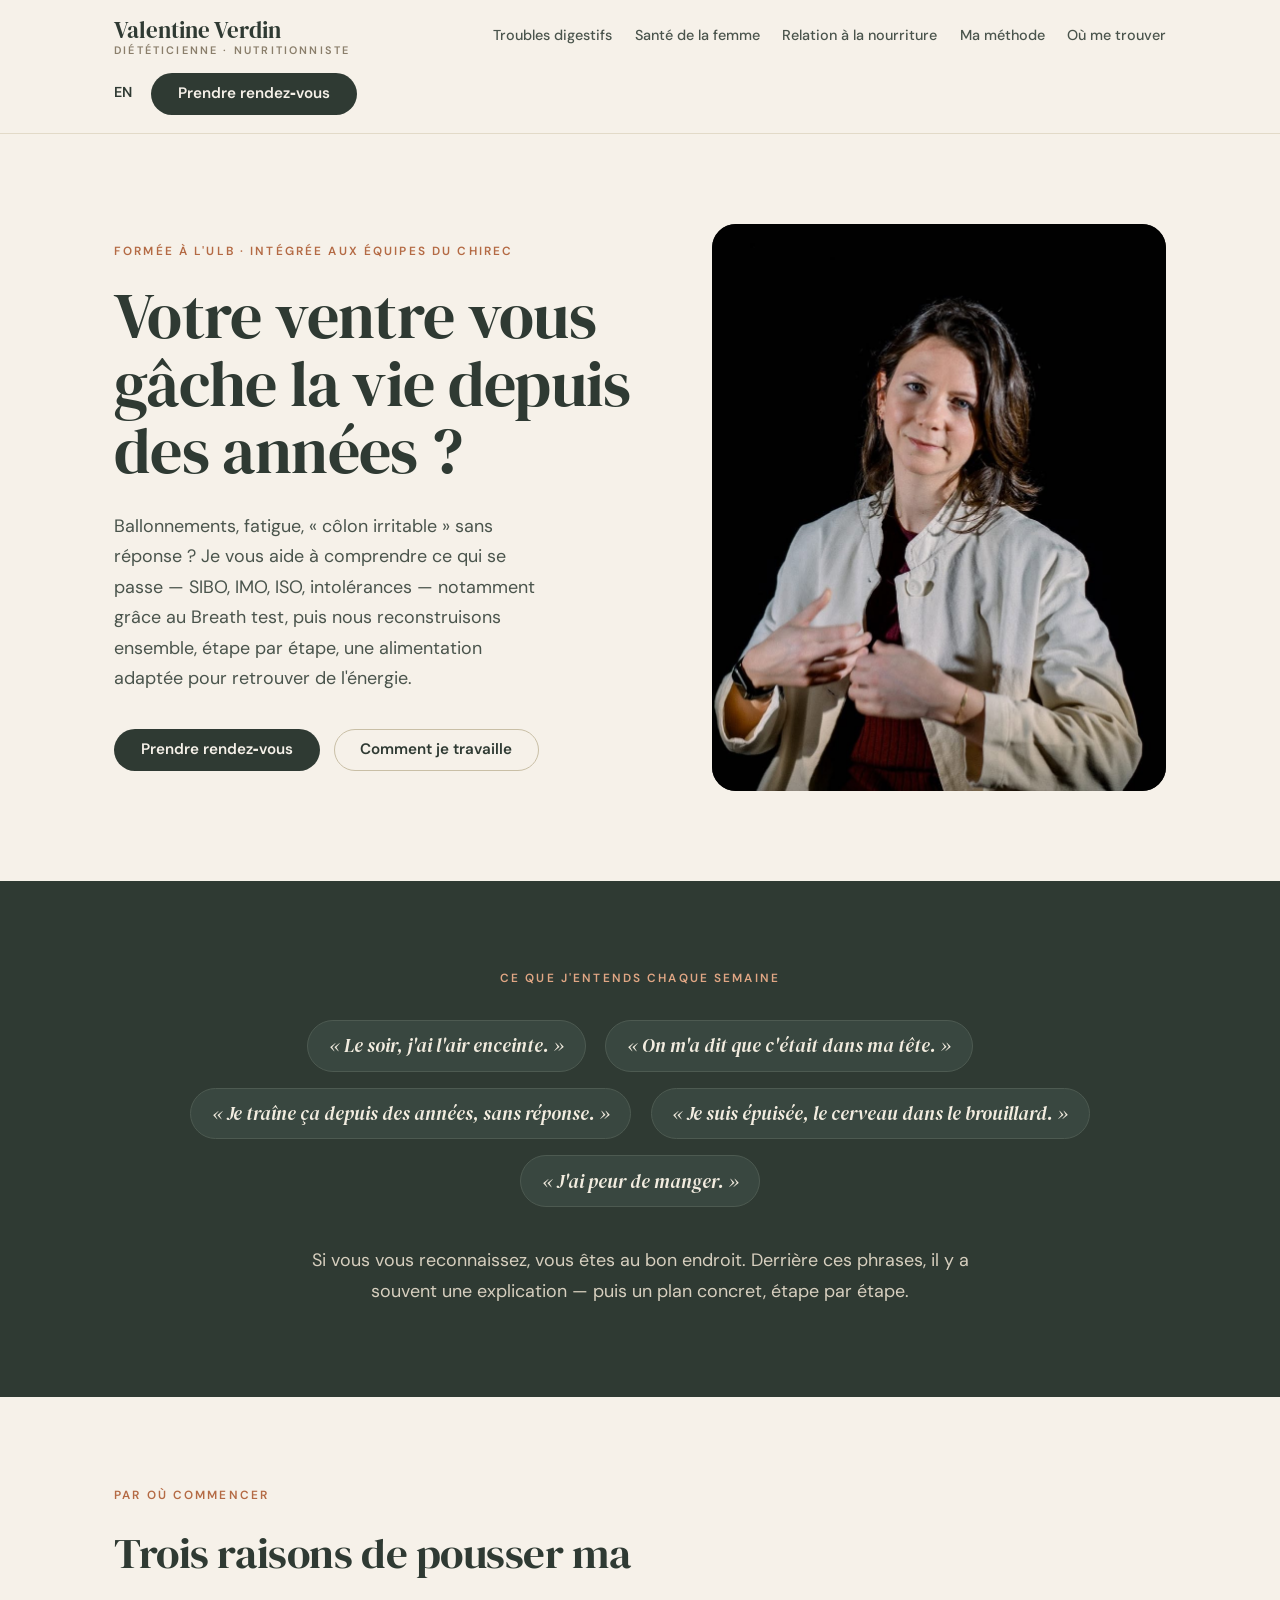
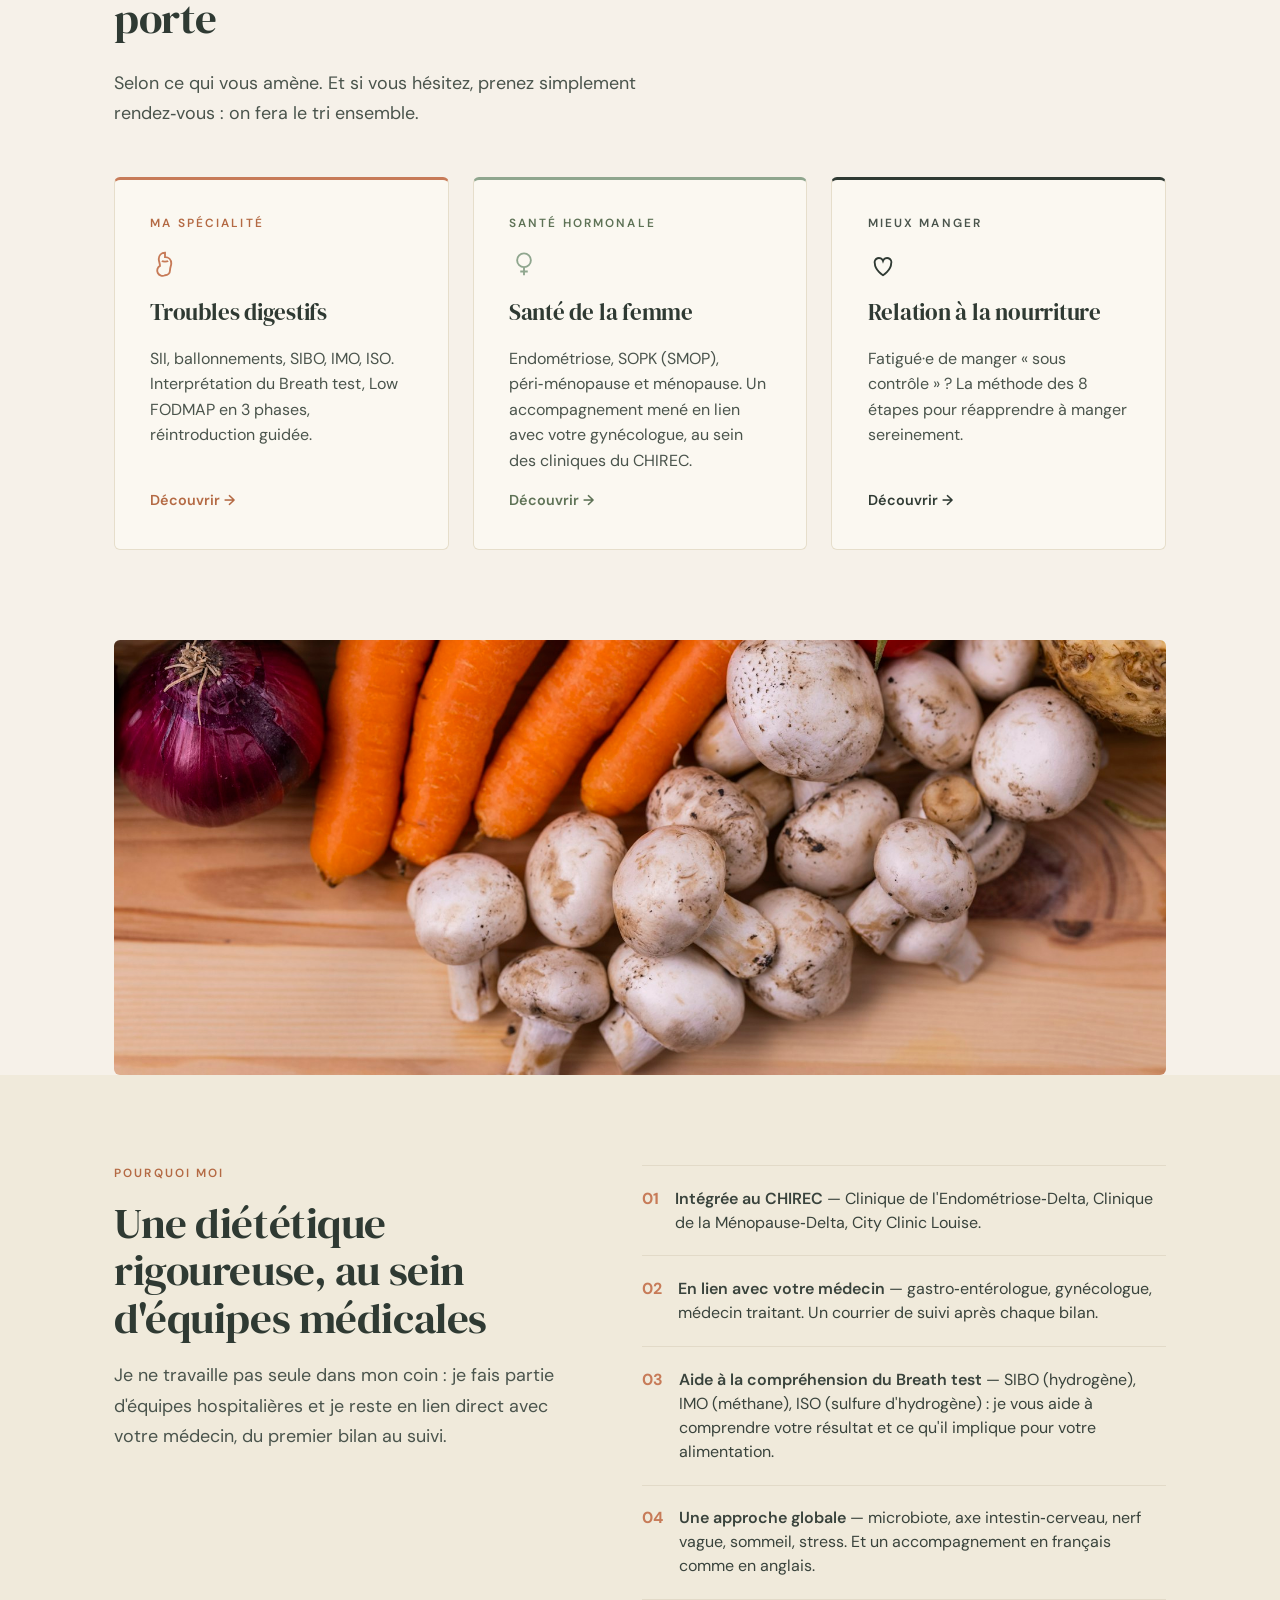
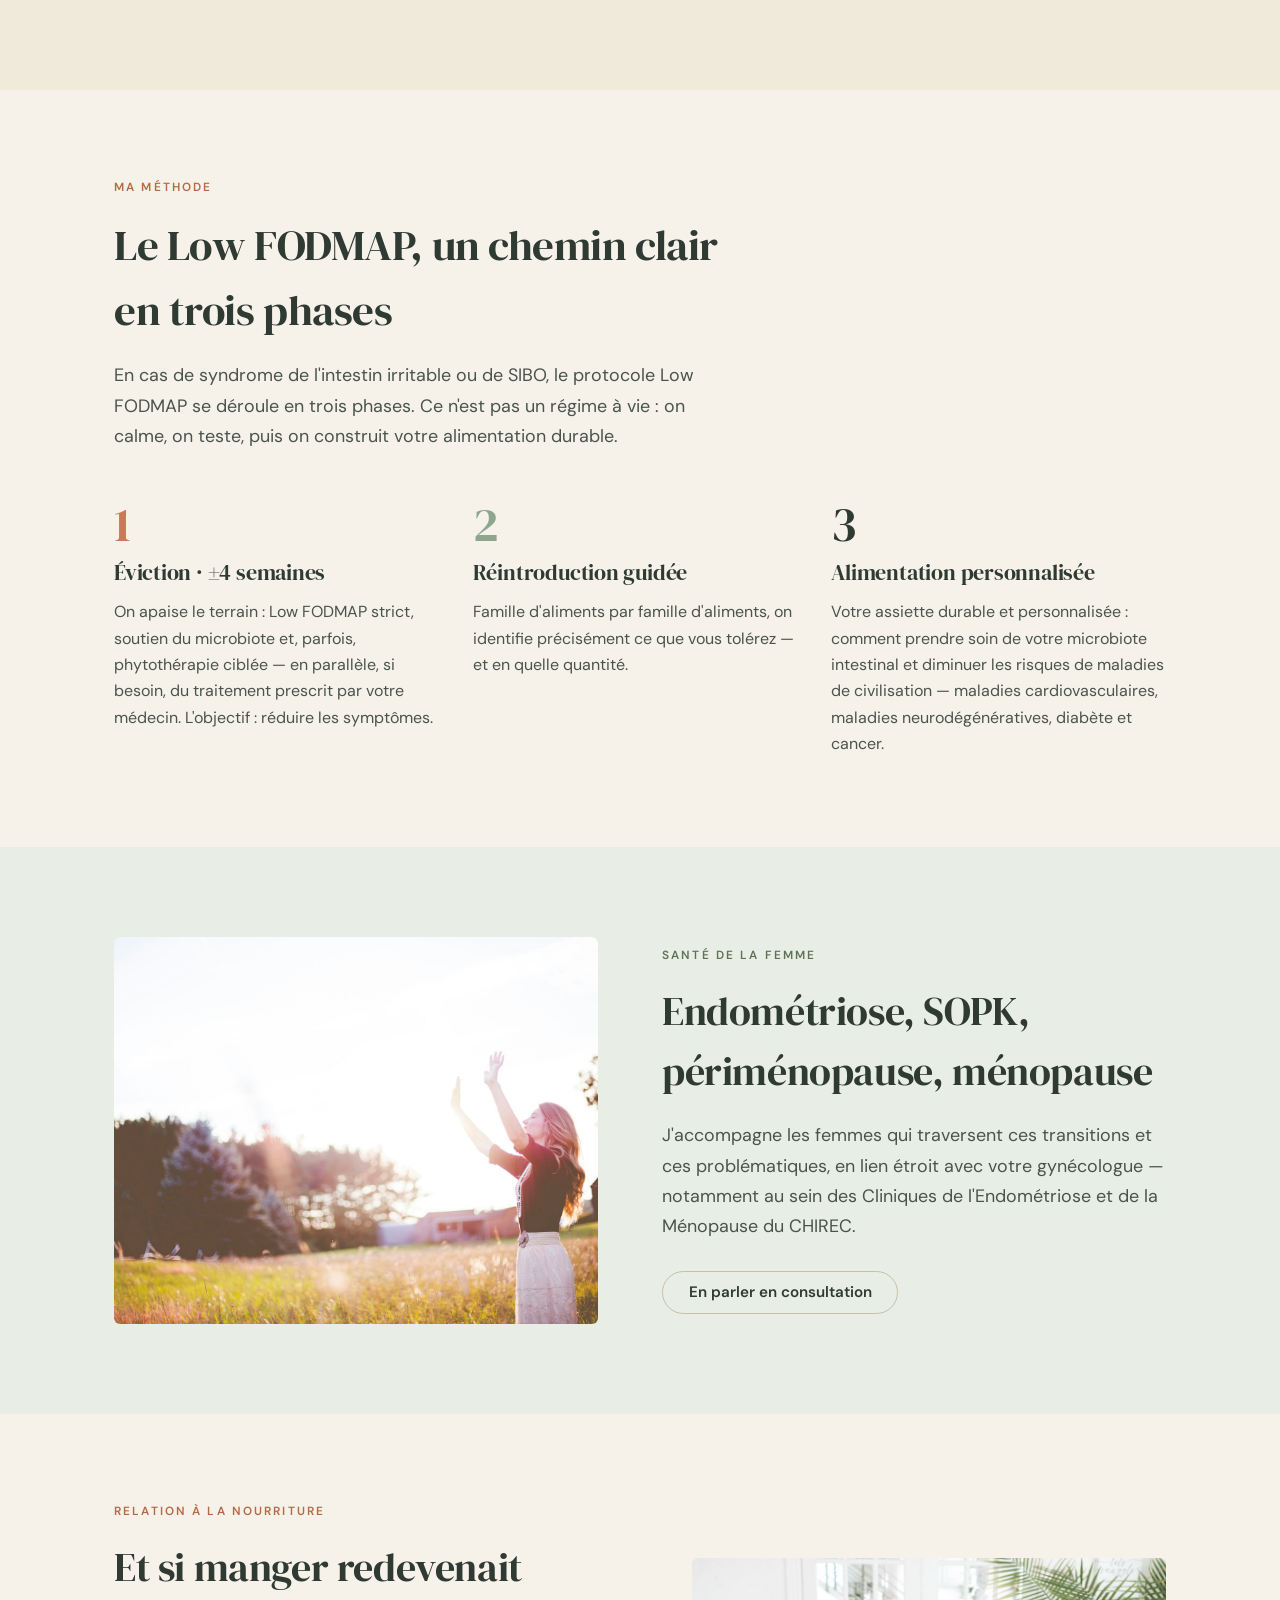
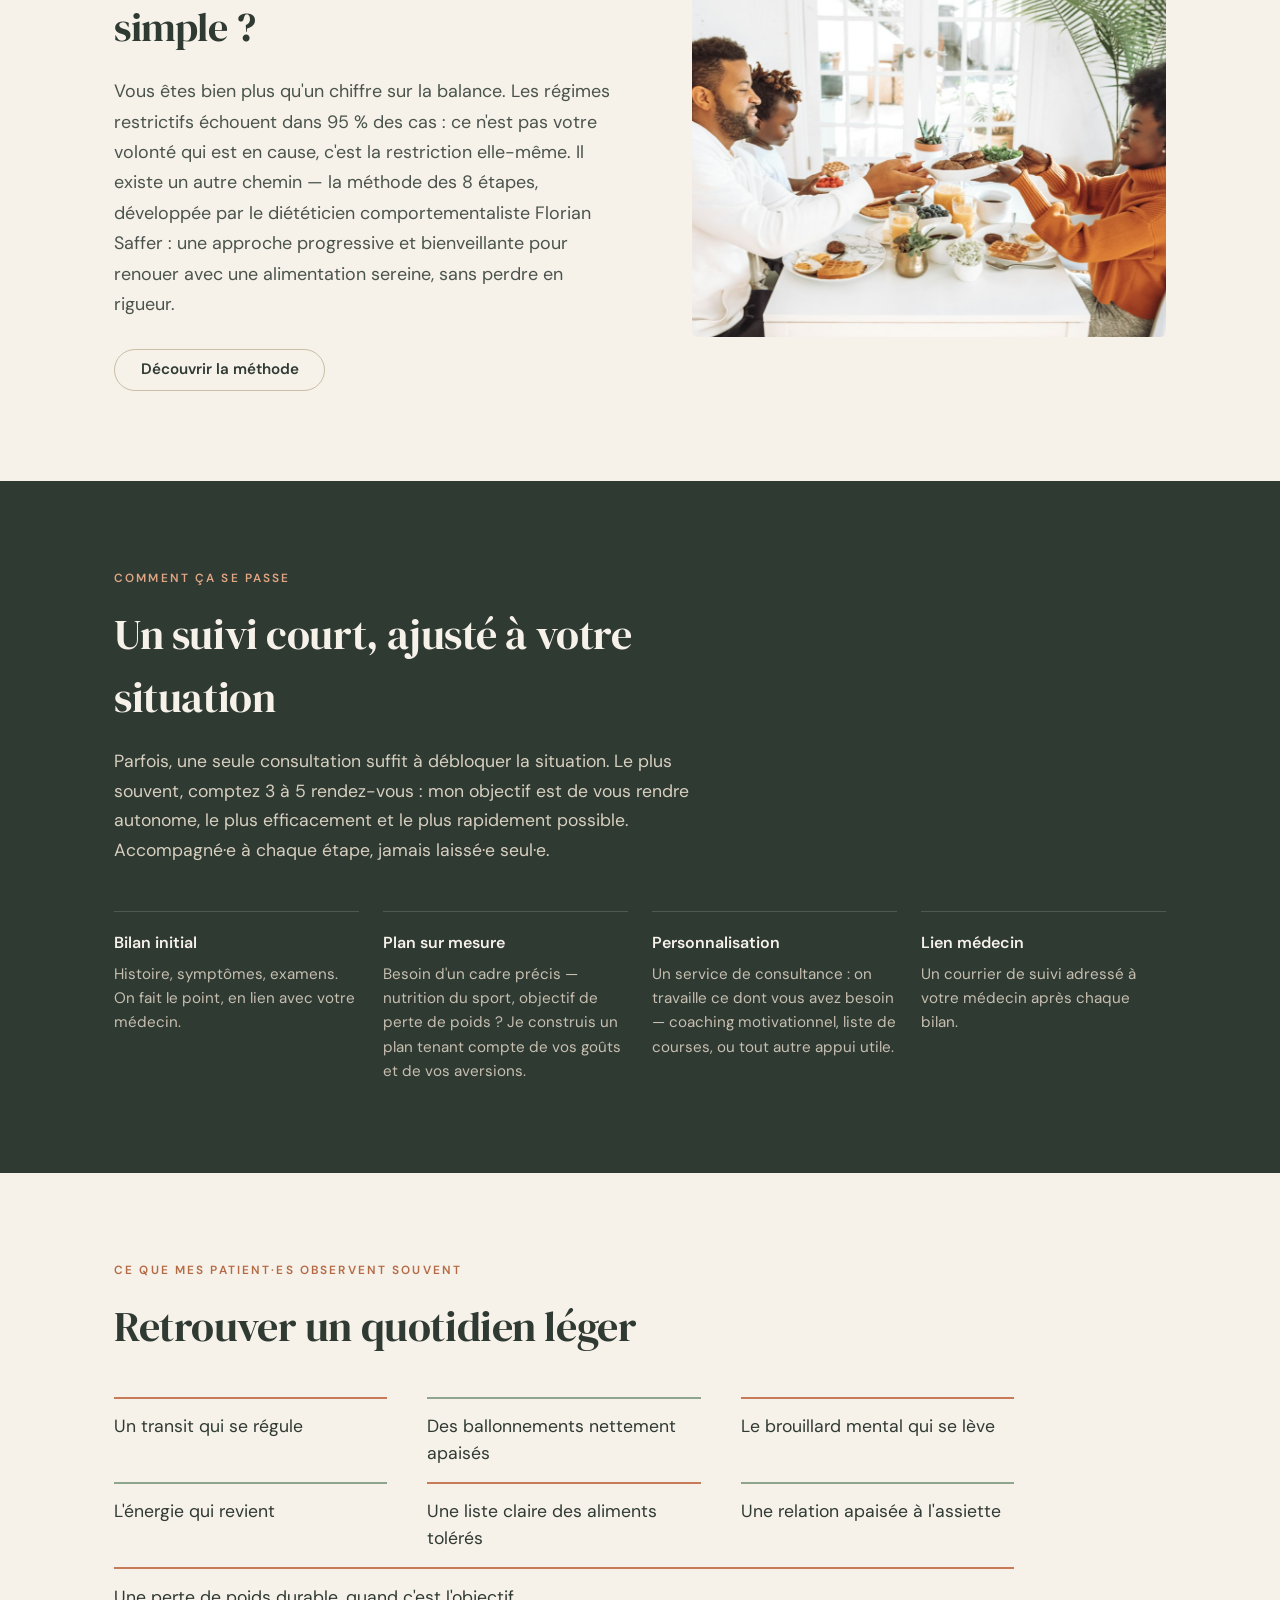
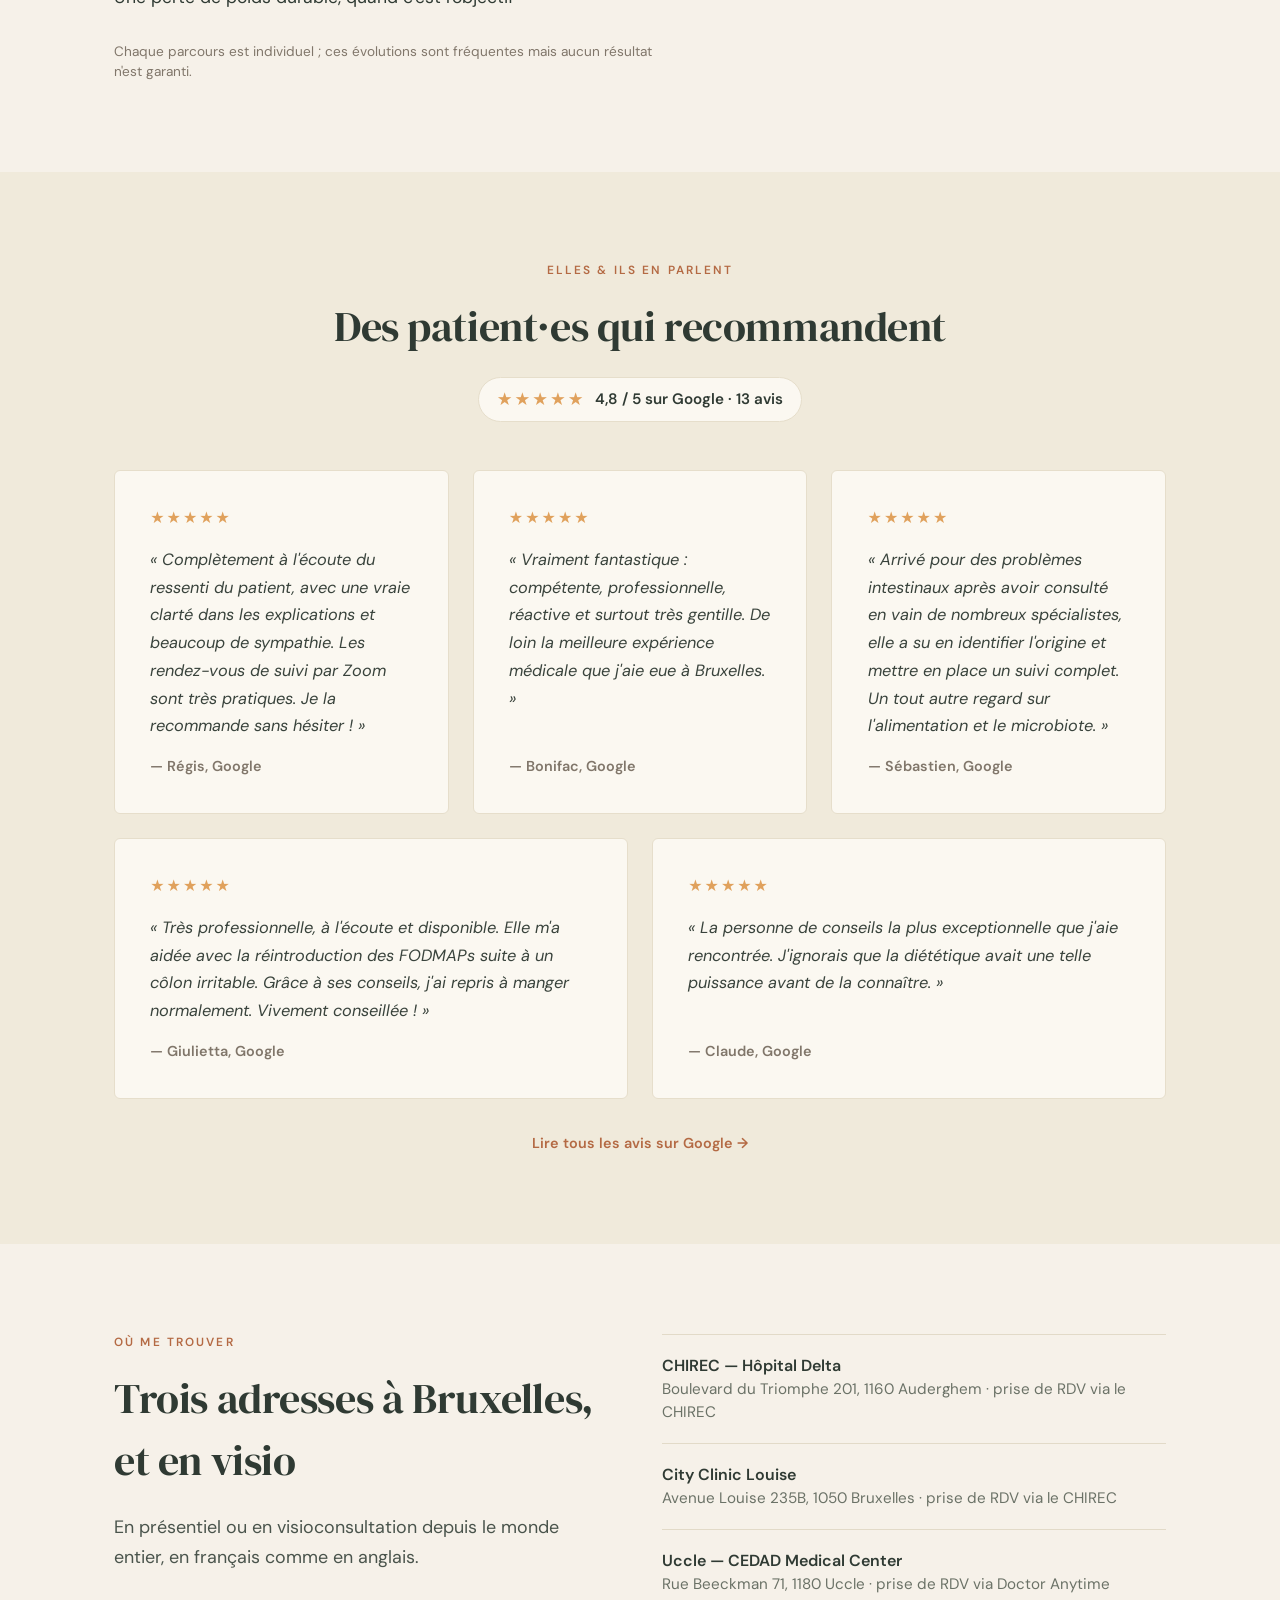
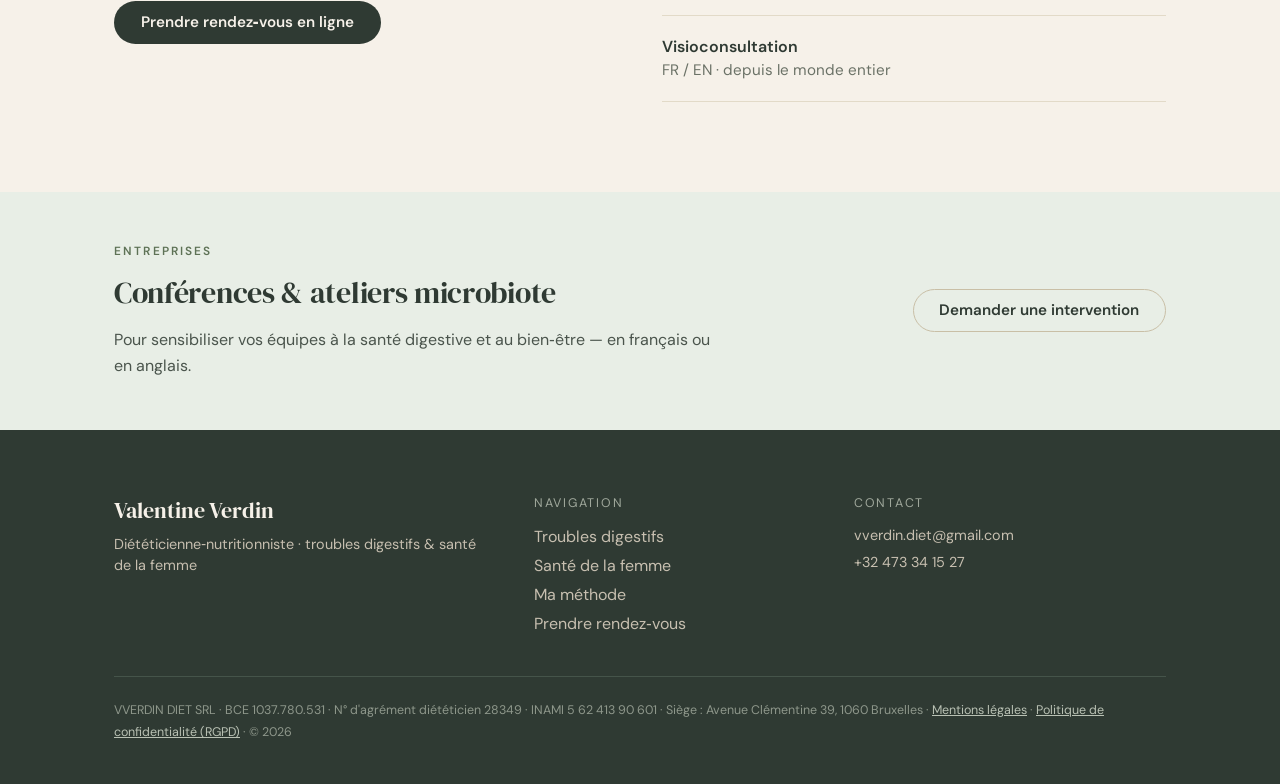
==== index.html @ 9452c3af "Remet les photos d'origine, choisies sur la charte graphique Les photos retenues dans la session « I" ====
<!DOCTYPE html>
<html lang="fr"><head>
<meta charset="utf-8">
<meta name="viewport" content="width=device-width, initial-scale=1">

<!-- Preuve de propriete pour Google Search Console. Ne pas supprimer. -->
<meta name="google-site-verification" content="-qYfiARzBFkKJcZ8qMPVP8jeQ5ZWIDomPf85fG_NuDw" />
<title>Diététicienne-nutritionniste à Bruxelles — Valentine Verdin</title>
<meta name="description" content="Valentine Verdin, diététicienne-nutritionniste à Bruxelles. Troubles digestifs (SII, SIBO, IMO, ISO), santé de la femme et relation à la nourriture.">
<link rel="canonical" href="https://www.valentineverdin.be/">
<link rel="alternate" hreflang="fr-BE" href="https://www.valentineverdin.be/">
<link rel="alternate" hreflang="fr" href="https://www.valentineverdin.be/">
<link rel="alternate" hreflang="en" href="https://www.valentineverdin.be/en/">
<link rel="alternate" hreflang="x-default" href="https://www.valentineverdin.be/">

<!-- Aperçu lors du partage du lien (WhatsApp, LinkedIn, Facebook, iMessage…) -->
<meta property="og:type" content="website">
<meta property="og:locale" content="fr_BE">
<meta property="og:locale:alternate" content="en_GB">
<meta property="og:site_name" content="Valentine Verdin">
<meta property="og:url" content="https://www.valentineverdin.be/">
<meta property="og:title" content="Diététicienne-nutritionniste à Bruxelles — Valentine Verdin">
<meta property="og:description" content="Valentine Verdin, diététicienne-nutritionniste à Bruxelles. Troubles digestifs (SII, SIBO, IMO, ISO), santé de la femme et relation à la nourriture.">
<meta property="og:image" content="https://www.valentineverdin.be/assets/og-valentine-verdin.jpg">
<meta property="og:image:width" content="1200">
<meta property="og:image:height" content="630">
<meta property="og:image:alt" content="Valentine Verdin, diététicienne-nutritionniste à Bruxelles">
<meta name="twitter:card" content="summary_large_image">

<link rel="preconnect" href="https://fonts.googleapis.com">
<link rel="preconnect" href="https://fonts.gstatic.com" crossorigin>
<link rel="icon" href="favicon.svg" type="image/svg+xml">
<link rel="stylesheet" href="https://fonts.googleapis.com/css2?family=DM+Sans:wght@400;500;600;700&family=DM+Serif+Display:ital@0;1&display=swap">
<link rel="stylesheet" href="styles.css">

<!-- Données structurées : décrivent à Google qui tu es, où tu consultes et dans quels domaines. -->
<script type="application/ld+json">
{
  "@context": "https://schema.org",
  "@graph": [
    {
      "@type": "WebSite",
      "@id": "https://www.valentineverdin.be/#website",
      "url": "https://www.valentineverdin.be/",
      "name": "Valentine Verdin — Diététicienne-nutritionniste",
      "inLanguage": "fr-BE",
      "publisher": { "@id": "https://www.valentineverdin.be/#cabinet" }
    },
    {
      "@type": "WebPage",
      "@id": "https://www.valentineverdin.be/#page",
      "url": "https://www.valentineverdin.be/",
      "name": "Diététicienne-nutritionniste à Bruxelles — Valentine Verdin",
      "description": "Valentine Verdin, diététicienne-nutritionniste à Bruxelles. Troubles digestifs (SII, SIBO, IMO, ISO), santé de la femme et relation à la nourriture.",
      "isPartOf": { "@id": "https://www.valentineverdin.be/#website" },
      "about": { "@id": "https://www.valentineverdin.be/#valentine" },
      "primaryImageOfPage": "https://www.valentineverdin.be/assets/og-valentine-verdin.jpg",
      "inLanguage": "fr-BE"
    },
    {
      "@type": "Person",
      "@id": "https://www.valentineverdin.be/#valentine",
      "name": "Valentine Verdin",
      "givenName": "Valentine",
      "familyName": "Verdin",
      "jobTitle": "Diététicienne-nutritionniste",
      "url": "https://www.valentineverdin.be/",
      "image": "https://www.valentineverdin.be/assets/valentine.jpg",
      "telephone": "+32473341527",
      "email": "vverdin.diet@gmail.com",
      "knowsLanguage": ["fr", "en"],
      "alumniOf": { "@type": "CollegeOrUniversity", "name": "Université libre de Bruxelles" },
      "knowsAbout": [
        "Syndrome de l'intestin irritable",
        "SIBO",
        "IMO",
        "ISO",
        "Régime pauvre en FODMAP",
        "Endométriose",
        "Syndrome des ovaires polykystiques",
        "Péri-ménopause et ménopause",
        "Relation à la nourriture"
      ],
      "worksFor": { "@id": "https://www.valentineverdin.be/#cabinet" }
    },
    {
      "@type": "Dietitian",
      "@id": "https://www.valentineverdin.be/#cabinet",
      "name": "Valentine Verdin — Diététicienne-nutritionniste",
      "legalName": "VVERDIN DIET SRL",
      "url": "https://www.valentineverdin.be/",
      "image": "https://www.valentineverdin.be/assets/og-valentine-verdin.jpg",
      "telephone": "+32473341527",
      "email": "vverdin.diet@gmail.com",
      "medicalSpecialty": "DietNutrition",
      "availableLanguage": ["fr", "en"],
      "founder": { "@id": "https://www.valentineverdin.be/#valentine" },
      "employee": { "@id": "https://www.valentineverdin.be/#valentine" },
      "identifier": [
        { "@type": "PropertyValue", "name": "Numéro d'entreprise (BCE)", "value": "1037.780.531" },
        { "@type": "PropertyValue", "name": "Agrément diététicien", "value": "28349" },
        { "@type": "PropertyValue", "name": "INAMI", "value": "5 62 413 90 601" }
      ],
      "address": {
        "@type": "PostalAddress",
        "streetAddress": "Avenue Clémentine 39",
        "postalCode": "1060",
        "addressLocality": "Bruxelles",
        "addressCountry": "BE"
      },
      "areaServed": { "@type": "City", "name": "Bruxelles" },
      "location": [
        {
          "@type": "Place",
          "name": "CHIREC — Hôpital Delta",
          "address": { "@type": "PostalAddress", "streetAddress": "Boulevard du Triomphe 201", "postalCode": "1160", "addressLocality": "Auderghem", "addressCountry": "BE" }
        },
        {
          "@type": "Place",
          "name": "City Clinic Louise",
          "address": { "@type": "PostalAddress", "streetAddress": "Avenue Louise 235B", "postalCode": "1050", "addressLocality": "Bruxelles", "addressCountry": "BE" }
        },
        {
          "@type": "Place",
          "name": "CEDAD Medical Center",
          "address": { "@type": "PostalAddress", "streetAddress": "Rue Beeckman 71", "postalCode": "1180", "addressLocality": "Uccle", "addressCountry": "BE" }
        }
      ]
    }
  ]
}
</script>
</head>
<body>

<!-- ============ HEADER ============ -->
<header style="width:100%;background:#F6F1E9;border-bottom:1px solid #E2DAC8">
  <div class="wrap" style="display:flex;flex-wrap:wrap;align-items:center;gap:1rem 2rem;padding-top:1.1rem;padding-bottom:1.1rem">
    <a href="#" style="display:flex;flex-direction:column;line-height:1.05;margin-right:auto">
      <span style="font-family:'DM Serif Display',Georgia,serif;font-size:1.45rem">Valentine Verdin</span>
      <span style="font-size:.68rem;letter-spacing:.2em;text-transform:uppercase;color:#8A7E6B;font-weight:600;margin-top:.2rem">Diététicienne · Nutritionniste</span>
    </a>
    <nav aria-label="Navigation principale" style="display:flex;flex-wrap:wrap;gap:1.4rem;align-items:center">
      <a class="navlink" href="#digestif">Troubles digestifs</a>
      <a class="navlink" href="#femme">Santé de la femme</a>
      <a class="navlink" href="#nourriture">Relation à la nourriture</a>
      <a class="navlink" href="#methode">Ma méthode</a>
      <a class="navlink" href="#contact">Où me trouver</a>
    </nav>
    <div style="display:flex;align-items:center;gap:1.2rem">
      <a href="en/" hreflang="en" lang="en" aria-label="View this site in English" class="navlink" style="font-weight:600;color:#2F3A33">EN</a>
      <a href="#rdv" class="btn btn-primary">Prendre rendez‑vous</a>
    </div>
  </div>
</header>

<!-- ============ HERO ============ -->
<section style="width:100%;background:#F6F1E9">
  <div class="wrap sct" style="display:flex;flex-wrap:wrap;gap:clamp(2rem,5vw,4.5rem);align-items:center">
    <div style="flex:1 1 440px;min-width:0">
      <p class="eyebrow" style="margin-bottom:1.3rem">Formée à l'ULB · Intégrée aux équipes du CHIREC</p>
      <h1 style="margin:0;font-size:clamp(2.3rem,5vw,4rem);line-height:1.06">Votre ventre vous gâche la vie depuis des années ?</h1>
      <p class="lede" style="margin-top:1.6rem;max-width:36ch">Ballonnements, fatigue, « côlon irritable » sans réponse ? Je vous aide à comprendre ce qui se passe — SIBO, IMO, ISO, intolérances — notamment grâce au Breath test, puis nous reconstruisons ensemble, étape par étape, une alimentation adaptée pour retrouver de l'énergie.</p>
      <div style="margin-top:2.2rem;display:flex;flex-wrap:wrap;gap:.9rem">
        <a href="#rdv" class="btn btn-primary">Prendre rendez‑vous</a>
        <a href="#methode" class="btn btn-ghost">Comment je travaille</a>
      </div>
    </div>
    <div style="flex:1 1 360px;min-width:0">
      <img src="assets/valentine.jpg" alt="Valentine Verdin, diététicienne-nutritionniste" style="width:100%;aspect-ratio:4/5;object-fit:cover;object-position:center top;border-radius:24px;display:block;background:#1A1A1A">
    </div>
  </div>
</section>

<!-- ============ MOTS À IMPACT ============ -->
<section style="width:100%;background:#2F3A33;color:#F2ECDF">
  <div class="wrap sct">
    <p class="eyebrow" style="color:#E0A684;text-align:center;margin-bottom:2rem">Ce que j'entends chaque semaine</p>
    <div style="display:flex;flex-wrap:wrap;gap:1rem 1.2rem;justify-content:center;max-width:960px;margin:0 auto">
      <span class="chip">« Le soir, j'ai l'air enceinte. »</span>
      <span class="chip">« On m'a dit que c'était dans ma tête. »</span>
      <span class="chip">« Je traîne ça depuis des années, sans réponse. »</span>
      <span class="chip">« Je suis épuisée, le cerveau dans le brouillard. »</span>
      <span class="chip">« J'ai peur de manger. »</span>
    </div>
    <p style="text-align:center;max-width:60ch;margin:2.4rem auto 0;font-size:1.12rem;line-height:1.75;color:#D7CFBF">Si vous vous reconnaissez, vous êtes au bon endroit. Derrière ces phrases, il y a souvent une explication — puis un plan concret, étape par étape.</p>
  </div>
</section>

<!-- ============ TROIS PORTES ============ -->
<section id="digestif" style="width:100%;background:#F6F1E9">
  <div class="wrap sct">
    <div style="max-width:620px">
      <p class="eyebrow" style="margin-bottom:1rem">Par où commencer</p>
      <h2 style="margin:0;font-size:clamp(1.9rem,3.4vw,2.7rem)">Trois raisons de pousser ma porte</h2>
      <p class="lede" style="margin-top:1.1rem">Selon ce qui vous amène. Et si vous hésitez, prenez simplement rendez‑vous : on fera le tri ensemble.</p>
    </div>
    <div style="margin-top:3rem;display:flex;flex-wrap:wrap;gap:1.5rem">
      <article class="card" style="flex:1 1 300px;min-width:0;border-top:3px solid #C77B58">
        <span class="eyebrow">Ma spécialité</span>
        <svg width="30" height="30" viewBox="0 0 24 24" fill="none" stroke="#C77B58" stroke-width="1.5" aria-hidden="true"><path d="M12 3c-3 0-5 2.2-5 5 0 2 1 3.2 1 5.5A4 4 0 0 0 12 21a4 4 0 0 0 4-4c0-2.3 1-3.5 1-5.5 0-2.8-2-5-5-5z"></path><path d="M9.5 9.5c.8.8 4.2.8 5 0"></path></svg>
        <h3 style="margin:0;font-size:1.45rem">Troubles digestifs</h3>
        <p style="color:#4A544C;line-height:1.6">SII, ballonnements, SIBO, IMO, ISO. Interprétation du Breath test, Low FODMAP en 3 phases, réintroduction guidée.</p>
        <a href="#methode" class="navlink" style="margin-top:auto;color:#B46A44;font-weight:600">Découvrir&nbsp;→</a>
      </article>
      <article class="card" style="flex:1 1 300px;min-width:0;border-top:3px solid #8FA68E">
        <span class="eyebrow" style="color:#5E7256">Santé hormonale</span>
        <svg width="30" height="30" viewBox="0 0 24 24" fill="none" stroke="#8FA68E" stroke-width="1.5" aria-hidden="true"><circle cx="12" cy="9" r="5.5"></circle><path d="M12 14.5V21M9 18h6"></path></svg>
        <h3 style="margin:0;font-size:1.45rem">Santé de la femme</h3>
        <p style="color:#4A544C;line-height:1.6">Endométriose, SOPK (SMOP), péri‑ménopause et ménopause. Un accompagnement mené en lien avec votre gynécologue, au sein des cliniques du CHIREC.</p>
        <a href="#femme" class="navlink" style="margin-top:auto;color:#5E7256;font-weight:600">Découvrir&nbsp;→</a>
      </article>
      <article class="card" style="flex:1 1 300px;min-width:0;border-top:3px solid #2F3A33">
        <span class="eyebrow" style="color:#4A544C">Mieux manger</span>
        <svg width="30" height="30" viewBox="0 0 24 24" fill="none" stroke="#2F3A33" stroke-width="1.5" aria-hidden="true"><path d="M12 21s-6.5-4.3-6.5-9.2A3.3 3.3 0 0 1 12 9.5a3.3 3.3 0 0 1 6.5 2.3C18.5 16.7 12 21 12 21z"></path></svg>
        <h3 style="margin:0;font-size:1.45rem">Relation à la nourriture</h3>
        <p style="color:#4A544C;line-height:1.6">Fatigué·e de manger « sous contrôle » ? La méthode des 8 étapes pour réapprendre à manger sereinement.</p>
        <a href="#nourriture" class="navlink" style="margin-top:auto;color:#2F3A33;font-weight:600">Découvrir&nbsp;→</a>
      </article>
    </div>
  </div>
</section>

<!-- ============ IMAGE ÉDITORIALE ============ -->
<section style="width:100%;background:#F6F1E9">
  <div class="wrap">
    <img src="assets/cuisine-aliments-frais.jpg"
           alt="Carottes, champignons et oignon rouge posés sur un plan de travail en bois clair"
           loading="lazy" decoding="async" width="1800" height="1201"
           style="width:100%;height:clamp(240px,34vw,460px);object-fit:cover;object-position:center;border-radius:6px;display:block;background:#E8EEE6">
  </div>
</section>

<!-- ============ POURQUOI / DISTINCTION ============ -->
<section style="width:100%;background:#F0EADB">
  <div class="wrap sct" style="display:flex;flex-wrap:wrap;gap:clamp(2rem,5vw,4rem)">
    <div style="flex:1 1 320px;min-width:0">
      <p class="eyebrow" style="margin-bottom:1rem">Pourquoi moi</p>
      <h2 style="margin:0;font-size:clamp(1.9rem,3.4vw,2.7rem);line-height:1.1">Une diététique rigoureuse, au sein d'équipes médicales</h2>
      <p class="lede" style="margin-top:1.2rem">Je ne travaille pas seule dans mon coin : je fais partie d'équipes hospitalières et je reste en lien direct avec votre médecin, du premier bilan au suivi.</p>
    </div>
    <div style="flex:1 1 380px;min-width:0;display:flex;flex-direction:column">
      <hr class="rule">
      <div style="padding:1.3rem 0;display:flex;gap:1rem"><span style="color:#C77B58;font-weight:700">01</span><p style="color:#39433C"><strong style="font-weight:600">Intégrée au CHIREC</strong> — Clinique de l'Endométriose‑Delta, Clinique de la Ménopause‑Delta, City Clinic Louise.</p></div>
      <hr class="rule">
      <div style="padding:1.3rem 0;display:flex;gap:1rem"><span style="color:#C77B58;font-weight:700">02</span><p style="color:#39433C"><strong style="font-weight:600">En lien avec votre médecin</strong> — gastro‑entérologue, gynécologue, médecin traitant. Un courrier de suivi après chaque bilan.</p></div>
      <hr class="rule">
      <div style="padding:1.3rem 0;display:flex;gap:1rem"><span style="color:#C77B58;font-weight:700">03</span><p style="color:#39433C"><strong style="font-weight:600">Aide à la compréhension du Breath test</strong> — SIBO (hydrogène), IMO (méthane), ISO (sulfure d'hydrogène) : je vous aide à comprendre votre résultat et ce qu'il implique pour votre alimentation.</p></div>
      <hr class="rule">
      <div style="padding:1.3rem 0;display:flex;gap:1rem"><span style="color:#C77B58;font-weight:700">04</span><p style="color:#39433C"><strong style="font-weight:600">Une approche globale</strong> — microbiote, axe intestin‑cerveau, nerf vague, sommeil, stress. Et un accompagnement en français comme en anglais.</p></div>
      <hr class="rule">
    </div>
  </div>
</section>

<!-- ============ MÉTHODE 3 PHASES ============ -->
<section id="methode" style="width:100%;background:#F6F1E9">
  <div class="wrap sct">
    <div style="max-width:620px">
      <p class="eyebrow" style="margin-bottom:1rem">Ma méthode</p>
      <h2 style="margin:0;font-size:clamp(1.9rem,3.4vw,2.7rem)">Le Low FODMAP, un chemin clair en trois phases</h2>
      <p class="lede" style="margin-top:1.1rem">En cas de syndrome de l'intestin irritable ou de SIBO, le protocole Low FODMAP se déroule en trois phases. Ce n'est pas un régime à vie : on calme, on teste, puis on construit votre alimentation durable.</p>
    </div>
    <div style="margin-top:3rem;display:flex;flex-wrap:wrap;gap:1.5rem">
      <div style="flex:1 1 280px;min-width:0">
        <div style="font-family:'DM Serif Display',Georgia,serif;font-size:3rem;color:#C77B58;line-height:1">1</div>
        <h3 style="margin:.6rem 0 .6rem;font-size:1.35rem">Éviction · ±4 semaines</h3>
        <p style="color:#4A544C;line-height:1.65">On apaise le terrain : Low FODMAP strict, soutien du microbiote et, parfois, phytothérapie ciblée — en parallèle, si besoin, du traitement prescrit par votre médecin. L'objectif : réduire les symptômes.</p>
      </div>
      <div style="flex:1 1 280px;min-width:0">
        <div style="font-family:'DM Serif Display',Georgia,serif;font-size:3rem;color:#8FA68E;line-height:1">2</div>
        <h3 style="margin:.6rem 0 .6rem;font-size:1.35rem">Réintroduction guidée</h3>
        <p style="color:#4A544C;line-height:1.65">Famille d'aliments par famille d'aliments, on identifie précisément ce que vous tolérez — et en quelle quantité.</p>
      </div>
      <div style="flex:1 1 280px;min-width:0">
        <div style="font-family:'DM Serif Display',Georgia,serif;font-size:3rem;color:#2F3A33;line-height:1">3</div>
        <h3 style="margin:.6rem 0 .6rem;font-size:1.35rem">Alimentation personnalisée</h3>
        <p style="color:#4A544C;line-height:1.65">Votre assiette durable et personnalisée : comment prendre soin de votre microbiote intestinal et diminuer les risques de maladies de civilisation — maladies cardiovasculaires, maladies neurodégénératives, diabète et cancer.</p>
      </div>
    </div>
  </div>
</section>

<!-- ============ SANTÉ DE LA FEMME ============ -->
<section id="femme" style="width:100%;background:#E8EEE6">
  <div class="wrap sct" style="display:flex;flex-wrap:wrap;gap:clamp(2rem,5vw,4rem);align-items:center">
    <div style="flex:1 1 340px;min-width:0">
      <img src="assets/femme-nature.jpg"
             alt="Une femme bras levés dans une prairie, dans une lumière vaporeuse"
             loading="lazy" decoding="async" width="1600" height="1068"
             style="width:100%;height:auto;aspect-ratio:5/4;object-fit:cover;object-position:center;border-radius:6px;display:block;background:#DCE7D8">
    </div>
    <div style="flex:1 1 360px;min-width:0">
      <p class="eyebrow" style="color:#5E7256;margin-bottom:1rem">Santé de la femme</p>
      <h2 style="margin:0;font-size:clamp(1.8rem,3.2vw,2.5rem)">Endométriose, SOPK, périménopause, ménopause</h2>
      <p class="lede" style="margin-top:1.2rem">J'accompagne les femmes qui traversent ces transitions et ces problématiques, en lien étroit avec votre gynécologue — notamment au sein des Cliniques de l'Endométriose et de la Ménopause du CHIREC.</p>
      <a href="#rdv" class="btn btn-ghost" style="margin-top:1.8rem">En parler en consultation</a>
    </div>
  </div>
</section>

<!-- ============ RELATION À LA NOURRITURE ============ -->
<section id="nourriture" style="width:100%;background:#F6F1E9">
  <div class="wrap sct" style="display:flex;flex-wrap:wrap;gap:clamp(2rem,5vw,4rem);align-items:center">
    <div style="flex:1 1 360px;min-width:0">
      <p class="eyebrow" style="margin-bottom:1rem">Relation à la nourriture</p>
      <h2 style="margin:0;font-size:clamp(1.8rem,3.2vw,2.5rem)">Et si manger redevenait simple ?</h2>
      <p class="lede" style="margin-top:1.2rem">Vous êtes bien plus qu'un chiffre sur la balance. Les régimes restrictifs échouent dans 95 % des cas : ce n'est pas votre volonté qui est en cause, c'est la restriction elle-même. Il existe un autre chemin — la méthode des 8 étapes, développée par le diététicien comportementaliste Florian Saffer : une approche progressive et bienveillante pour renouer avec une alimentation sereine, sans perdre en rigueur.</p>
      <a href="#rdv" class="btn btn-ghost" style="margin-top:1.8rem">Découvrir la méthode</a>
    </div>
    <div style="flex:1 1 320px;min-width:0">
      <img src="assets/repas-apaise.jpg"
             alt="Un repas partagé autour d'une table, dans une pièce très lumineuse"
             loading="lazy" decoding="async" width="1200" height="800"
             style="width:100%;height:auto;aspect-ratio:5/4;object-fit:cover;object-position:center;border-radius:6px;display:block;background:#E8EEE6">
    </div>
  </div>
</section>

<!-- ============ DÉROULÉ DU SUIVI ============ -->
<section style="width:100%;background:#2F3A33;color:#F2ECDF">
  <div class="wrap sct">
    <div style="max-width:620px">
      <p class="eyebrow" style="color:#E0A684;margin-bottom:1rem">Comment ça se passe</p>
      <h2 style="margin:0;font-size:clamp(1.9rem,3.4vw,2.6rem);color:#F6F1E9">Un suivi court, ajusté à votre situation</h2>
      <p style="margin-top:1.1rem;font-size:1.1rem;line-height:1.7;color:#D7CFBF">Parfois, une seule consultation suffit à débloquer la situation. Le plus souvent, comptez 3 à 5 rendez-vous : mon objectif est de vous rendre autonome, le plus efficacement et le plus rapidement possible. Accompagné·e à chaque étape, jamais laissé·e seul·e.</p>
    </div>
    <div style="margin-top:2.8rem;display:flex;flex-wrap:wrap;gap:1.5rem">
      <div style="flex:1 1 220px;min-width:0;border-top:1px solid #4D5A51;padding-top:1.2rem"><p style="color:#F6F1E9;font-weight:600;margin-bottom:.4rem">Bilan initial</p><p style="color:#C7BFB0;line-height:1.6;font-size:.95rem">Histoire, symptômes, examens. On fait le point, en lien avec votre médecin.</p></div>
      <div style="flex:1 1 220px;min-width:0;border-top:1px solid #4D5A51;padding-top:1.2rem"><p style="color:#F6F1E9;font-weight:600;margin-bottom:.4rem">Plan sur mesure</p><p style="color:#C7BFB0;line-height:1.6;font-size:.95rem">Besoin d'un cadre précis — nutrition du sport, objectif de perte de poids ? Je construis un plan tenant compte de vos goûts et de vos aversions.</p></div>
      <div style="flex:1 1 220px;min-width:0;border-top:1px solid #4D5A51;padding-top:1.2rem"><p style="color:#F6F1E9;font-weight:600;margin-bottom:.4rem">Personnalisation</p><p style="color:#C7BFB0;line-height:1.6;font-size:.95rem">Un service de consultance : on travaille ce dont vous avez besoin — coaching motivationnel, liste de courses, ou tout autre appui utile.</p></div>
      <div style="flex:1 1 220px;min-width:0;border-top:1px solid #4D5A51;padding-top:1.2rem"><p style="color:#F6F1E9;font-weight:600;margin-bottom:.4rem">Lien médecin</p><p style="color:#C7BFB0;line-height:1.6;font-size:.95rem">Un courrier de suivi adressé à votre médecin après chaque bilan.</p></div>
    </div>
  </div>
</section>

<!-- ============ RÉSULTATS ============ -->
<section style="width:100%;background:#F6F1E9">
  <div class="wrap sct">
    <div style="max-width:620px">
      <p class="eyebrow" style="margin-bottom:1rem">Ce que mes patient·es observent souvent</p>
      <h2 style="margin:0;font-size:clamp(1.9rem,3.4vw,2.6rem)">Retrouver un quotidien léger</h2>
    </div>
    <div style="margin-top:2.4rem;display:flex;flex-wrap:wrap;gap:1rem 2.5rem;max-width:900px">
      <p style="flex:1 1 240px;border-top:2px solid #C77B58;padding-top:.9rem;font-size:1.1rem">Un transit qui se régule</p>
      <p style="flex:1 1 240px;border-top:2px solid #8FA68E;padding-top:.9rem;font-size:1.1rem">Des ballonnements nettement apaisés</p>
      <p style="flex:1 1 240px;border-top:2px solid #C77B58;padding-top:.9rem;font-size:1.1rem">Le brouillard mental qui se lève</p>
      <p style="flex:1 1 240px;border-top:2px solid #8FA68E;padding-top:.9rem;font-size:1.1rem">L'énergie qui revient</p>
      <p style="flex:1 1 240px;border-top:2px solid #C77B58;padding-top:.9rem;font-size:1.1rem">Une liste claire des aliments tolérés</p>
      <p style="flex:1 1 240px;border-top:2px solid #8FA68E;padding-top:.9rem;font-size:1.1rem">Une relation apaisée à l'assiette</p>
      <p style="flex:1 1 240px;border-top:2px solid #C77B58;padding-top:.9rem;font-size:1.1rem">Une perte de poids durable, quand c'est l'objectif</p>
    </div>
    <p style="margin-top:2rem;font-size:.85rem;color:#80766A;max-width:60ch">Chaque parcours est individuel ; ces évolutions sont fréquentes mais aucun résultat n'est garanti.</p>
  </div>
</section>

<!-- ============ TÉMOIGNAGES ============ -->
<section style="width:100%;background:#F0EADB">
  <div class="wrap sct">
    <div style="text-align:center;max-width:620px;margin:0 auto">
      <p class="eyebrow" style="margin-bottom:1rem">Elles &amp; ils en parlent</p>
      <h2 style="margin:0;font-size:clamp(1.9rem,3.4vw,2.6rem)">Des patient·es qui recommandent</h2>
      <div style="margin-top:1.2rem;display:inline-flex;align-items:center;gap:.6rem;background:#FBF8F1;border:1px solid #E6DECB;border-radius:999px;padding:.5rem 1.1rem">
        <span aria-hidden="true" style="color:#E0A15C;font-size:1.1rem;letter-spacing:2px">★★★★★</span>
        <span style="font-weight:600;font-size:.95rem">4,8 / 5 sur Google · 13 avis</span>
      </div>
    </div>
    <div style="margin-top:3rem;display:flex;flex-wrap:wrap;gap:1.5rem">
      <figure class="card" style="flex:1 1 320px;min-width:0;margin:0">
        <span aria-hidden="true" style="color:#E0A15C;letter-spacing:2px">★★★★★</span>
        <blockquote style="margin:0;font-size:1.02rem;line-height:1.7;color:#39433C;font-style:italic">« Complètement à l'écoute du ressenti du patient, avec une vraie clarté dans les explications et beaucoup de sympathie. Les rendez-vous de suivi par Zoom sont très pratiques. Je la recommande sans hésiter ! »</blockquote>
        <figcaption style="color:#80766A;font-size:.9rem;font-weight:600;margin-top:auto">— Régis, Google</figcaption>
      </figure>
      <figure class="card" style="flex:1 1 320px;min-width:0;margin:0">
        <span aria-hidden="true" style="color:#E0A15C;letter-spacing:2px">★★★★★</span>
        <blockquote style="margin:0;font-size:1.02rem;line-height:1.7;color:#39433C;font-style:italic">« Vraiment fantastique : compétente, professionnelle, réactive et surtout très gentille. De loin la meilleure expérience médicale que j'aie eue à Bruxelles. »</blockquote>
        <figcaption style="color:#80766A;font-size:.9rem;font-weight:600;margin-top:auto">— Bonifac, Google</figcaption>
      </figure>
      <figure class="card" style="flex:1 1 320px;min-width:0;margin:0">
        <span aria-hidden="true" style="color:#E0A15C;letter-spacing:2px">★★★★★</span>
        <blockquote style="margin:0;font-size:1.02rem;line-height:1.7;color:#39433C;font-style:italic">« Arrivé pour des problèmes intestinaux après avoir consulté en vain de nombreux spécialistes, elle a su en identifier l'origine et mettre en place un suivi complet. Un tout autre regard sur l'alimentation et le microbiote. »</blockquote>
        <figcaption style="color:#80766A;font-size:.9rem;font-weight:600;margin-top:auto">— Sébastien, Google</figcaption>
      </figure>
      <figure class="card" style="flex:1 1 320px;min-width:0;margin:0">
        <span aria-hidden="true" style="color:#E0A15C;letter-spacing:2px">★★★★★</span>
        <blockquote style="margin:0;font-size:1.02rem;line-height:1.7;color:#39433C;font-style:italic">« Très professionnelle, à l'écoute et disponible. Elle m'a aidée avec la réintroduction des FODMAPs suite à un côlon irritable. Grâce à ses conseils, j'ai repris à manger normalement. Vivement conseillée ! »</blockquote>
        <figcaption style="color:#80766A;font-size:.9rem;font-weight:600;margin-top:auto">— Giulietta, Google</figcaption>
      </figure>
      <figure class="card" style="flex:1 1 320px;min-width:0;margin:0">
        <span aria-hidden="true" style="color:#E0A15C;letter-spacing:2px">★★★★★</span>
        <blockquote style="margin:0;font-size:1.02rem;line-height:1.7;color:#39433C;font-style:italic">« La personne de conseils la plus exceptionnelle que j'aie rencontrée. J'ignorais que la diététique avait une telle puissance avant de la connaître. »</blockquote>
        <figcaption style="color:#80766A;font-size:.9rem;font-weight:600;margin-top:auto">— Claude, Google</figcaption>
      </figure>
    </div>
    <p style="text-align:center;margin-top:2rem"><a href="#" class="navlink" style="color:#B46A44;font-weight:600">Lire tous les avis sur Google&nbsp;→</a></p>
  </div>
</section>

<!-- ============ OÙ ME TROUVER + RDV ============ -->
<section id="contact" style="width:100%;background:#F6F1E9">
  <div class="wrap sct" style="display:flex;flex-wrap:wrap;gap:clamp(2rem,5vw,4rem)">
    <div style="flex:1 1 340px;min-width:0" id="rdv">
      <p class="eyebrow" style="margin-bottom:1rem">Où me trouver</p>
      <h2 style="margin:0;font-size:clamp(1.9rem,3.4vw,2.6rem)">Trois adresses à Bruxelles, et en visio</h2>
      <p class="lede" style="margin-top:1.2rem">En présentiel ou en visioconsultation depuis le monde entier, en français comme en anglais.</p>
      <a href="https://www.doctoranytime.be/d/dieteticien/verdin-valentine" target="_blank" rel="noopener" class="btn btn-primary" style="margin-top:1.8rem">Prendre rendez‑vous en ligne</a>
    </div>
    <div style="flex:1 1 360px;min-width:0;display:flex;flex-direction:column">
      <hr class="rule">
      <div style="padding:1.2rem 0"><p style="font-weight:600">CHIREC — Hôpital Delta</p><p style="color:#6B7267;font-size:.95rem">Boulevard du Triomphe 201, 1160 Auderghem · prise de RDV via le CHIREC</p></div>
      <hr class="rule">
      <div style="padding:1.2rem 0"><p style="font-weight:600">City Clinic Louise</p><p style="color:#6B7267;font-size:.95rem">Avenue Louise 235B, 1050 Bruxelles · prise de RDV via le CHIREC</p></div>
      <hr class="rule">
      <div style="padding:1.2rem 0"><p style="font-weight:600">Uccle — CEDAD Medical Center</p><p style="color:#6B7267;font-size:.95rem">Rue Beeckman 71, 1180 Uccle · prise de RDV via Doctor Anytime</p></div>
      <hr class="rule">
      <div style="padding:1.2rem 0"><p style="font-weight:600">Visioconsultation</p><p style="color:#6B7267;font-size:.95rem">FR / EN · depuis le monde entier</p></div>
      <hr class="rule">
    </div>
  </div>
</section>

<!-- ============ ENTREPRISES ============ -->
<section style="width:100%;background:#E8EEE6">
  <div class="wrap" style="padding-top:clamp(2.5rem,4vw,3.5rem);padding-bottom:clamp(2.5rem,4vw,3.5rem);display:flex;flex-wrap:wrap;align-items:center;gap:1.5rem 2.5rem">
    <div style="flex:1 1 420px;min-width:0">
      <p class="eyebrow" style="color:#5E7256;margin-bottom:.6rem">Entreprises</p>
      <h3 style="margin:0;font-size:clamp(1.4rem,2.4vw,1.9rem)">Conférences &amp; ateliers microbiote</h3>
      <p style="margin-top:.7rem;color:#4A544C;line-height:1.6;max-width:56ch">Pour sensibiliser vos équipes à la santé digestive et au bien‑être — en français ou en anglais.</p>
    </div>
    <a href="mailto:vverdin.diet@gmail.com?subject=Demande%20d%27intervention" class="btn btn-ghost">Demander une intervention</a>
  </div>
</section>

<!-- ============ FOOTER ============ -->
<footer style="width:100%;background:#2F3A33;color:#C7BFB0">
  <div class="wrap" style="padding-top:clamp(2.5rem,5vw,4rem);padding-bottom:2.5rem">
    <div style="display:flex;flex-wrap:wrap;gap:2rem 3rem;justify-content:space-between">
      <div style="flex:1 1 280px;min-width:0">
        <p style="font-family:'DM Serif Display',Georgia,serif;font-size:1.4rem;color:#F6F1E9">Valentine Verdin</p>
        <p style="margin-top:.4rem;font-size:.9rem">Diététicienne‑nutritionniste · troubles digestifs &amp; santé de la femme</p>
      </div>
      <div style="flex:1 1 180px;min-width:0">
        <p style="color:#9FA79B;font-size:.78rem;letter-spacing:.14em;text-transform:uppercase;margin-bottom:.8rem">Navigation</p>
        <p style="margin:.3rem 0"><a href="#digestif" style="color:#C7BFB0">Troubles digestifs</a></p>
        <p style="margin:.3rem 0"><a href="#femme" style="color:#C7BFB0">Santé de la femme</a></p>
        <p style="margin:.3rem 0"><a href="#methode" style="color:#C7BFB0">Ma méthode</a></p>
        <p style="margin:.3rem 0"><a href="#rdv" style="color:#C7BFB0">Prendre rendez‑vous</a></p>
      </div>
      <div style="flex:1 1 220px;min-width:0">
        <p style="color:#9FA79B;font-size:.78rem;letter-spacing:.14em;text-transform:uppercase;margin-bottom:.8rem">Contact</p>
        <p style="margin:.3rem 0;font-size:.9rem"><a href="mailto:vverdin.diet@gmail.com" style="color:#C7BFB0">vverdin.diet@gmail.com</a></p>
        <p style="margin:.3rem 0;font-size:.9rem"><a href="tel:+32473341527" style="color:#C7BFB0">+32 473 34 15 27</a></p>
      </div>
    </div>
    <hr style="border:none;border-top:1px solid #45544A;margin:2.2rem 0 1.4rem">
    <p style="font-size:.78rem;color:#8E978B;line-height:1.8">VVERDIN DIET SRL · BCE 1037.780.531 · N° d'agrément diététicien 28349 · INAMI 5 62 413 90 601 · Siège : Avenue Clémentine 39, 1060 Bruxelles · <a href="mentions-legales.html" style="color:#B9C1B4;text-decoration:underline">Mentions légales</a> · <a href="confidentialite.html" style="color:#B9C1B4;text-decoration:underline">Politique de confidentialité (RGPD)</a> · © 2026</p>
  </div>
</footer>

<div class="barre-rdv"><a href="rendez-vous/" class="btn btn-primary" style="width:100%;justify-content:center">Prendre rendez‑vous</a></div>
</body></html>
---- styles.css ----
*{box-sizing:border-box}
body{margin:0;font-family:'DM Sans',system-ui,-apple-system,sans-serif;color:#2F3A33;background:#F6F1E9;-webkit-font-smoothing:antialiased;line-height:1.5}
h1,h2,h3{font-family:'DM Serif Display',Georgia,serif;font-weight:400;letter-spacing:-.01em}
a{color:#2F3A33;text-decoration:none}
p{margin:0}
.eyebrow{font-size:.74rem;letter-spacing:.18em;text-transform:uppercase;font-weight:600;color:#B46A44}
.btn{display:inline-flex;align-items:center;gap:.5rem;font-weight:600;border-radius:999px;padding:.8rem 1.6rem;font-size:.95rem;line-height:1;cursor:pointer;border:1.5px solid transparent;transition:background .2s ease,color .2s ease,border-color .2s ease}
.btn-primary{background:#2F3A33;color:#F6F1E9}
.btn-primary:hover{background:#45544A}
.btn-ghost{background:transparent;color:#2F3A33;border-color:#C9BFA6}
.btn-ghost:hover{border-color:#2F3A33}
.navlink{font-size:.9rem;font-weight:500;color:#4A544C;border-bottom:1.5px solid transparent;padding-bottom:2px;transition:color .2s,border-color .2s}
.navlink:hover{color:#2F3A33;border-color:#C77B58}
.ph{display:flex;flex-direction:column;align-items:center;justify-content:center;gap:.5rem;text-align:center;color:#6E7D68;background:#E8EEE6;border:1.5px dashed #AEBEA6;border-radius:4px;padding:1.5rem}
.ph small{font-size:.8rem;color:#80907A}
hr.rule{border:none;border-top:1px solid #E2DAC8;margin:0}
.card{background:#FBF8F1;border:1px solid #E6DECB;border-radius:6px;padding:2.2rem;display:flex;flex-direction:column;gap:1rem}
.chip{font-family:'DM Serif Display',Georgia,serif;font-style:italic;font-size:clamp(1.05rem,1.5vw,1.3rem);color:#F2ECDF;background:#394740;border:1px solid #4D5A51;border-radius:999px;padding:.65rem 1.3rem}
.lede{font-size:clamp(1.05rem,1.4vw,1.2rem);line-height:1.7;color:#4A544C}
.wrap{max-width:1180px;margin:0 auto;padding-left:clamp(20px,5vw,80px);padding-right:clamp(20px,5vw,80px)}
.sct{padding-top:clamp(3.5rem,7vw,6.5rem);padding-bottom:clamp(3.5rem,7vw,6.5rem)}

/* Bouton de rendez-vous fixé en bas de l'écran, sur téléphone uniquement. */
.barre-rdv{display:none}
@media (max-width:640px){
  .barre-rdv{display:block;position:fixed;left:0;right:0;bottom:0;z-index:50;
    padding:.7rem 1rem calc(.7rem + env(safe-area-inset-bottom));
    background:rgba(246,241,233,.96);border-top:1px solid #E2DAC8}
  body{padding-bottom:5rem}
}
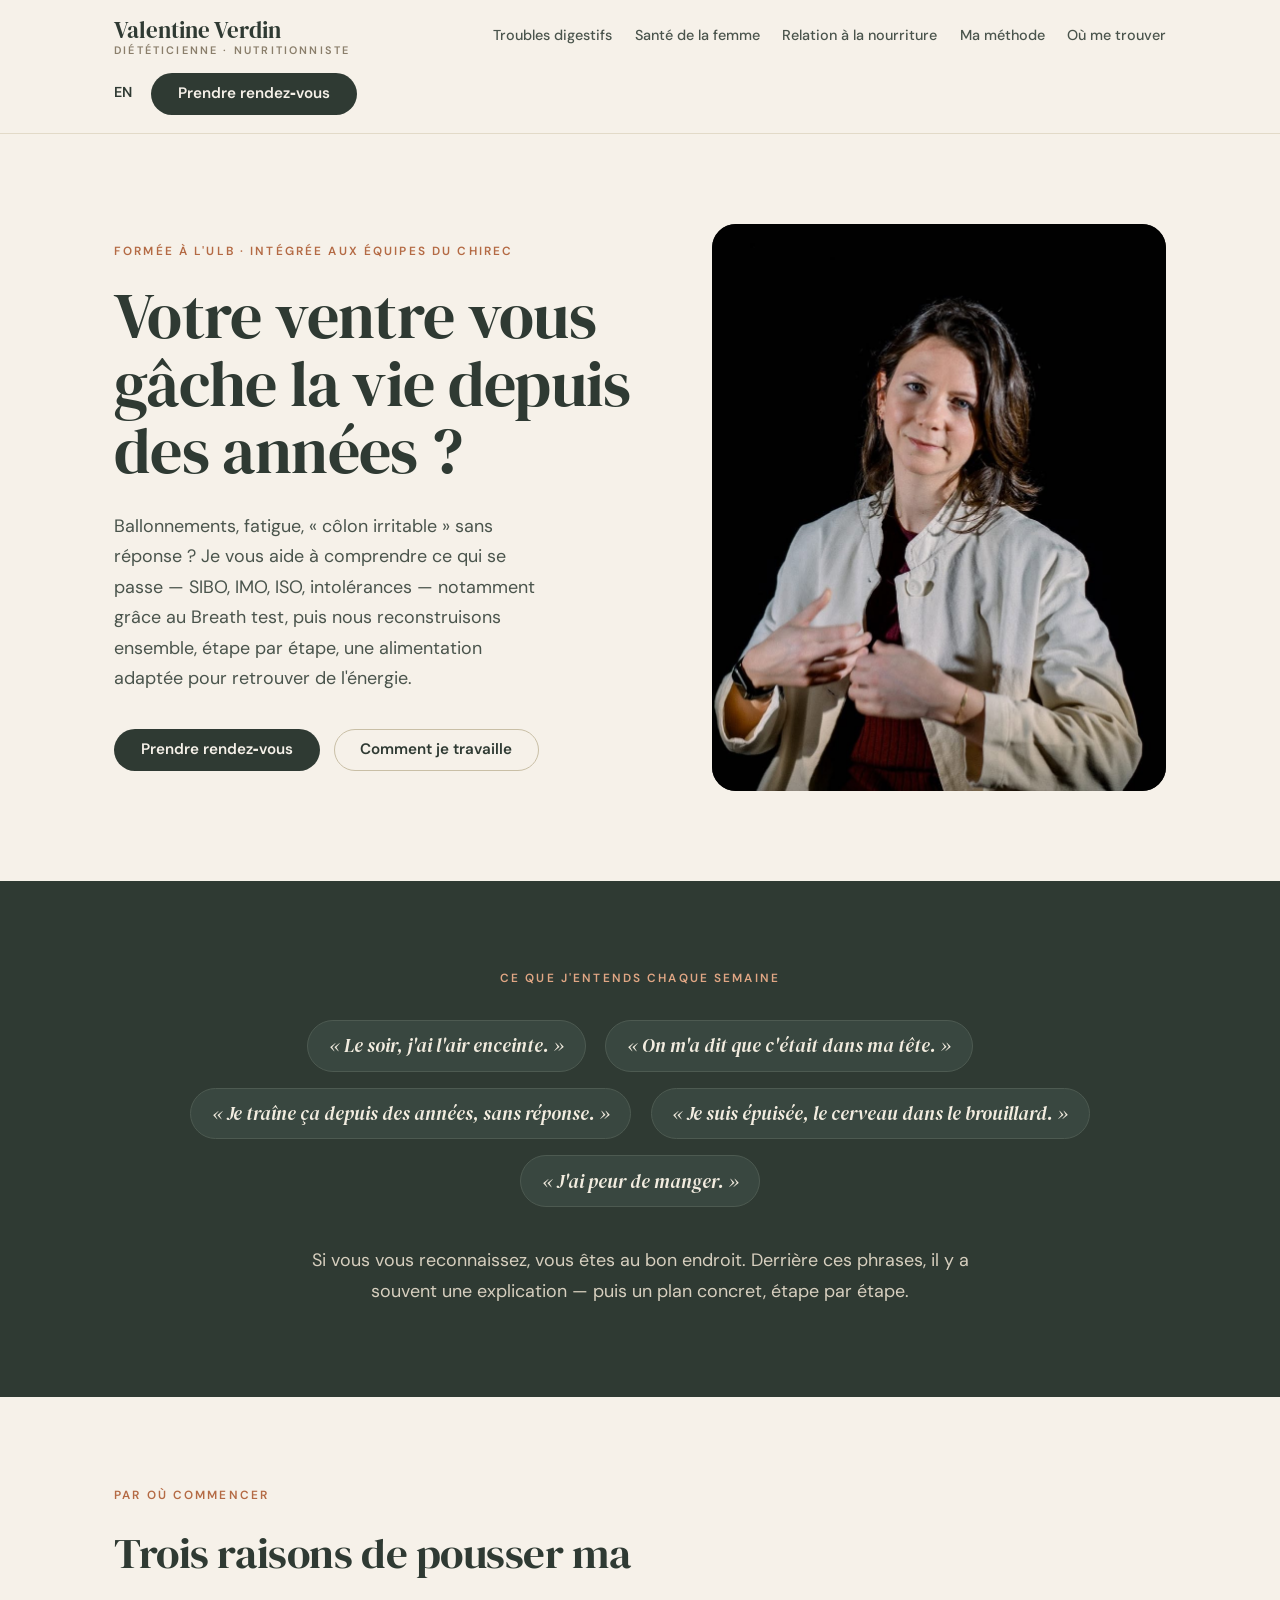
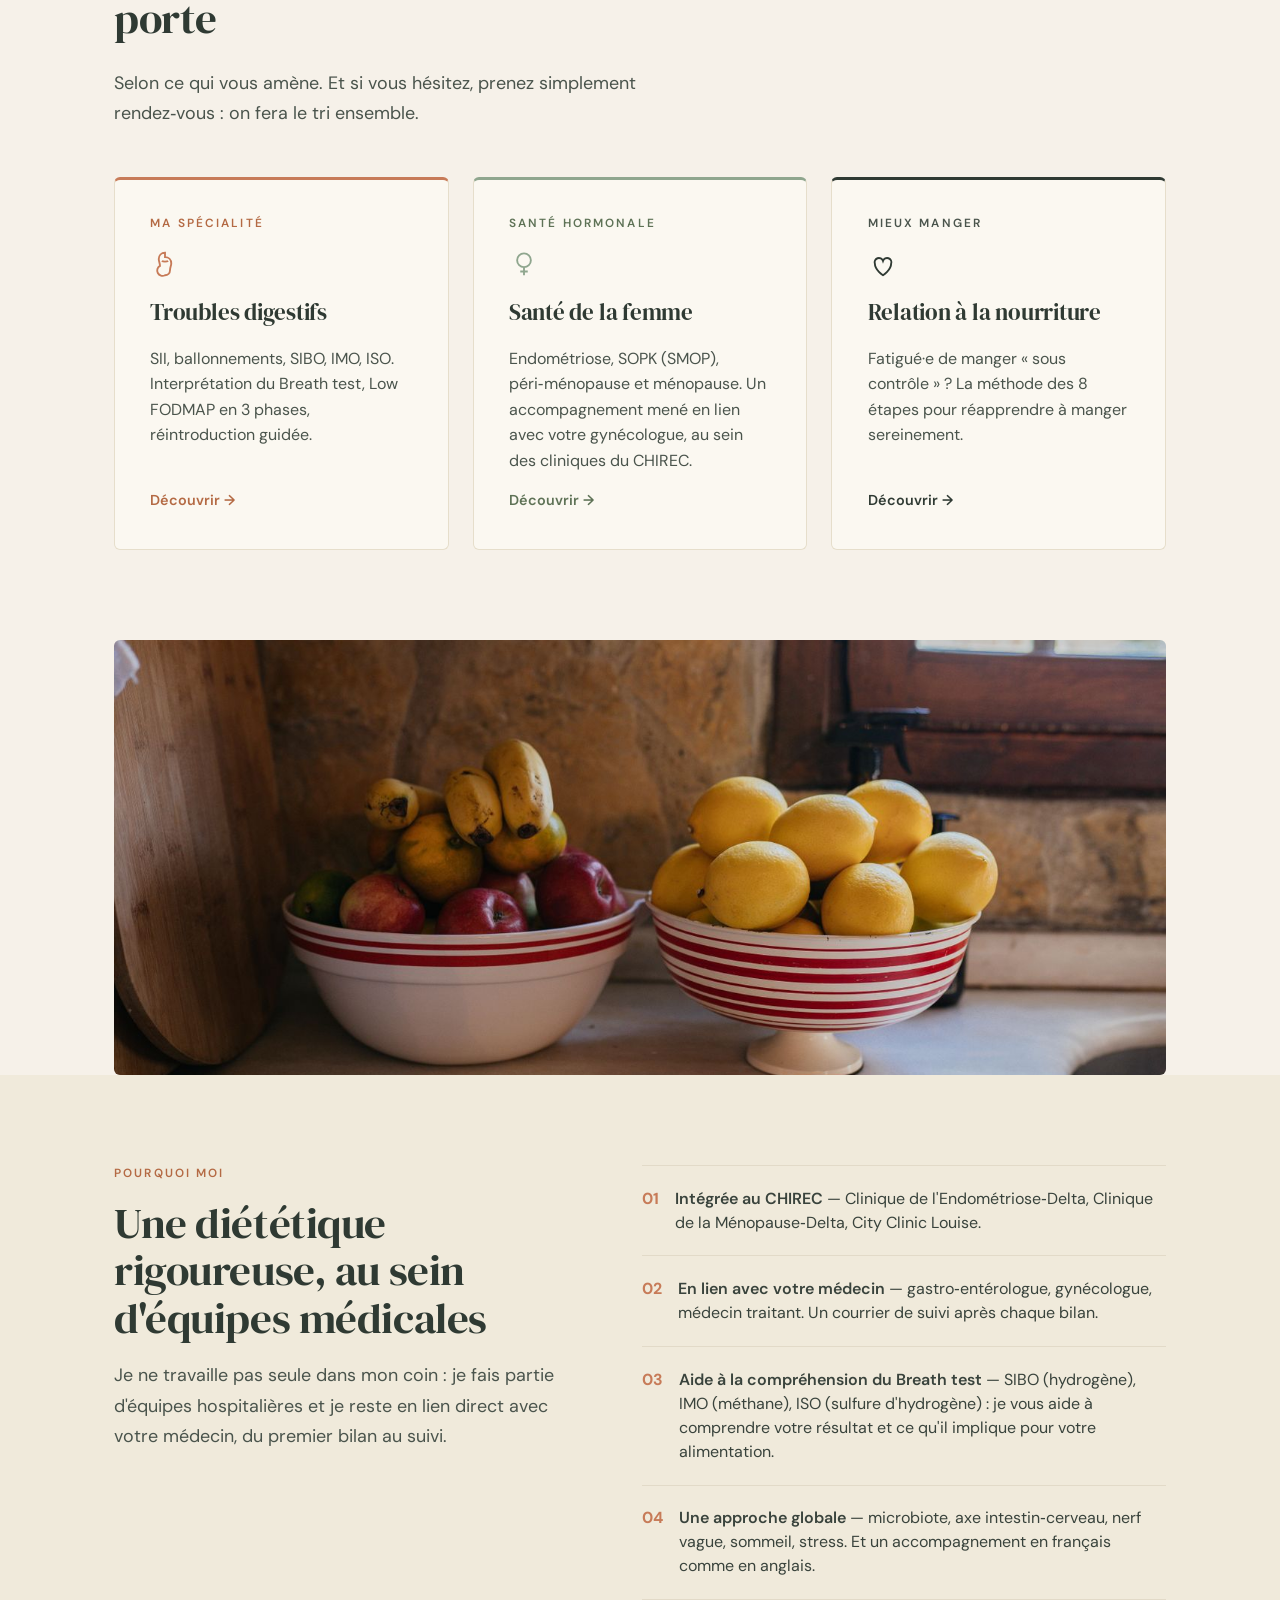
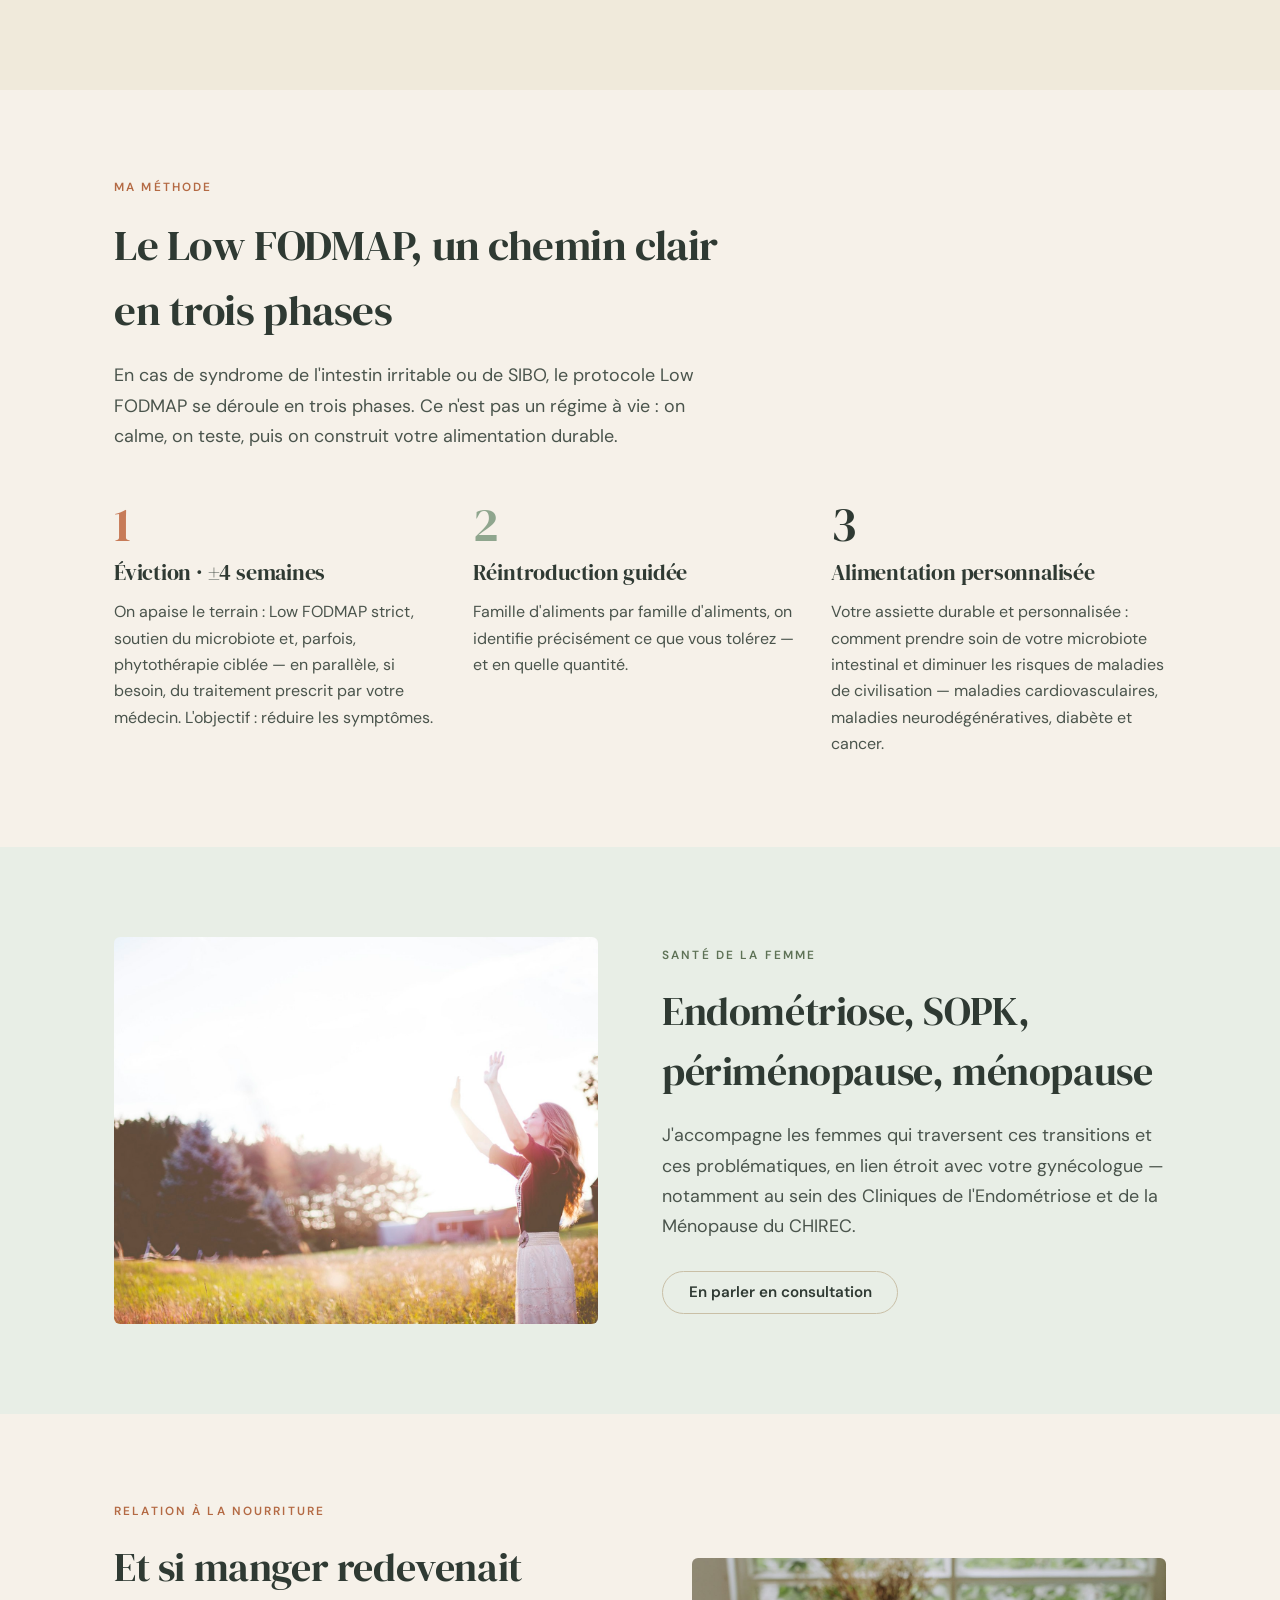
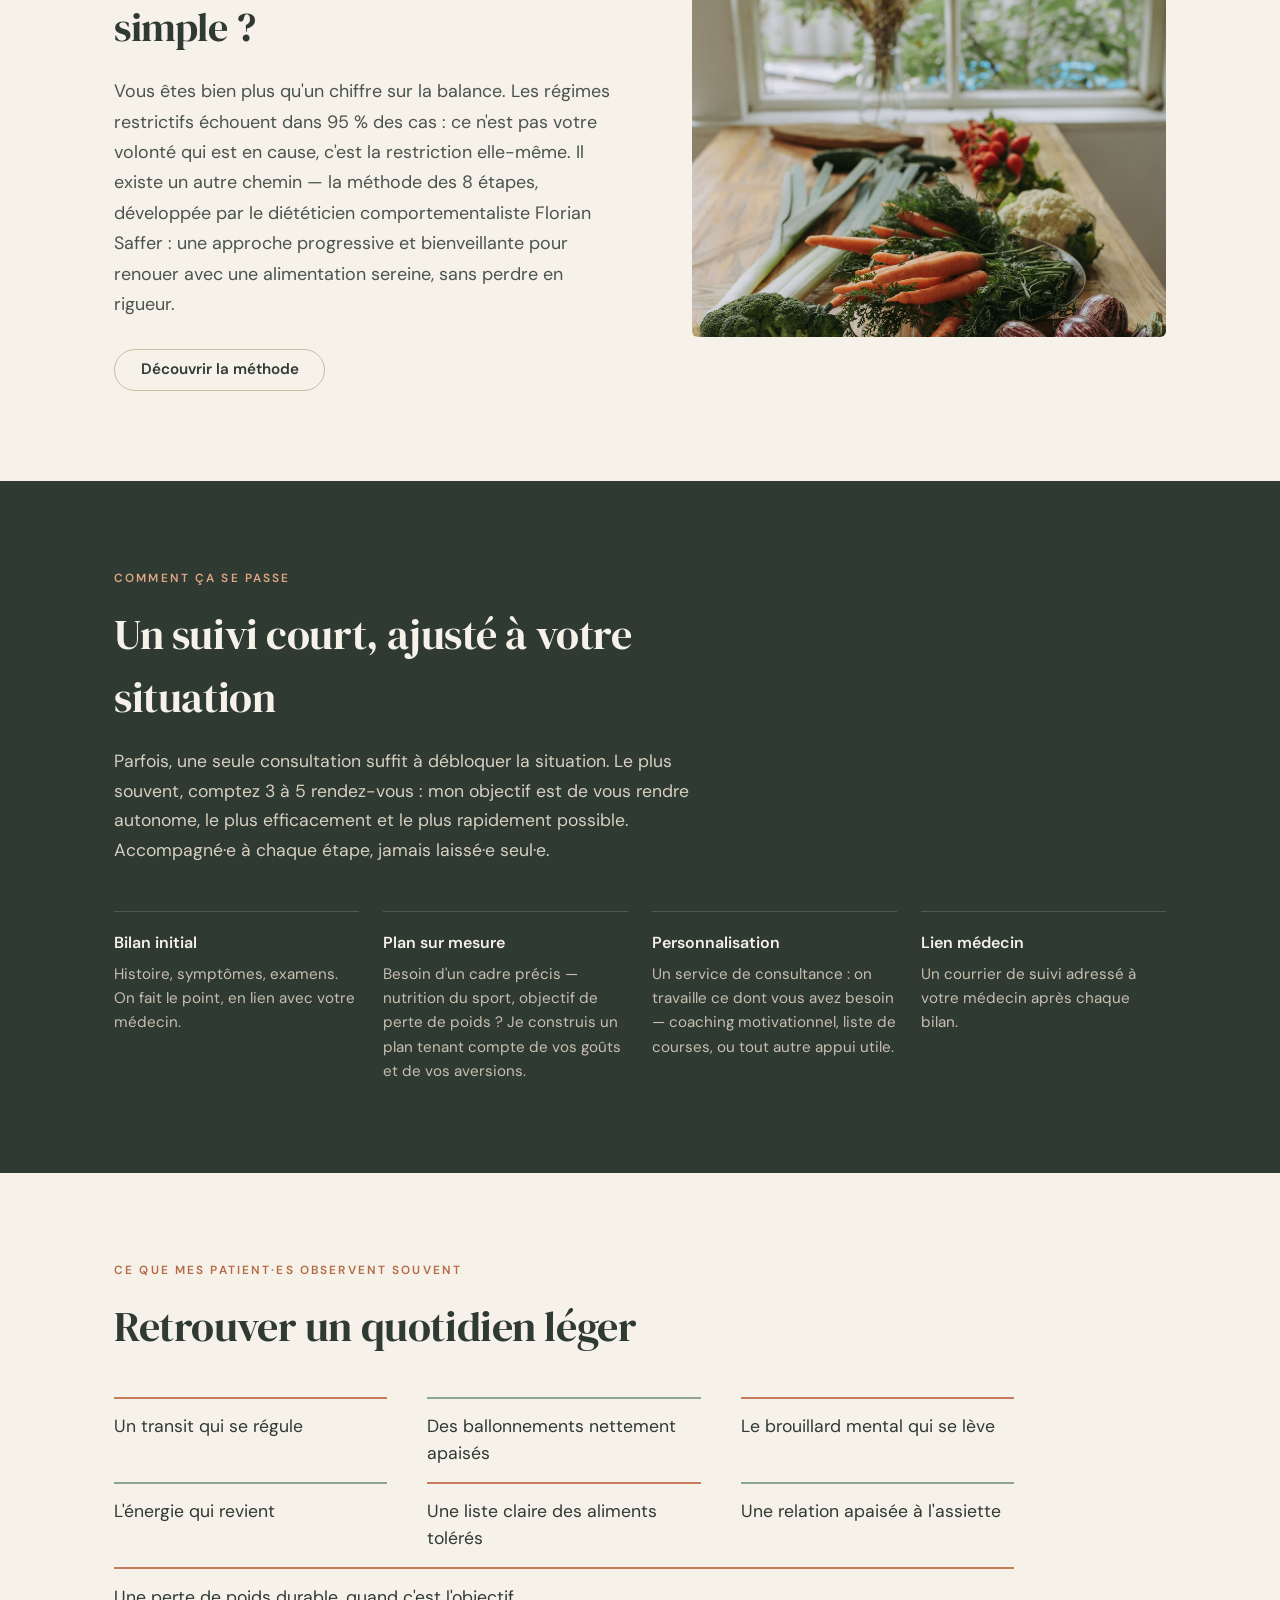
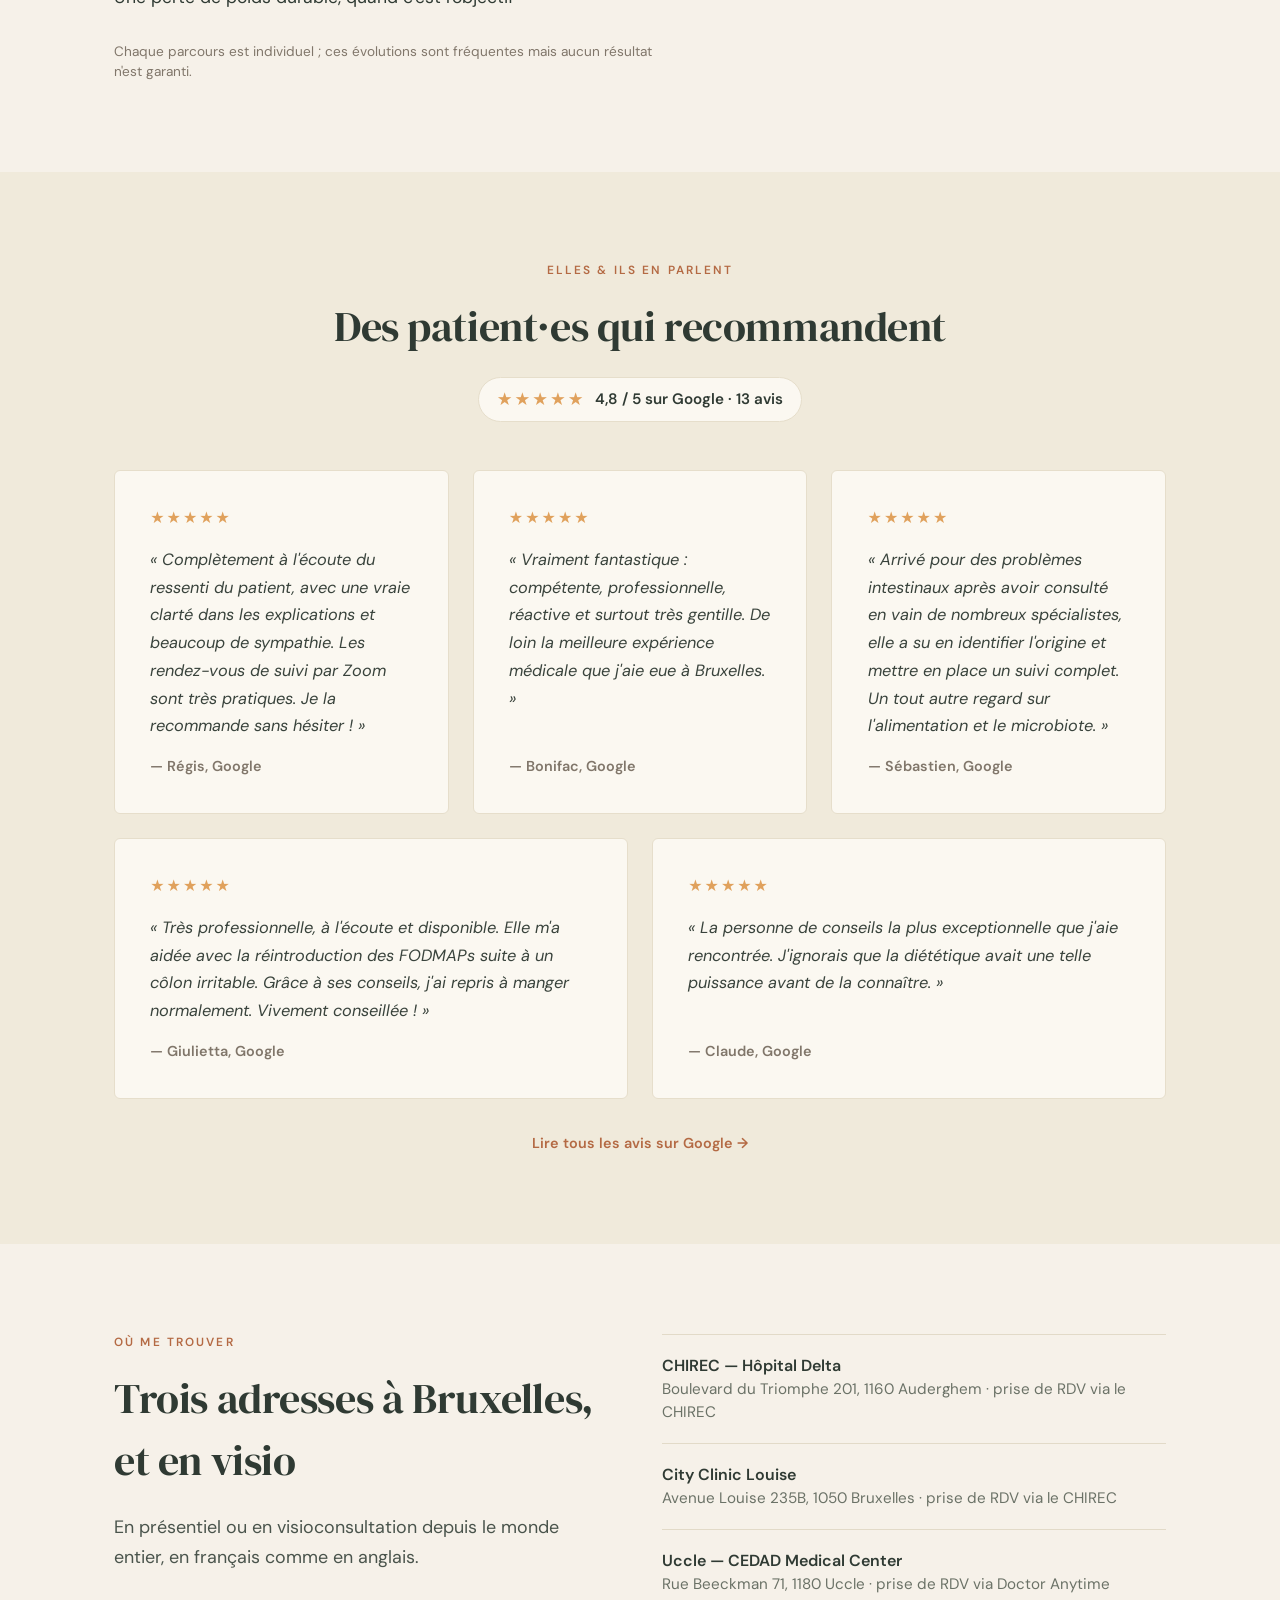
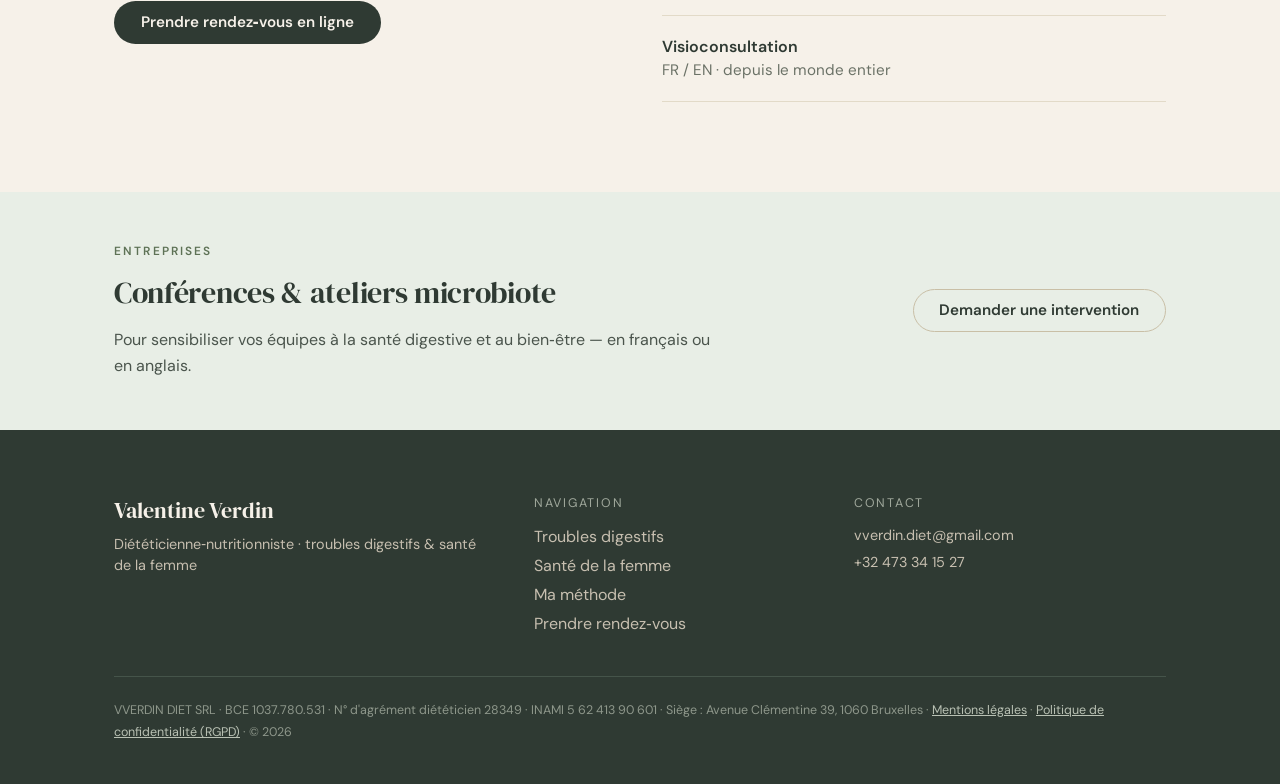
==== commit db495fbe: "Applique les choix de Valentine : fruits, legumes, femme dans le champ Co-Authored-By: Claude Opus 5" ====
--- a/index.html
+++ b/index.html
@@ -224,9 +224,9 @@
 <!-- ============ IMAGE ÉDITORIALE ============ -->
 <section style="width:100%;background:#F6F1E9">
   <div class="wrap">
-    <img src="assets/cuisine-aliments-frais.jpg"
-           alt="Carottes, champignons et oignon rouge posés sur un plan de travail en bois clair"
-           loading="lazy" decoding="async" width="1800" height="1201"
+    <img src="assets/fruits-coupes.jpg"
+           alt="Des coupes de fruits frais posées sur un plan de travail, en lumière du jour"
+           loading="lazy" decoding="async" width="1400" height="933"
            style="width:100%;height:clamp(240px,34vw,460px);object-fit:cover;object-position:center;border-radius:6px;display:block;background:#E8EEE6">
   </div>
 </section>
@@ -309,9 +309,9 @@
       <a href="#rdv" class="btn btn-ghost" style="margin-top:1.8rem">Découvrir la méthode</a>
     </div>
     <div style="flex:1 1 320px;min-width:0">
-      <img src="assets/repas-apaise.jpg"
-             alt="Un repas partagé autour d'une table, dans une pièce très lumineuse"
-             loading="lazy" decoding="async" width="1200" height="800"
+      <img src="assets/legumes-fenetre.jpg"
+             alt="Des légumes frais étalés sur une table devant une fenêtre, en lumière naturelle"
+             loading="lazy" decoding="async" width="1800" height="2700"
              style="width:100%;height:auto;aspect-ratio:5/4;object-fit:cover;object-position:center;border-radius:6px;display:block;background:#E8EEE6">
     </div>
   </div>
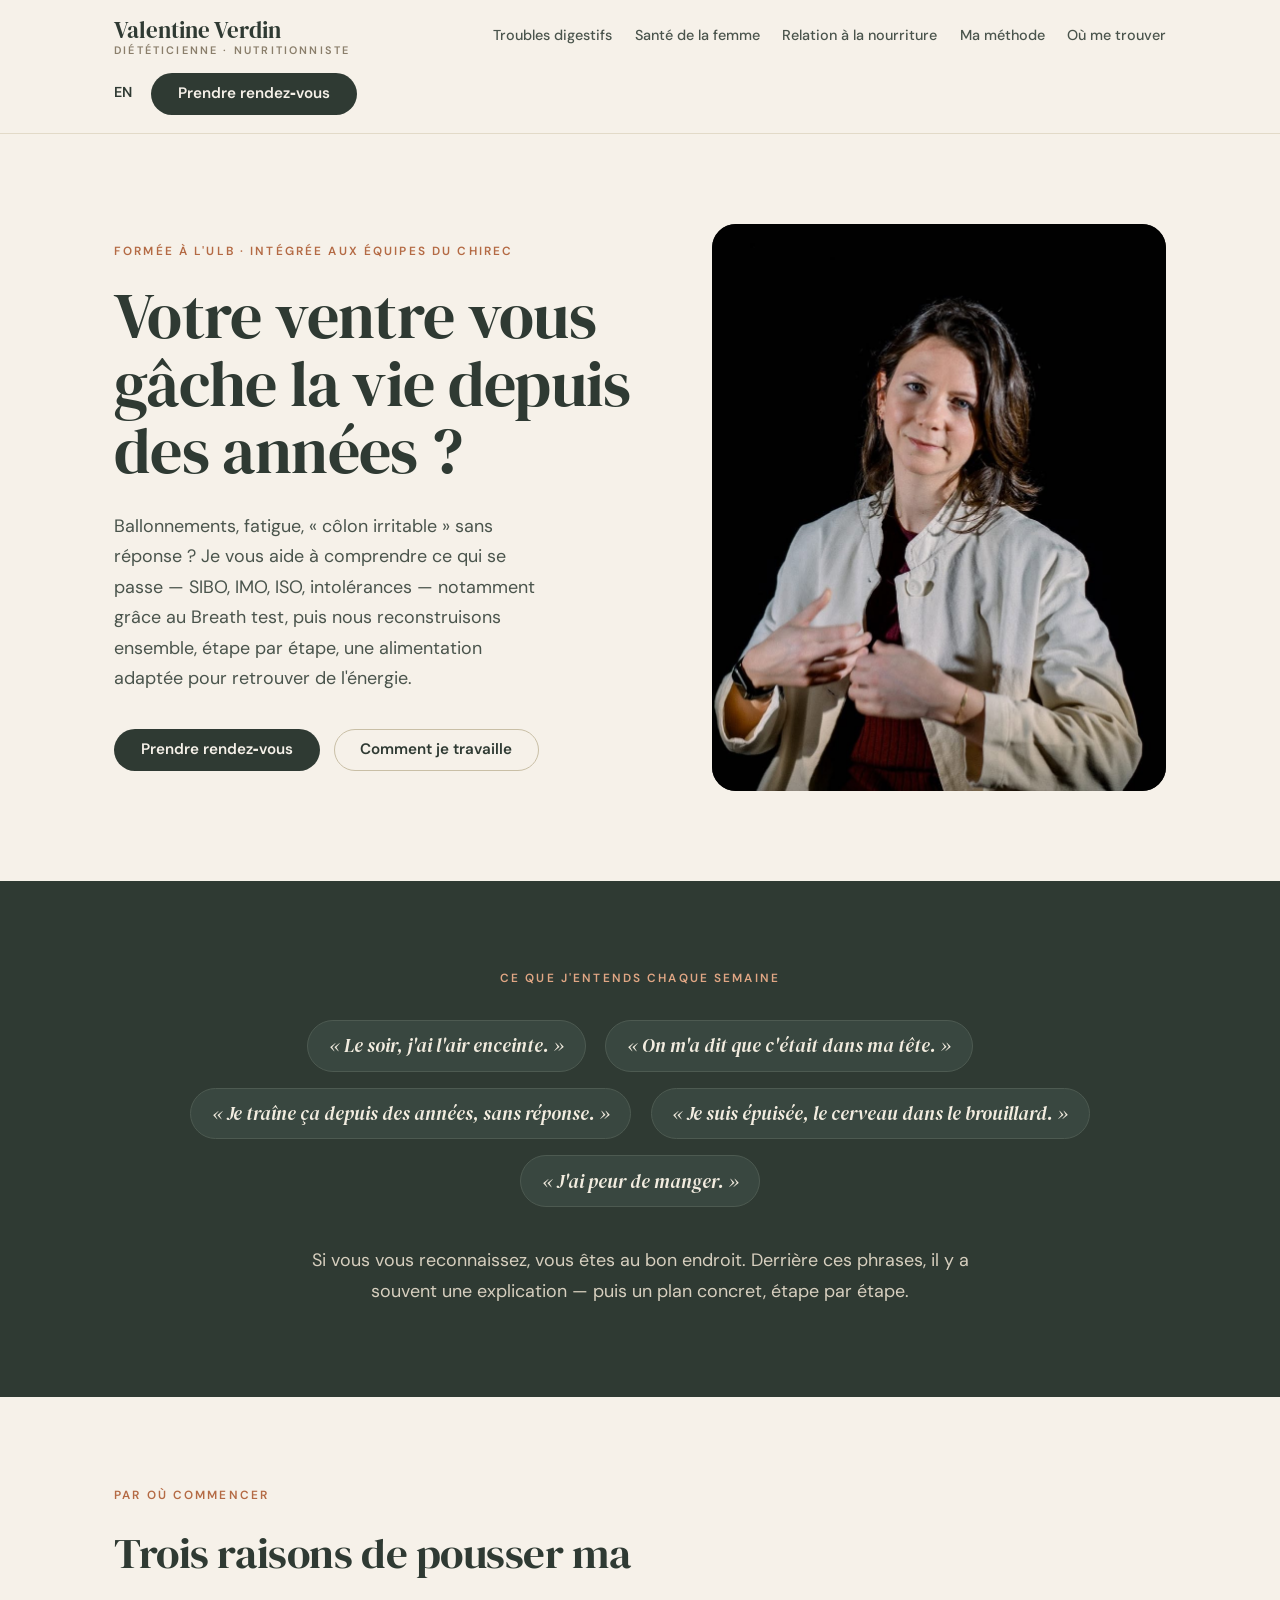
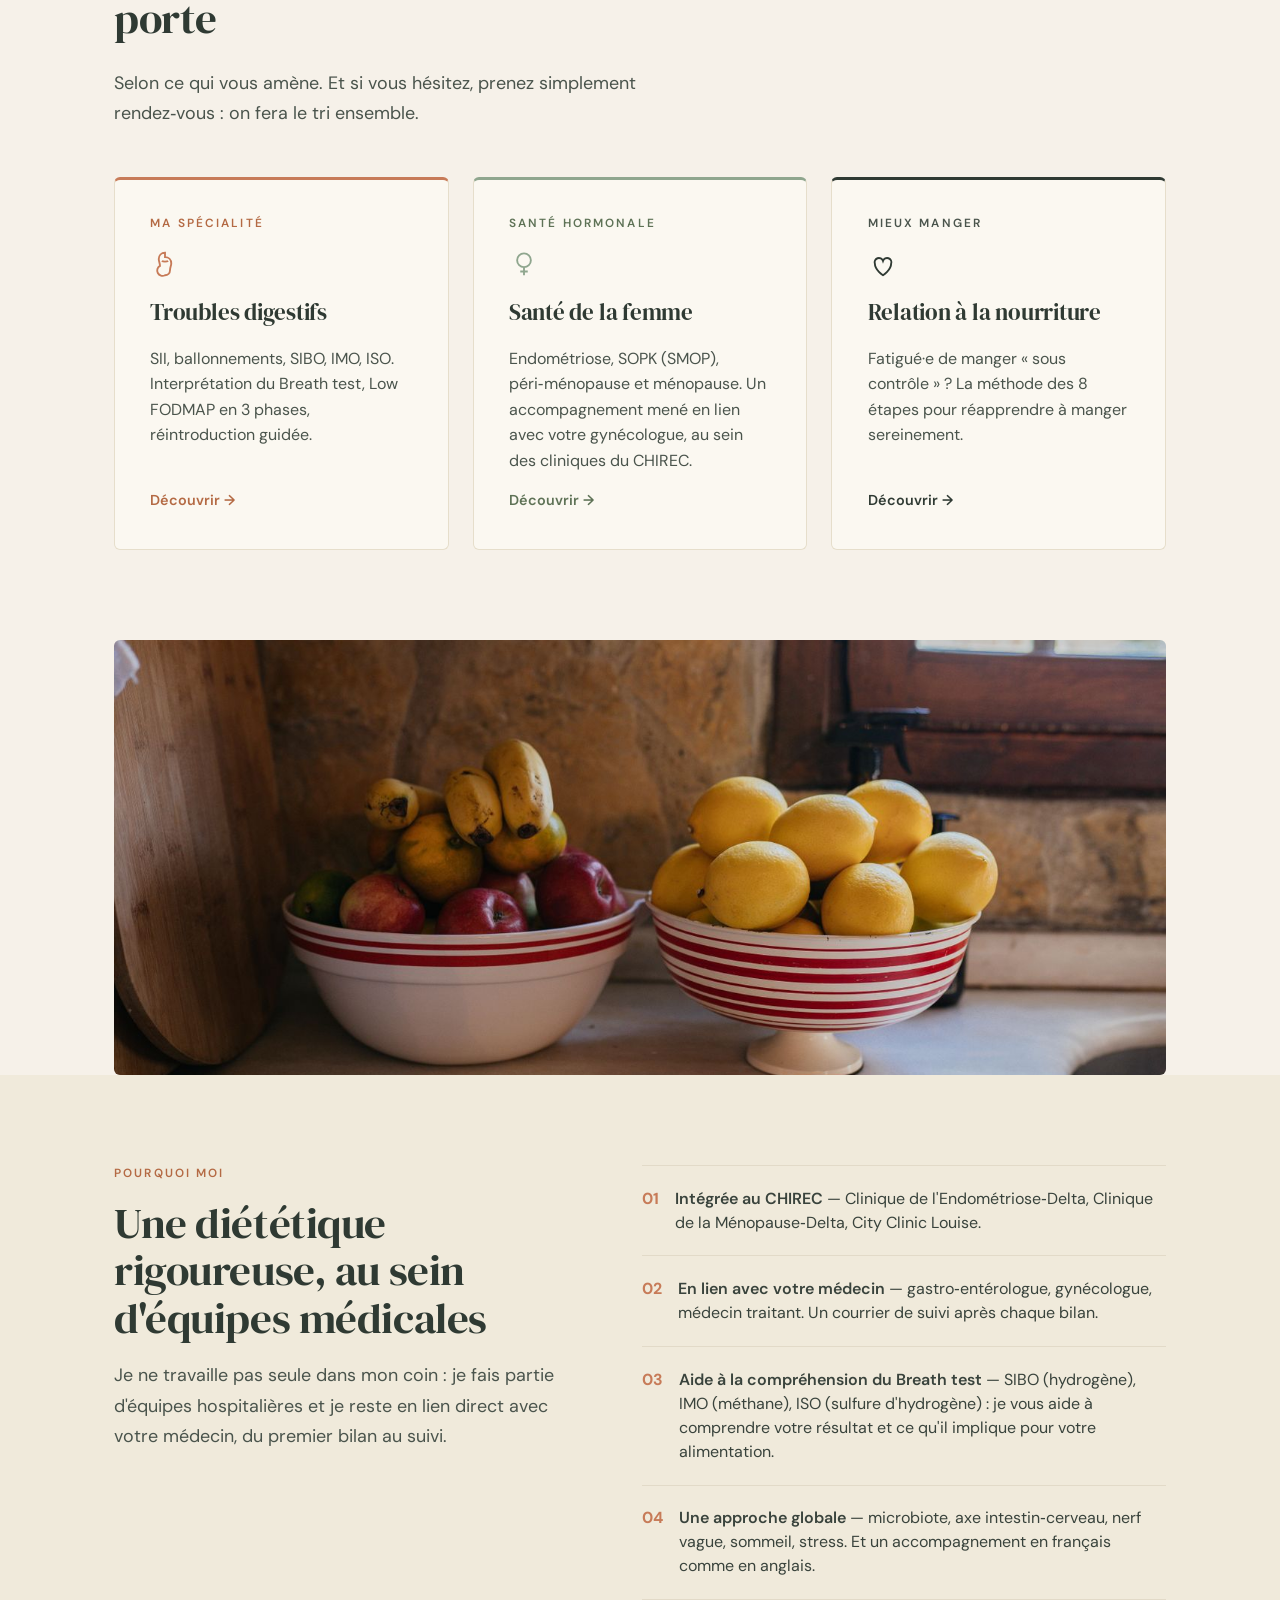
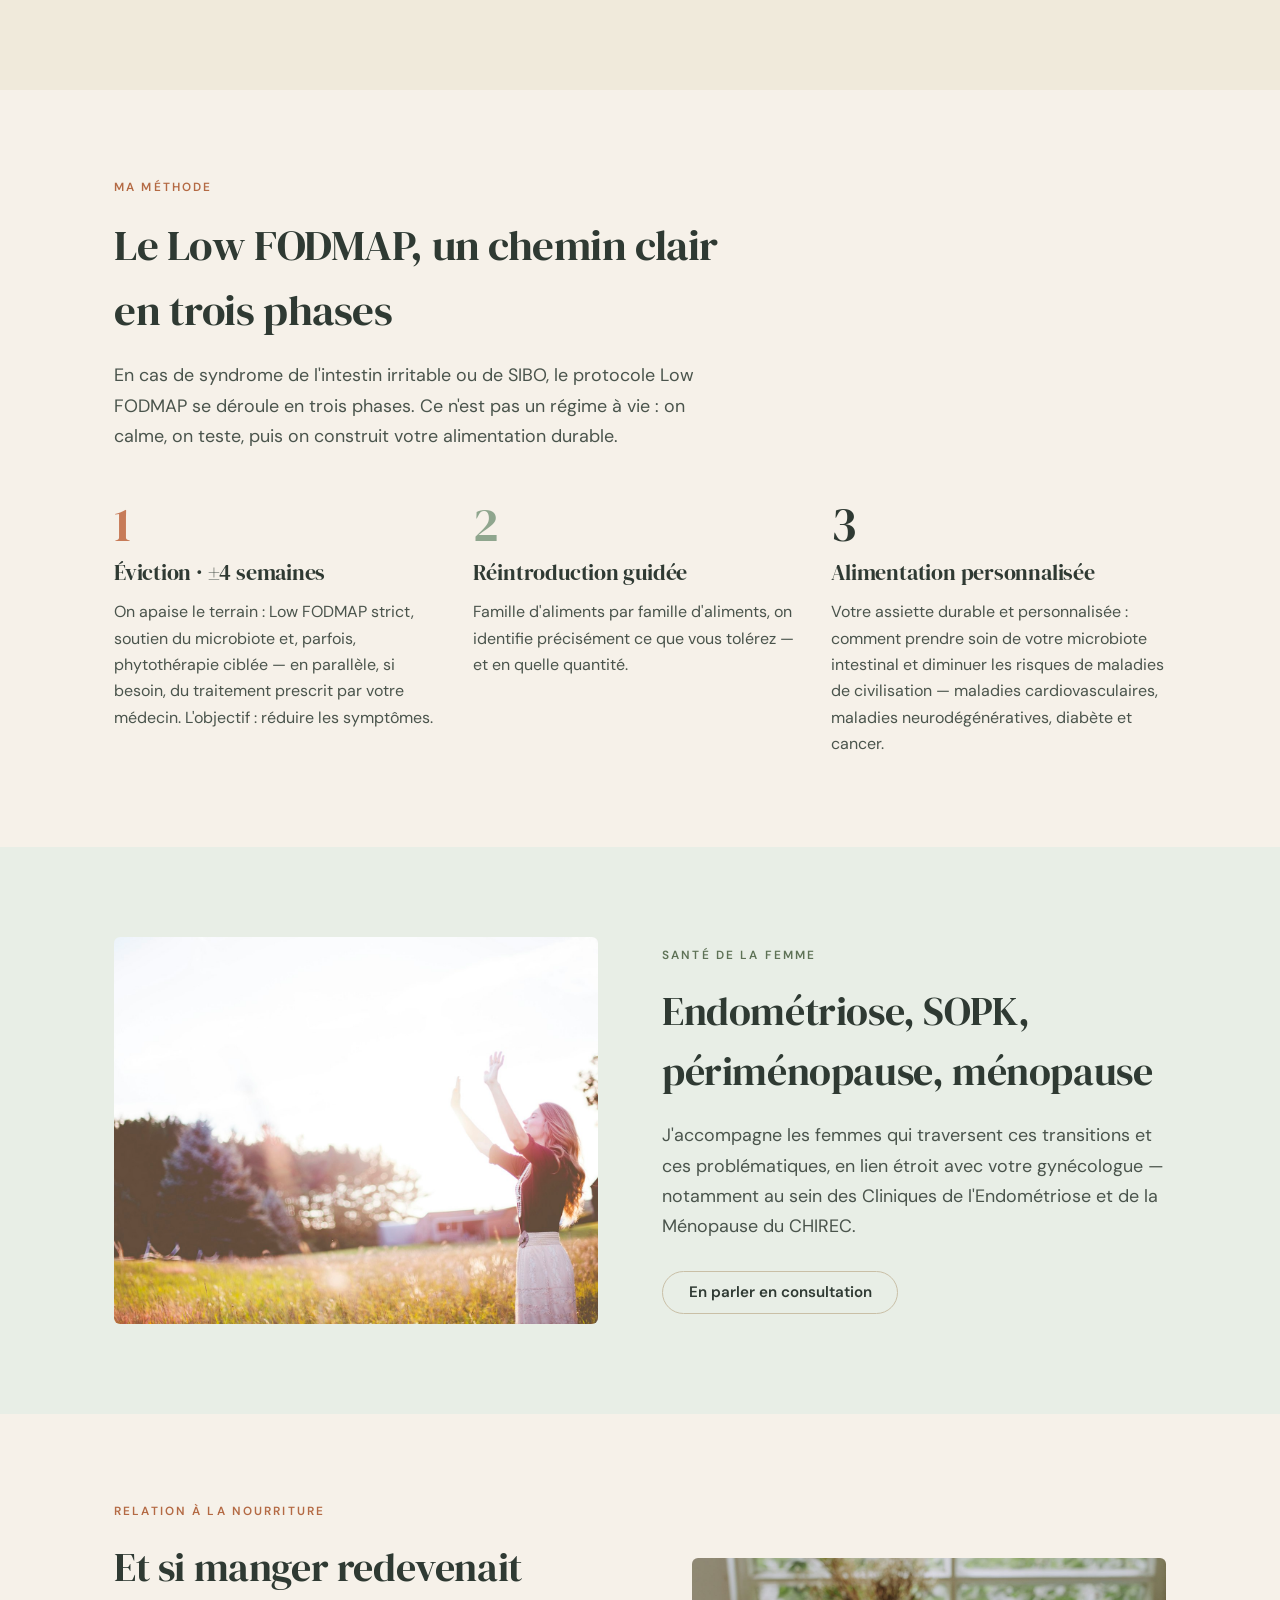
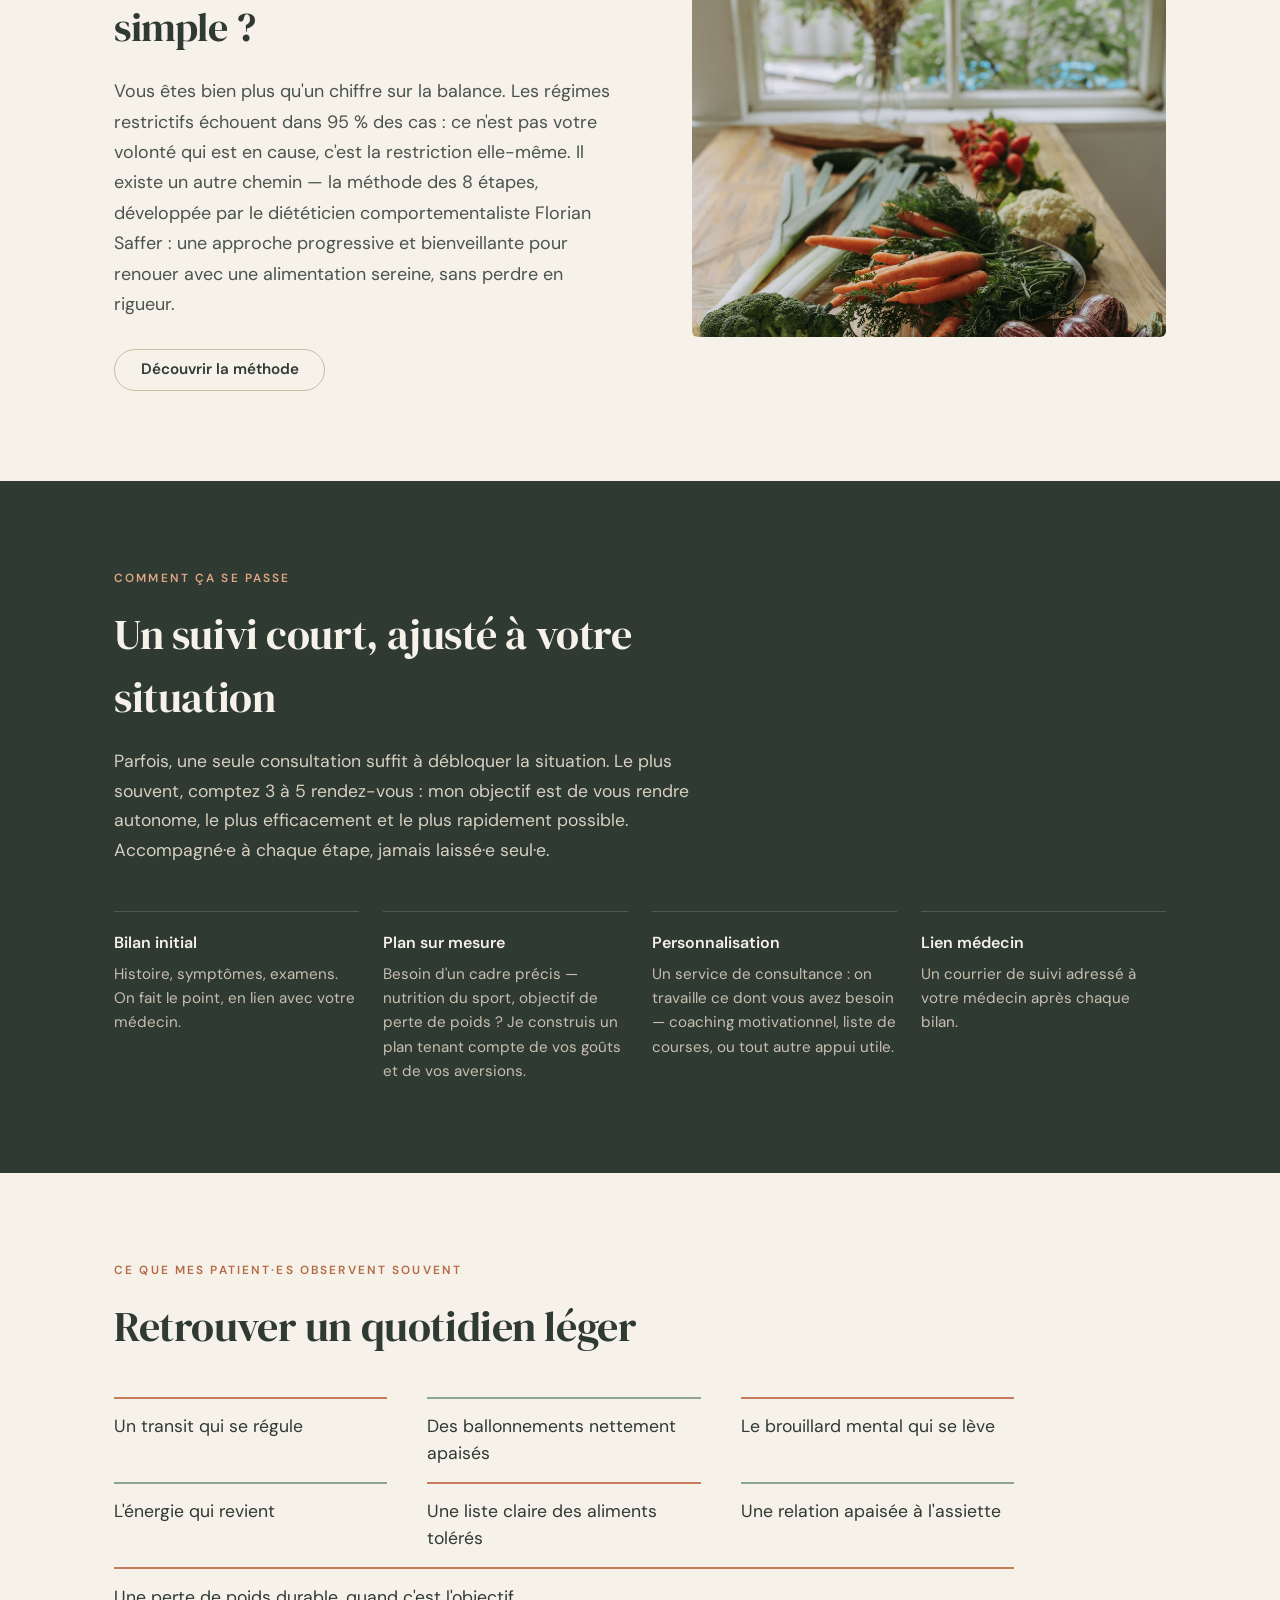
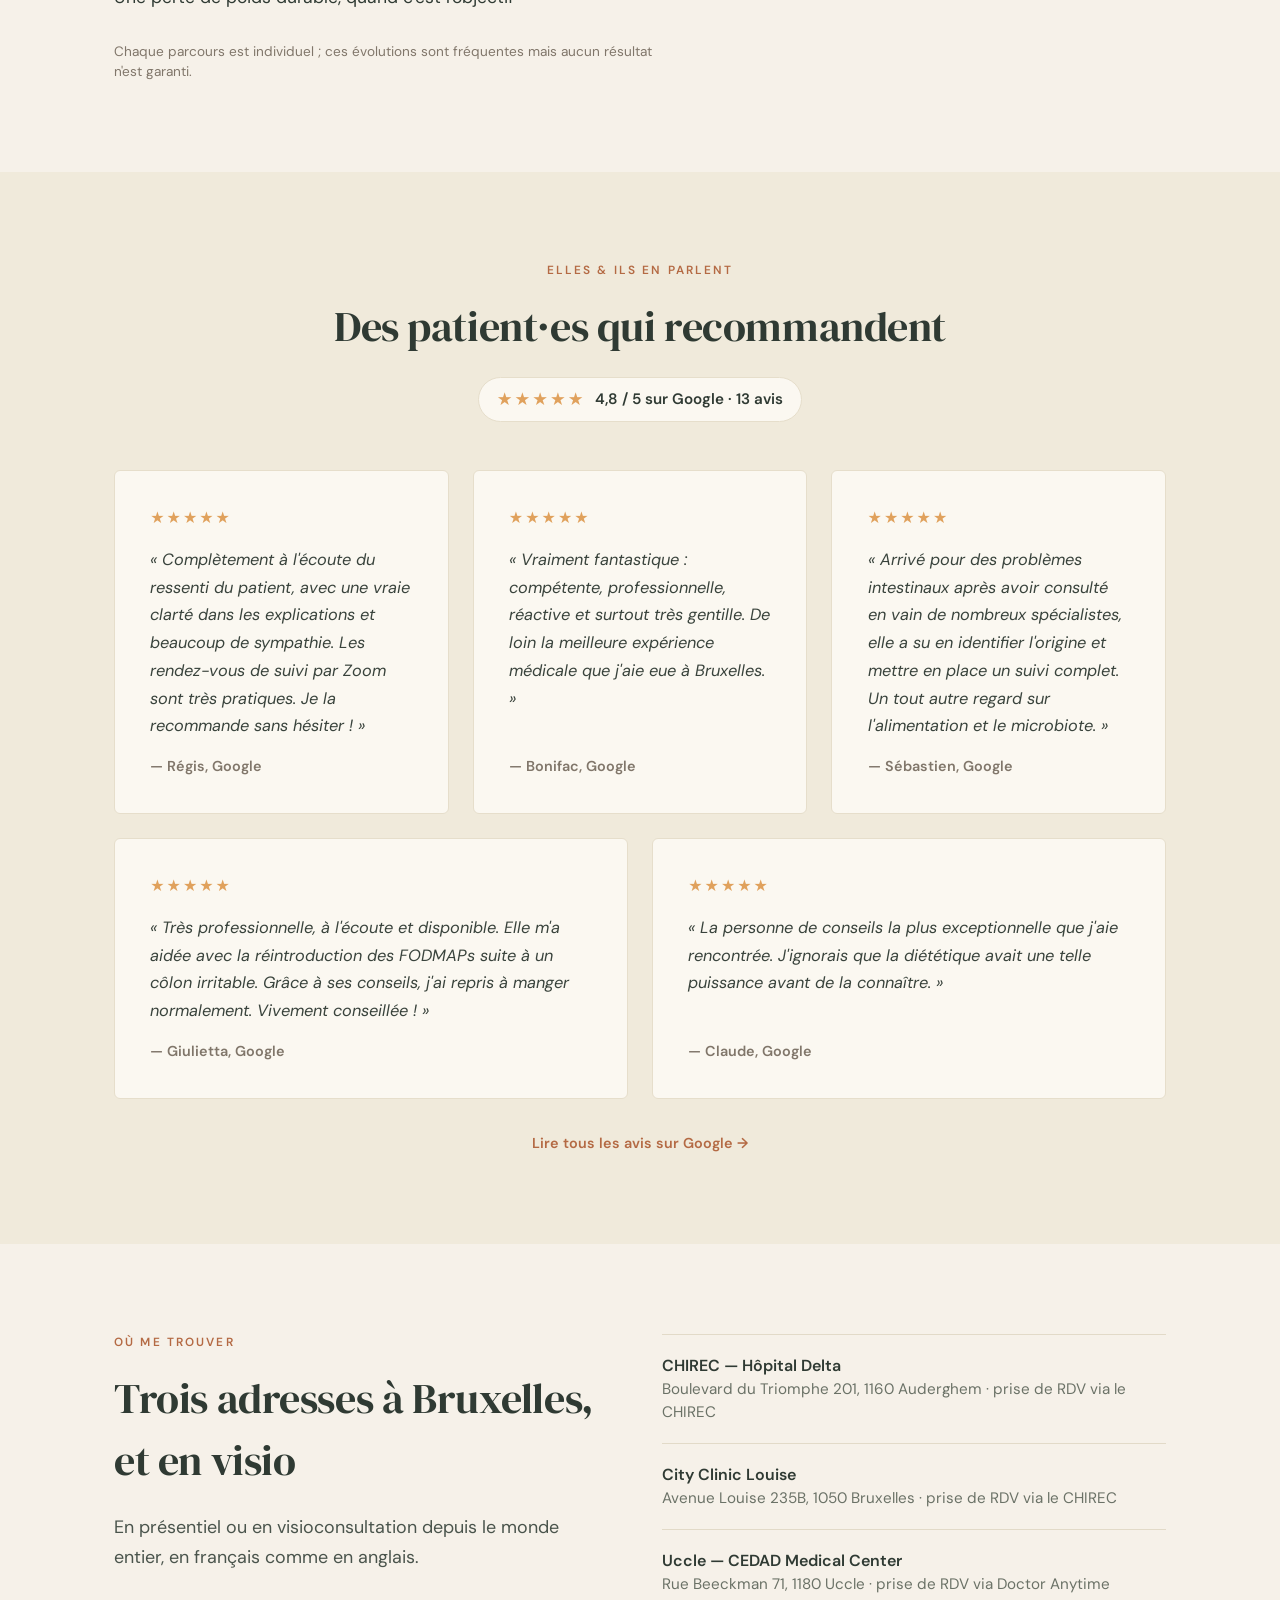
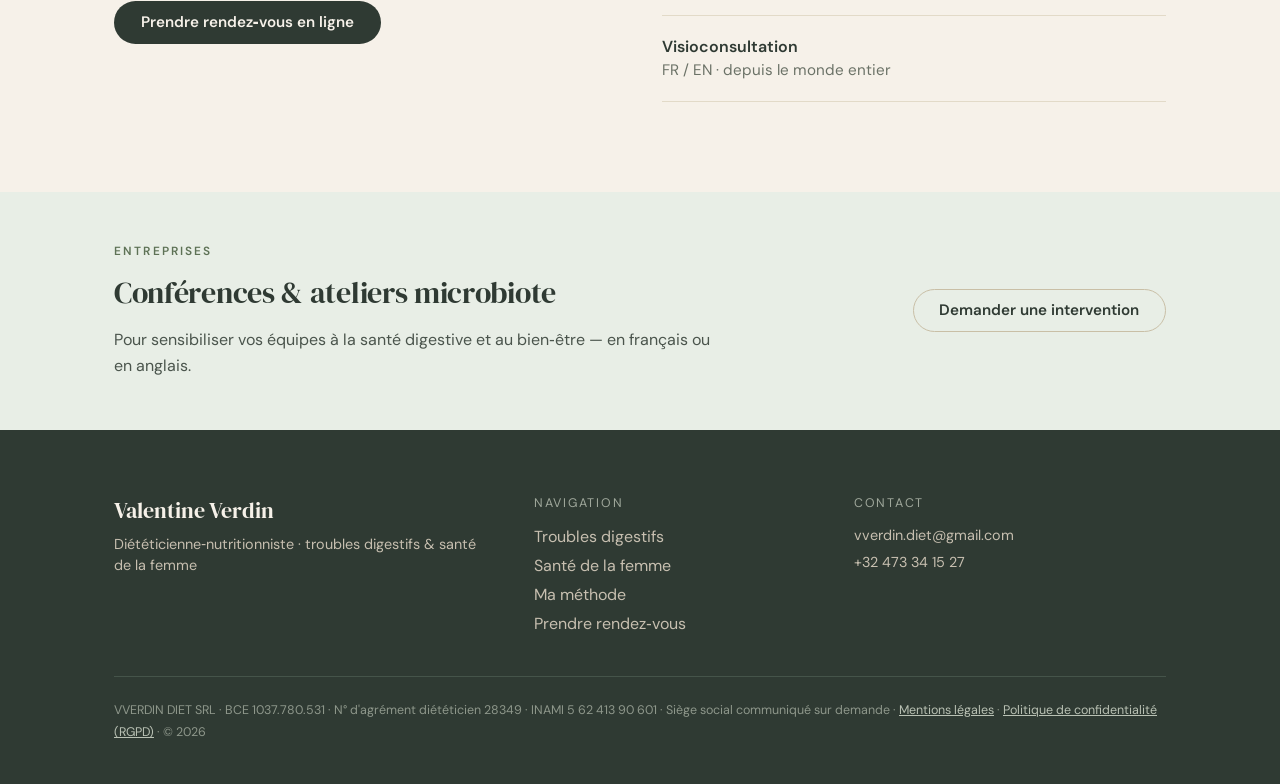
==== commit e8da98da: "Retire l'adresse du domicile de tout le site L'adresse du siege etait publiee dans le pied de page d" ====
--- a/index.html
+++ b/index.html
@@ -103,8 +103,6 @@
       ],
       "address": {
         "@type": "PostalAddress",
-        "streetAddress": "Avenue Clémentine 39",
-        "postalCode": "1060",
         "addressLocality": "Bruxelles",
         "addressCountry": "BE"
       },
@@ -453,7 +451,7 @@
       </div>
     </div>
     <hr style="border:none;border-top:1px solid #45544A;margin:2.2rem 0 1.4rem">
-    <p style="font-size:.78rem;color:#8E978B;line-height:1.8">VVERDIN DIET SRL · BCE 1037.780.531 · N° d'agrément diététicien 28349 · INAMI 5 62 413 90 601 · Siège : Avenue Clémentine 39, 1060 Bruxelles · <a href="mentions-legales.html" style="color:#B9C1B4;text-decoration:underline">Mentions légales</a> · <a href="confidentialite.html" style="color:#B9C1B4;text-decoration:underline">Politique de confidentialité (RGPD)</a> · © 2026</p>
+    <p style="font-size:.78rem;color:#8E978B;line-height:1.8">VVERDIN DIET SRL · BCE 1037.780.531 · N° d'agrément diététicien 28349 · INAMI 5 62 413 90 601 · Siège social communiqué sur demande · <a href="mentions-legales.html" style="color:#B9C1B4;text-decoration:underline">Mentions légales</a> · <a href="confidentialite.html" style="color:#B9C1B4;text-decoration:underline">Politique de confidentialité (RGPD)</a> · © 2026</p>
   </div>
 </footer>
 
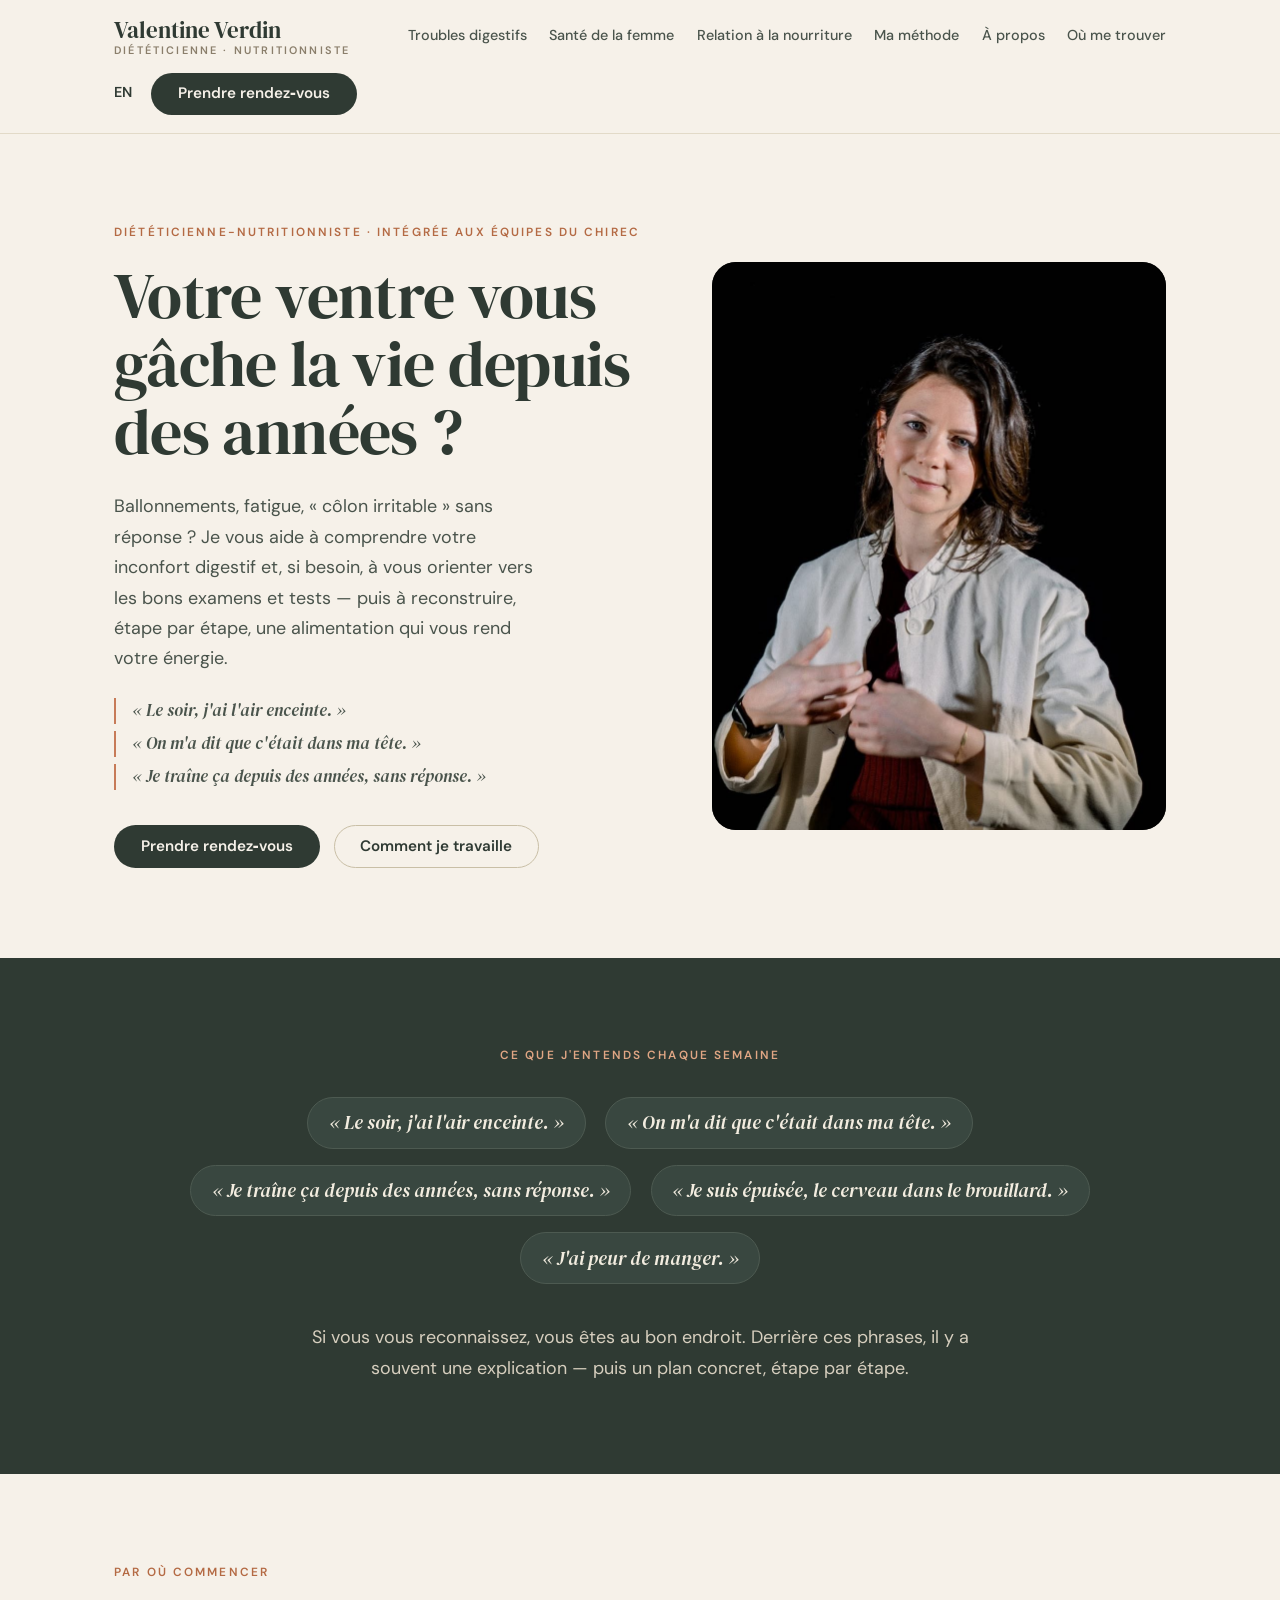
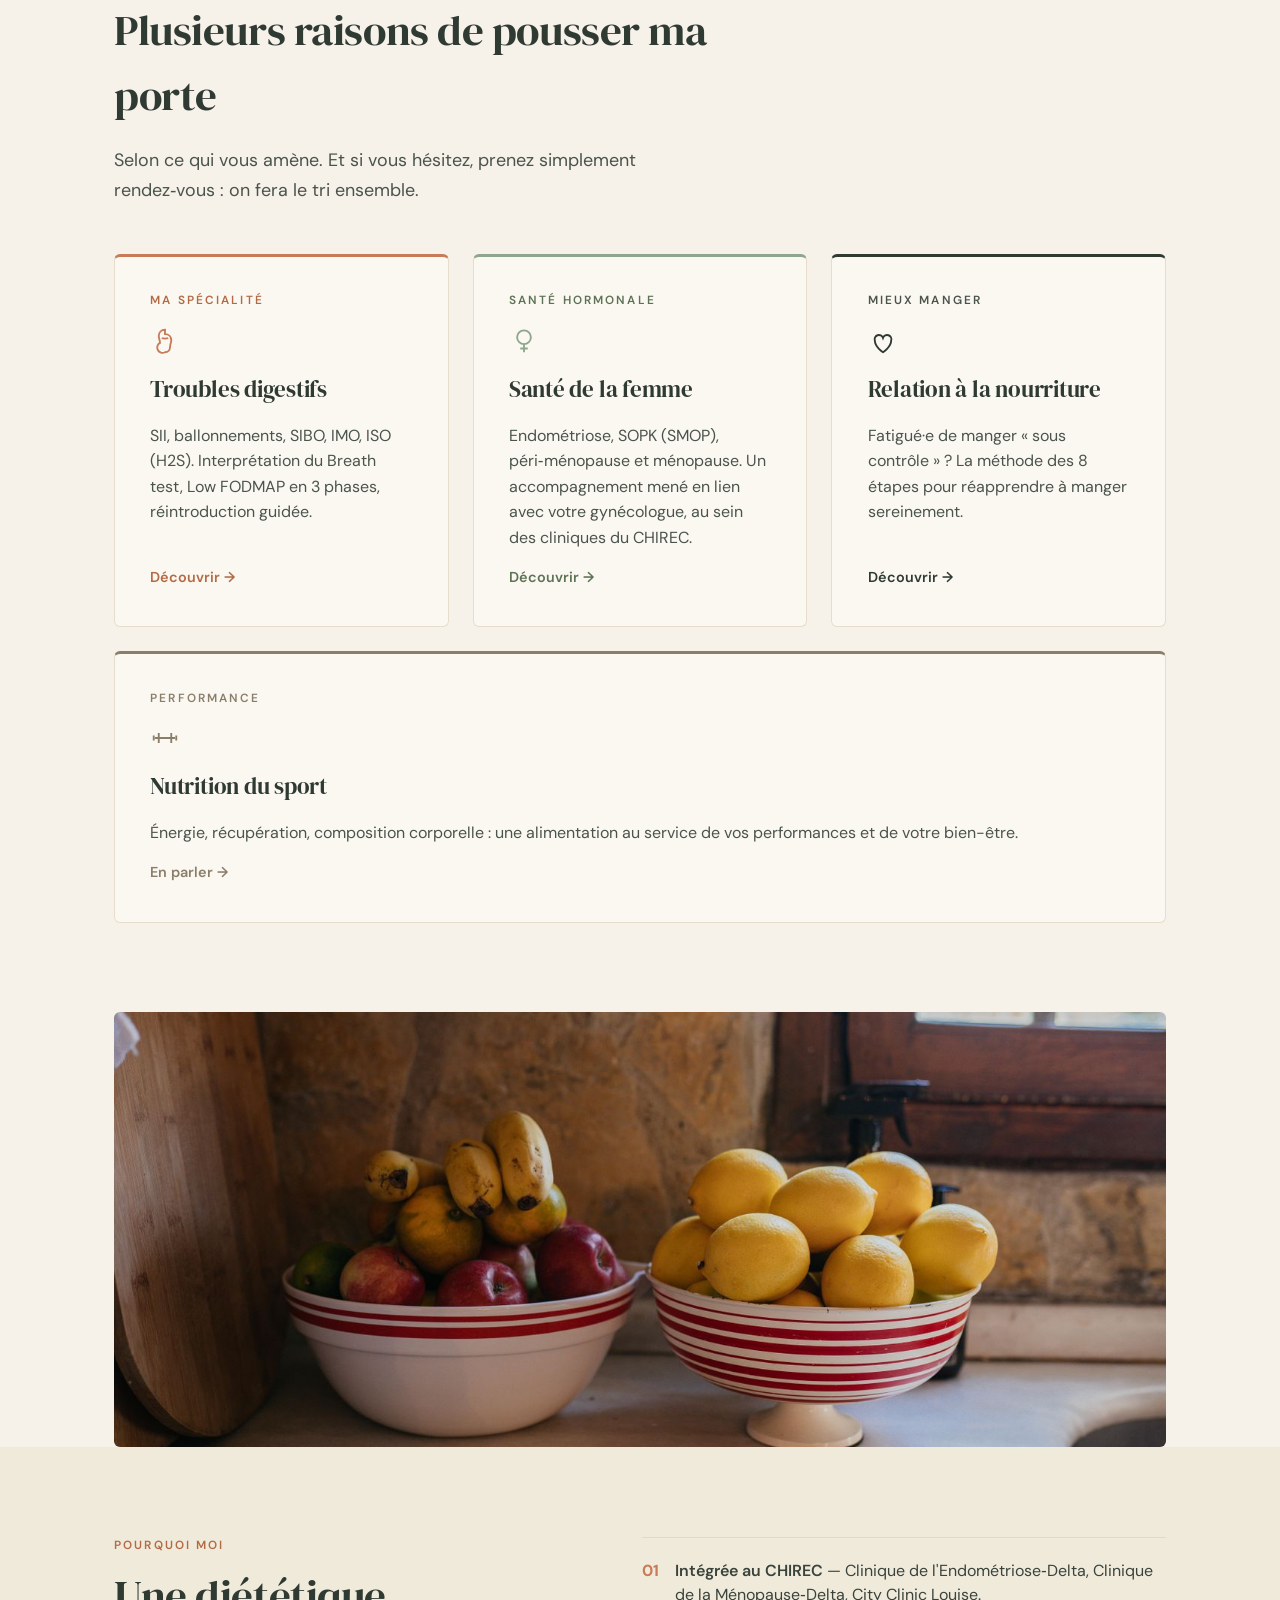
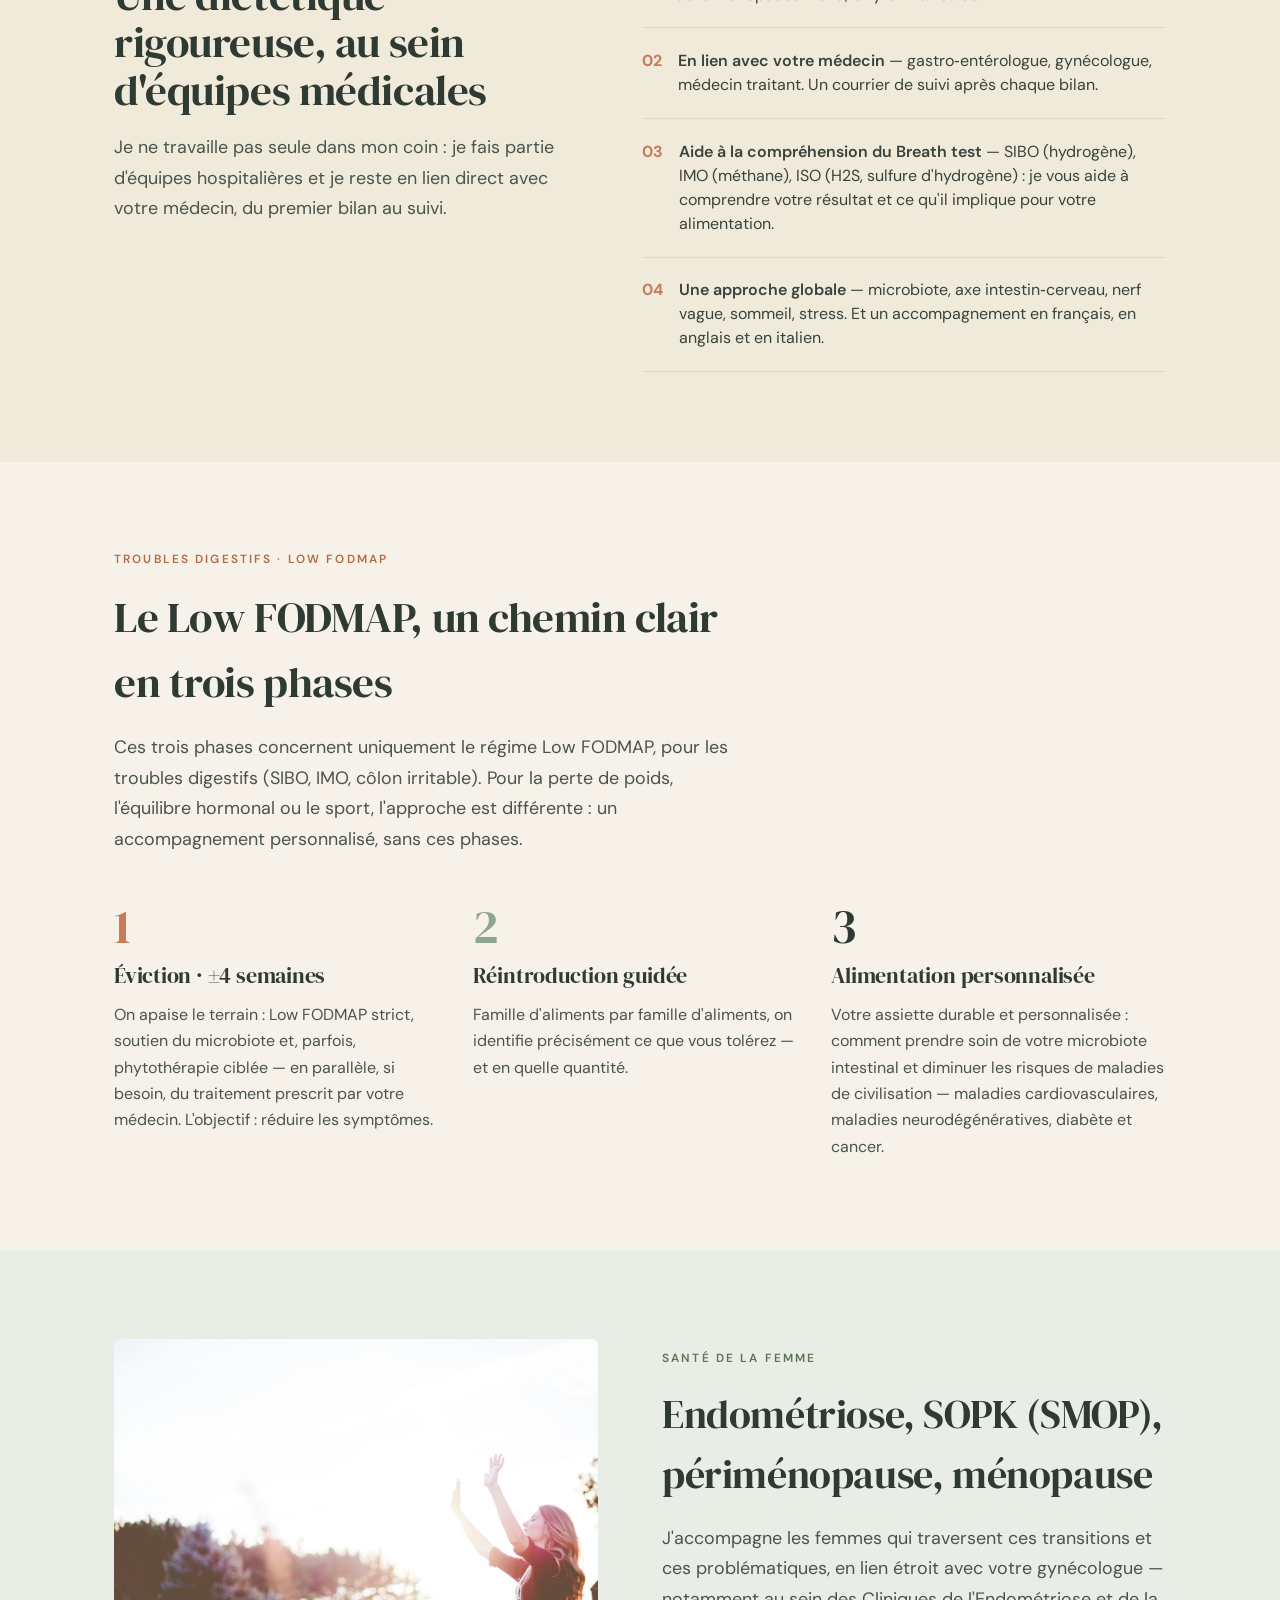
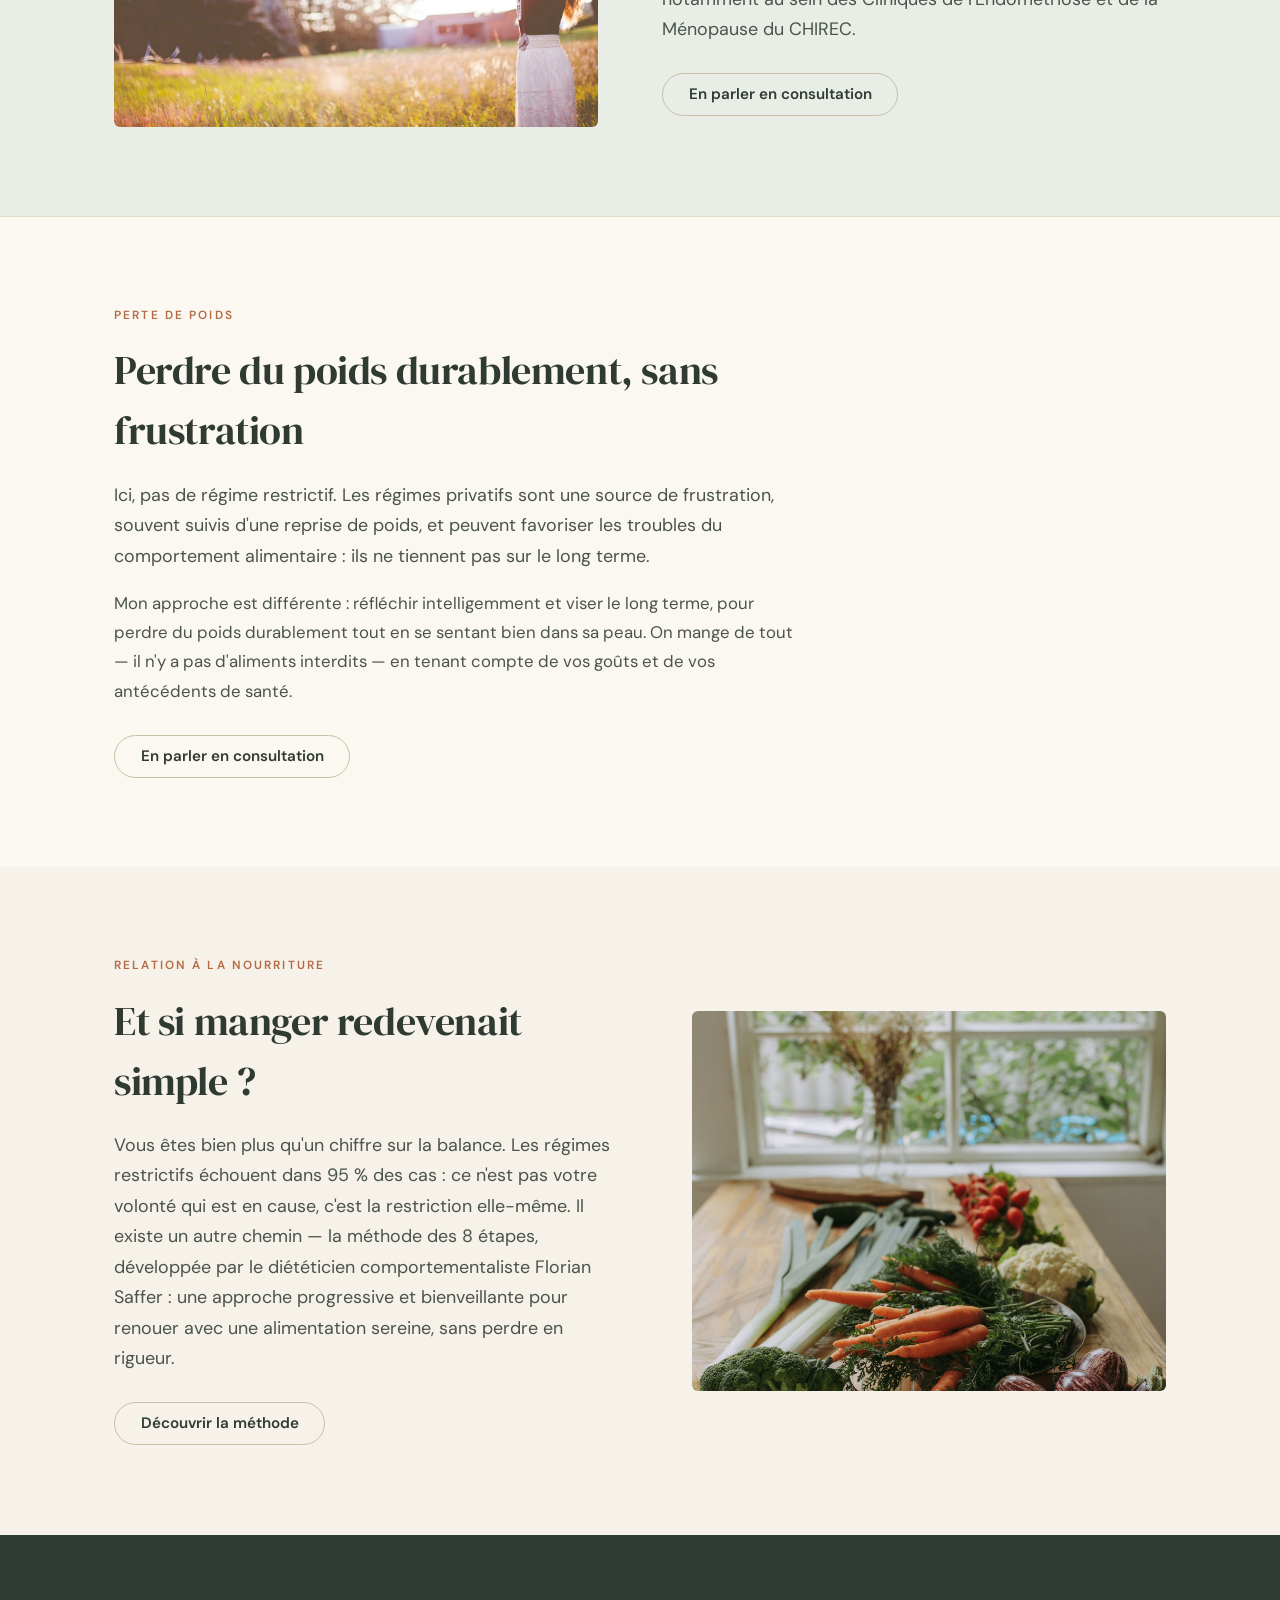
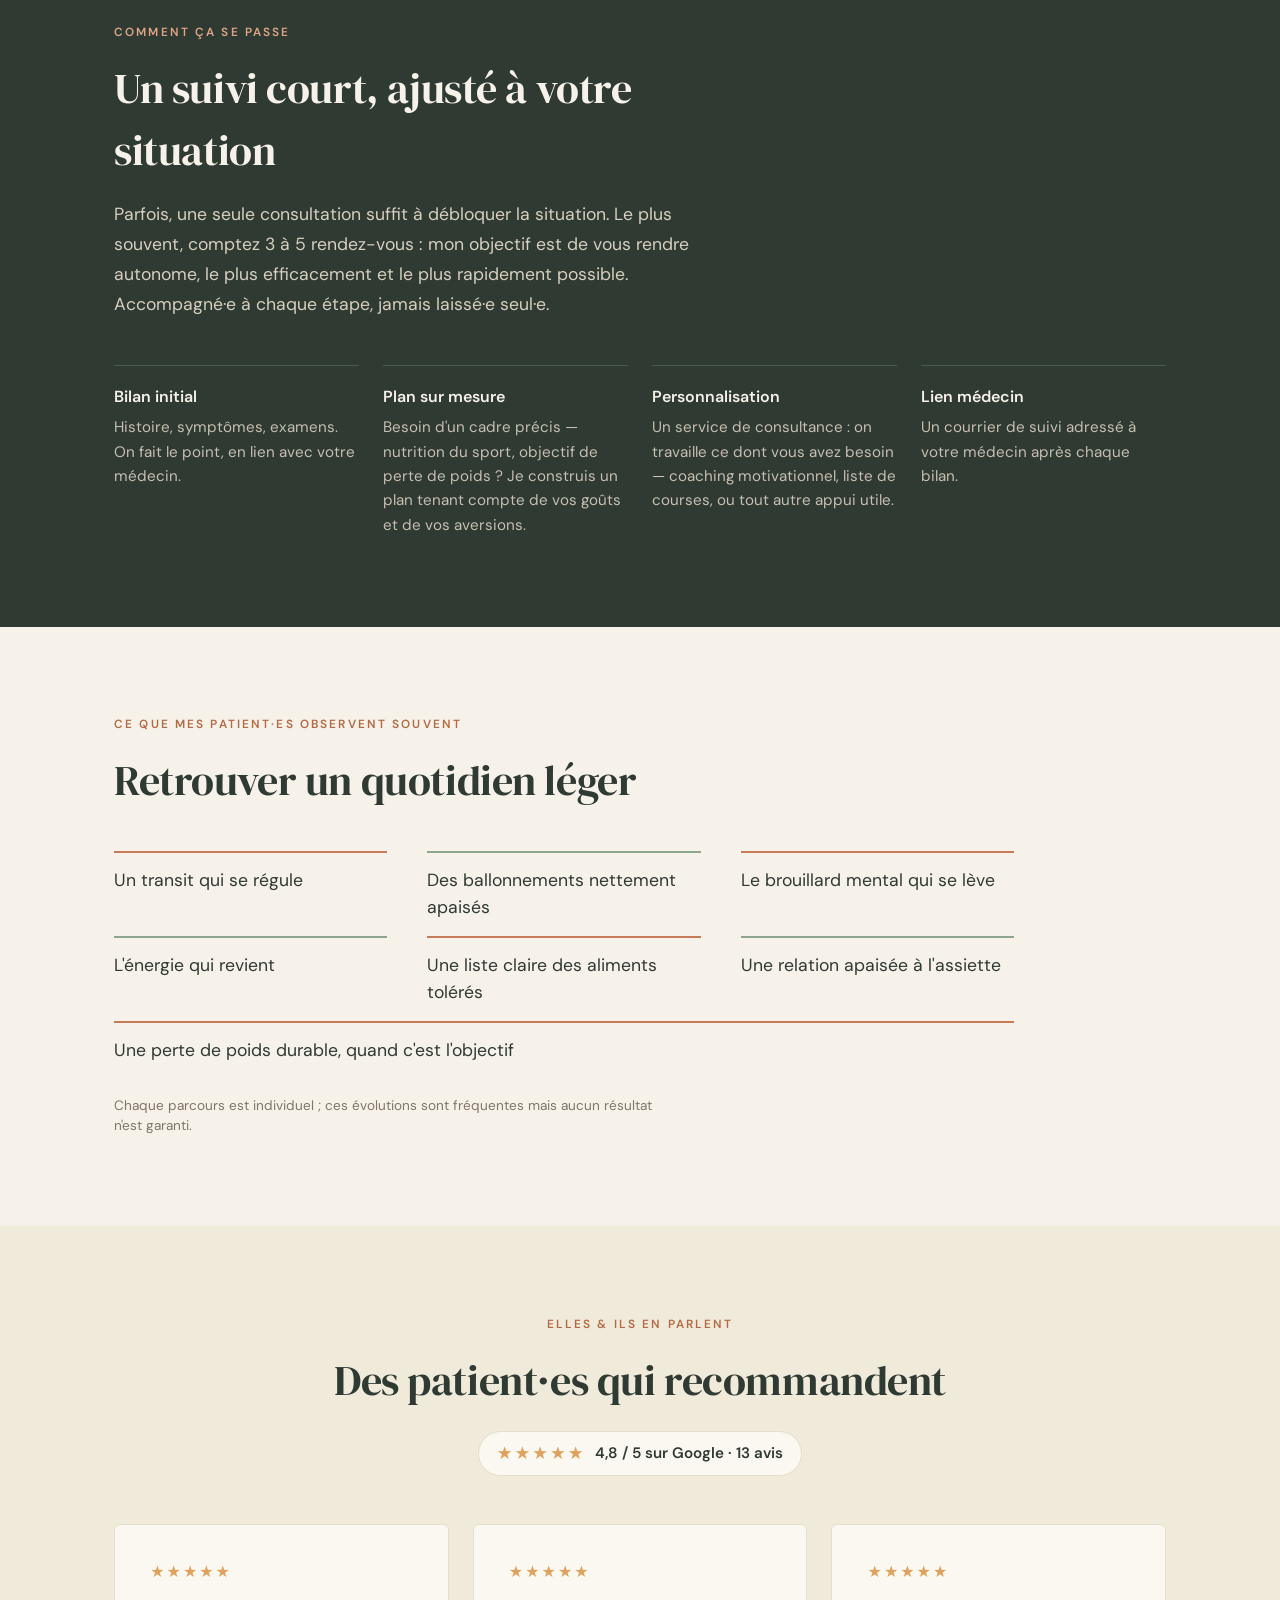
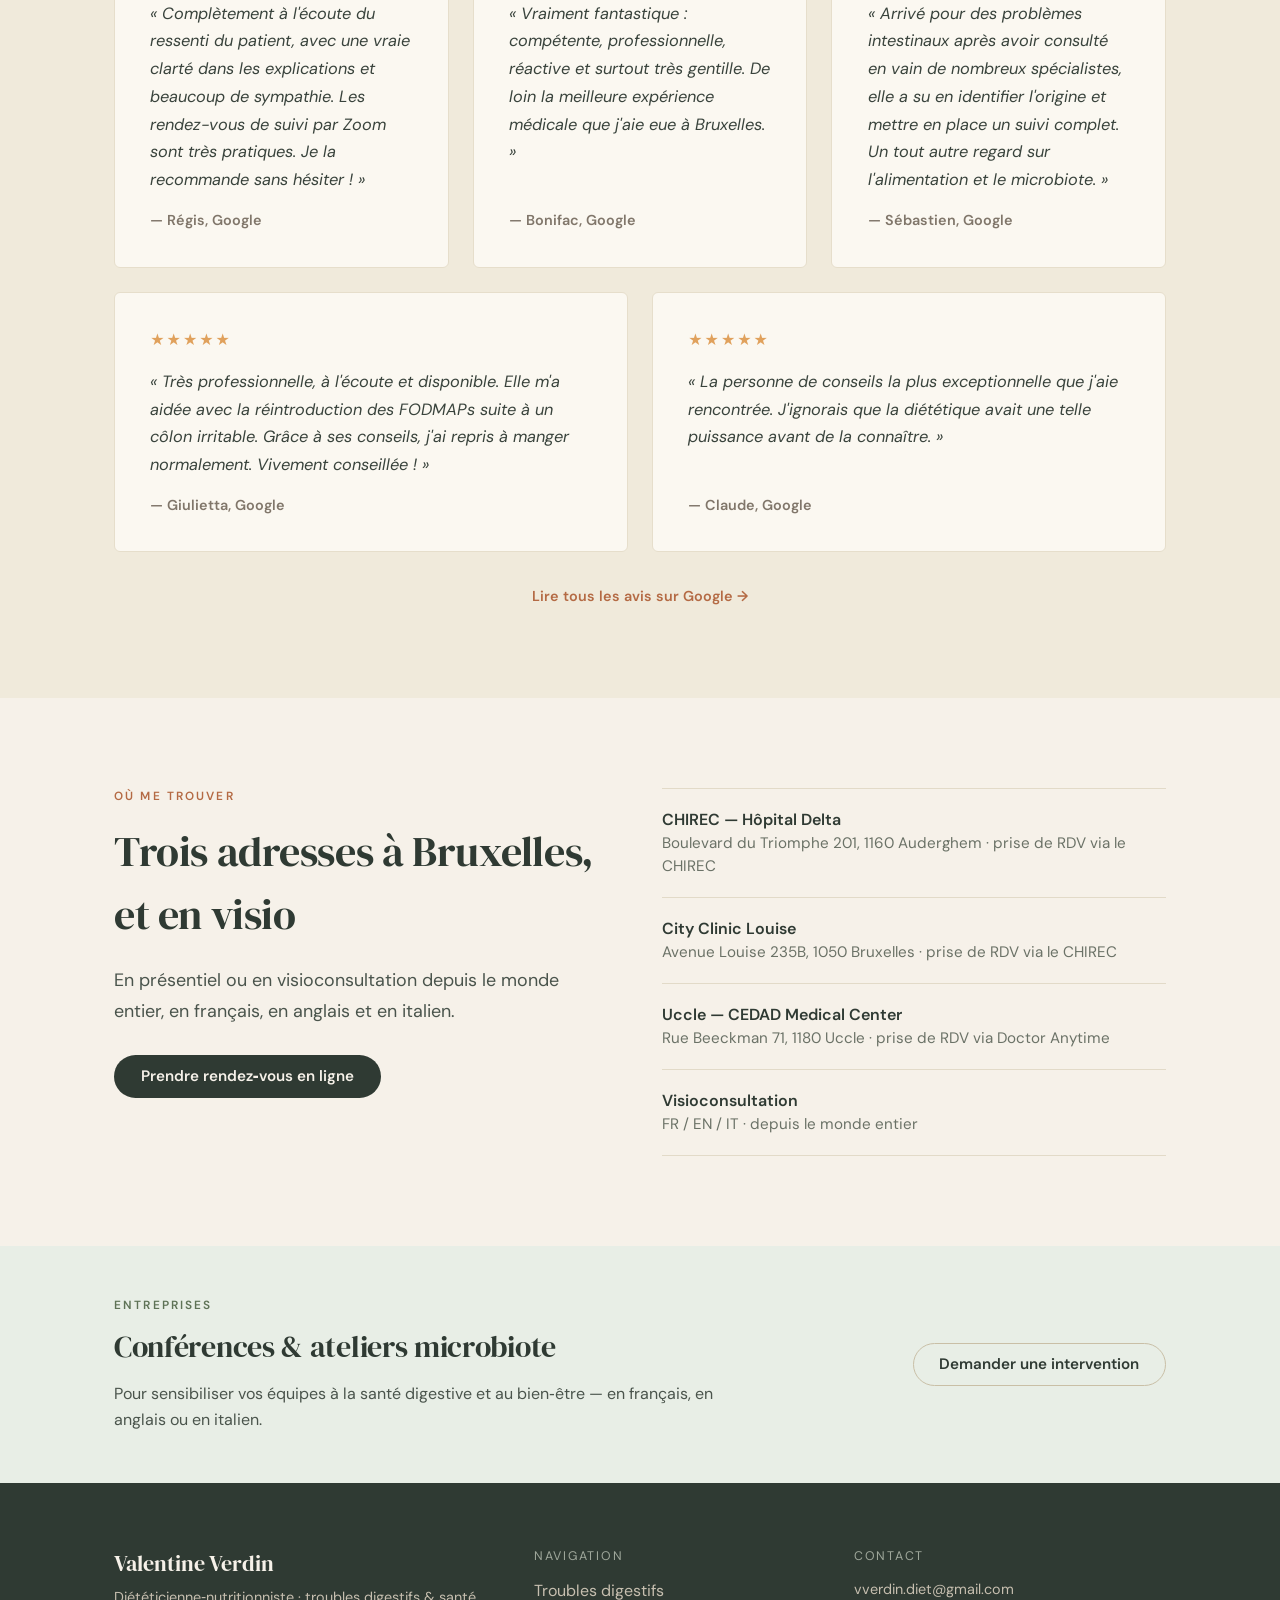
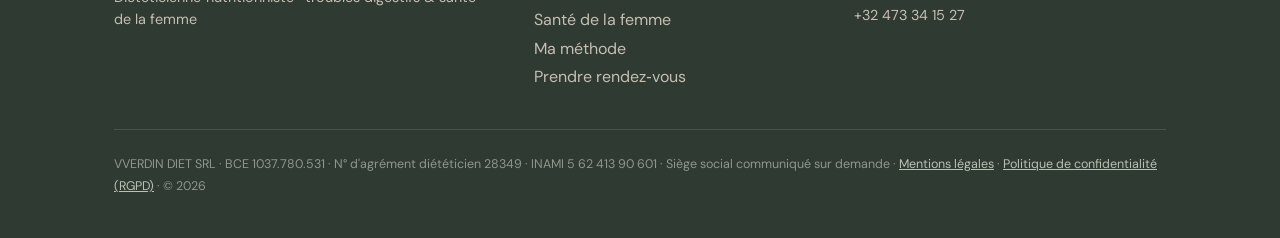
==== commit ebe695b4: "Applique la liste de modifications du 25 novembre Langues : l'italien ajoute partout ou le francais " ====
--- a/index.html
+++ b/index.html
@@ -143,6 +143,7 @@
       <a class="navlink" href="#femme">Santé de la femme</a>
       <a class="navlink" href="#nourriture">Relation à la nourriture</a>
       <a class="navlink" href="#methode">Ma méthode</a>
+      <a class="navlink" href="a-propos/">À propos</a>
       <a class="navlink" href="#contact">Où me trouver</a>
     </nav>
     <div style="display:flex;align-items:center;gap:1.2rem">
@@ -156,9 +157,14 @@
 <section style="width:100%;background:#F6F1E9">
   <div class="wrap sct" style="display:flex;flex-wrap:wrap;gap:clamp(2rem,5vw,4.5rem);align-items:center">
     <div style="flex:1 1 440px;min-width:0">
-      <p class="eyebrow" style="margin-bottom:1.3rem">Formée à l'ULB · Intégrée aux équipes du CHIREC</p>
+      <p class="eyebrow" style="margin-bottom:1.3rem">Diététicienne-nutritionniste · Intégrée aux équipes du CHIREC</p>
       <h1 style="margin:0;font-size:clamp(2.3rem,5vw,4rem);line-height:1.06">Votre ventre vous gâche la vie depuis des années ?</h1>
-      <p class="lede" style="margin-top:1.6rem;max-width:36ch">Ballonnements, fatigue, « côlon irritable » sans réponse ? Je vous aide à comprendre ce qui se passe — SIBO, IMO, ISO, intolérances — notamment grâce au Breath test, puis nous reconstruisons ensemble, étape par étape, une alimentation adaptée pour retrouver de l'énergie.</p>
+      <p class="lede" style="margin-top:1.6rem;max-width:36ch">Ballonnements, fatigue, « côlon irritable » sans réponse ? Je vous aide à comprendre votre inconfort digestif et, si besoin, à vous orienter vers les bons examens et tests — puis à reconstruire, étape par étape, une alimentation qui vous rend votre énergie.</p>
+      <ul style="list-style:none;margin:1.5rem 0 0;padding:0;max-width:40ch">
+        <li style="margin:.45rem 0;padding-left:1rem;border-left:2px solid #C77B58;font-family:'DM Serif Display',Georgia,serif;font-style:italic;font-size:1.08rem;color:#4A544C">« Le soir, j'ai l'air enceinte. »</li>
+        <li style="margin:.45rem 0;padding-left:1rem;border-left:2px solid #C77B58;font-family:'DM Serif Display',Georgia,serif;font-style:italic;font-size:1.08rem;color:#4A544C">« On m'a dit que c'était dans ma tête. »</li>
+        <li style="margin:.45rem 0;padding-left:1rem;border-left:2px solid #C77B58;font-family:'DM Serif Display',Georgia,serif;font-style:italic;font-size:1.08rem;color:#4A544C">« Je traîne ça depuis des années, sans réponse. »</li>
+      </ul>
       <div style="margin-top:2.2rem;display:flex;flex-wrap:wrap;gap:.9rem">
         <a href="#rdv" class="btn btn-primary">Prendre rendez‑vous</a>
         <a href="#methode" class="btn btn-ghost">Comment je travaille</a>
@@ -190,7 +196,7 @@
   <div class="wrap sct">
     <div style="max-width:620px">
       <p class="eyebrow" style="margin-bottom:1rem">Par où commencer</p>
-      <h2 style="margin:0;font-size:clamp(1.9rem,3.4vw,2.7rem)">Trois raisons de pousser ma porte</h2>
+      <h2 style="margin:0;font-size:clamp(1.9rem,3.4vw,2.7rem)">Plusieurs raisons de pousser ma porte</h2>
       <p class="lede" style="margin-top:1.1rem">Selon ce qui vous amène. Et si vous hésitez, prenez simplement rendez‑vous : on fera le tri ensemble.</p>
     </div>
     <div style="margin-top:3rem;display:flex;flex-wrap:wrap;gap:1.5rem">
@@ -198,7 +204,7 @@
         <span class="eyebrow">Ma spécialité</span>
         <svg width="30" height="30" viewBox="0 0 24 24" fill="none" stroke="#C77B58" stroke-width="1.5" aria-hidden="true"><path d="M12 3c-3 0-5 2.2-5 5 0 2 1 3.2 1 5.5A4 4 0 0 0 12 21a4 4 0 0 0 4-4c0-2.3 1-3.5 1-5.5 0-2.8-2-5-5-5z"></path><path d="M9.5 9.5c.8.8 4.2.8 5 0"></path></svg>
         <h3 style="margin:0;font-size:1.45rem">Troubles digestifs</h3>
-        <p style="color:#4A544C;line-height:1.6">SII, ballonnements, SIBO, IMO, ISO. Interprétation du Breath test, Low FODMAP en 3 phases, réintroduction guidée.</p>
+        <p style="color:#4A544C;line-height:1.6">SII, ballonnements, SIBO, IMO, ISO (H2S). Interprétation du Breath test, Low FODMAP en 3 phases, réintroduction guidée.</p>
         <a href="#methode" class="navlink" style="margin-top:auto;color:#B46A44;font-weight:600">Découvrir&nbsp;→</a>
       </article>
       <article class="card" style="flex:1 1 300px;min-width:0;border-top:3px solid #8FA68E">
@@ -215,6 +221,13 @@
         <p style="color:#4A544C;line-height:1.6">Fatigué·e de manger « sous contrôle » ? La méthode des 8 étapes pour réapprendre à manger sereinement.</p>
         <a href="#nourriture" class="navlink" style="margin-top:auto;color:#2F3A33;font-weight:600">Découvrir&nbsp;→</a>
       </article>
+      <article class="card" style="flex:1 1 300px;min-width:0;border-top:3px solid #8A7E6B">
+        <span class="eyebrow" style="color:#8A7E6B">Performance</span>
+        <svg width="30" height="30" viewBox="0 0 24 24" fill="none" stroke="#8A7E6B" stroke-width="1.5" aria-hidden="true"><path d="M4 12h16M7 8v8M17 8v8M3 10v4M21 10v4"></path></svg>
+        <h3 style="margin:0;font-size:1.45rem">Nutrition du sport</h3>
+        <p style="color:#4A544C;line-height:1.6">Énergie, récupération, composition corporelle : une alimentation au service de vos performances et de votre bien-être.</p>
+        <a href="#rdv" class="navlink" style="margin-top:auto;color:#8A7E6B;font-weight:600">En parler&nbsp;→</a>
+      </article>
     </div>
   </div>
 </section>
@@ -243,9 +256,9 @@
       <hr class="rule">
       <div style="padding:1.3rem 0;display:flex;gap:1rem"><span style="color:#C77B58;font-weight:700">02</span><p style="color:#39433C"><strong style="font-weight:600">En lien avec votre médecin</strong> — gastro‑entérologue, gynécologue, médecin traitant. Un courrier de suivi après chaque bilan.</p></div>
       <hr class="rule">
-      <div style="padding:1.3rem 0;display:flex;gap:1rem"><span style="color:#C77B58;font-weight:700">03</span><p style="color:#39433C"><strong style="font-weight:600">Aide à la compréhension du Breath test</strong> — SIBO (hydrogène), IMO (méthane), ISO (sulfure d'hydrogène) : je vous aide à comprendre votre résultat et ce qu'il implique pour votre alimentation.</p></div>
-      <hr class="rule">
-      <div style="padding:1.3rem 0;display:flex;gap:1rem"><span style="color:#C77B58;font-weight:700">04</span><p style="color:#39433C"><strong style="font-weight:600">Une approche globale</strong> — microbiote, axe intestin‑cerveau, nerf vague, sommeil, stress. Et un accompagnement en français comme en anglais.</p></div>
+      <div style="padding:1.3rem 0;display:flex;gap:1rem"><span style="color:#C77B58;font-weight:700">03</span><p style="color:#39433C"><strong style="font-weight:600">Aide à la compréhension du Breath test</strong> — SIBO (hydrogène), IMO (méthane), ISO (H2S, sulfure d'hydrogène) : je vous aide à comprendre votre résultat et ce qu'il implique pour votre alimentation.</p></div>
+      <hr class="rule">
+      <div style="padding:1.3rem 0;display:flex;gap:1rem"><span style="color:#C77B58;font-weight:700">04</span><p style="color:#39433C"><strong style="font-weight:600">Une approche globale</strong> — microbiote, axe intestin‑cerveau, nerf vague, sommeil, stress. Et un accompagnement en français, en anglais et en italien.</p></div>
       <hr class="rule">
     </div>
   </div>
@@ -255,9 +268,9 @@
 <section id="methode" style="width:100%;background:#F6F1E9">
   <div class="wrap sct">
     <div style="max-width:620px">
-      <p class="eyebrow" style="margin-bottom:1rem">Ma méthode</p>
+      <p class="eyebrow" style="margin-bottom:1rem">Troubles digestifs · Low FODMAP</p>
       <h2 style="margin:0;font-size:clamp(1.9rem,3.4vw,2.7rem)">Le Low FODMAP, un chemin clair en trois phases</h2>
-      <p class="lede" style="margin-top:1.1rem">En cas de syndrome de l'intestin irritable ou de SIBO, le protocole Low FODMAP se déroule en trois phases. Ce n'est pas un régime à vie : on calme, on teste, puis on construit votre alimentation durable.</p>
+      <p class="lede" style="margin-top:1.1rem">Ces trois phases concernent uniquement le régime Low FODMAP, pour les troubles digestifs (SIBO, IMO, côlon irritable). Pour la perte de poids, l'équilibre hormonal ou le sport, l'approche est différente : un accompagnement personnalisé, sans ces phases.</p>
     </div>
     <div style="margin-top:3rem;display:flex;flex-wrap:wrap;gap:1.5rem">
       <div style="flex:1 1 280px;min-width:0">
@@ -290,8 +303,21 @@
     </div>
     <div style="flex:1 1 360px;min-width:0">
       <p class="eyebrow" style="color:#5E7256;margin-bottom:1rem">Santé de la femme</p>
-      <h2 style="margin:0;font-size:clamp(1.8rem,3.2vw,2.5rem)">Endométriose, SOPK, périménopause, ménopause</h2>
+      <h2 style="margin:0;font-size:clamp(1.8rem,3.2vw,2.5rem)">Endométriose, SOPK (SMOP), périménopause, ménopause</h2>
       <p class="lede" style="margin-top:1.2rem">J'accompagne les femmes qui traversent ces transitions et ces problématiques, en lien étroit avec votre gynécologue — notamment au sein des Cliniques de l'Endométriose et de la Ménopause du CHIREC.</p>
+      <a href="#rdv" class="btn btn-ghost" style="margin-top:1.8rem">En parler en consultation</a>
+    </div>
+  </div>
+</section>
+
+<!-- ============ PERTE DE POIDS ============ -->
+<section id="poids" style="width:100%;background:#FBF8F1;border-top:1px solid #E6DECB">
+  <div class="wrap sct">
+    <div style="max-width:680px">
+      <p class="eyebrow" style="margin-bottom:1rem">Perte de poids</p>
+      <h2 style="margin:0;font-size:clamp(1.8rem,3.2vw,2.5rem)">Perdre du poids durablement, sans frustration</h2>
+      <p class="lede" style="margin-top:1.2rem">Ici, pas de régime restrictif. Les régimes privatifs sont une source de frustration, souvent suivis d'une reprise de poids, et peuvent favoriser les troubles du comportement alimentaire : ils ne tiennent pas sur le long terme.</p>
+      <p style="margin-top:1.1rem;font-size:1.05rem;line-height:1.75;color:#4A544C">Mon approche est différente : réfléchir intelligemment et viser le long terme, pour perdre du poids durablement tout en se sentant bien dans sa peau. On mange de tout — il n'y a pas d'aliments interdits — en tenant compte de vos goûts et de vos antécédents de santé.</p>
       <a href="#rdv" class="btn btn-ghost" style="margin-top:1.8rem">En parler en consultation</a>
     </div>
   </div>
@@ -400,7 +426,7 @@
     <div style="flex:1 1 340px;min-width:0" id="rdv">
       <p class="eyebrow" style="margin-bottom:1rem">Où me trouver</p>
       <h2 style="margin:0;font-size:clamp(1.9rem,3.4vw,2.6rem)">Trois adresses à Bruxelles, et en visio</h2>
-      <p class="lede" style="margin-top:1.2rem">En présentiel ou en visioconsultation depuis le monde entier, en français comme en anglais.</p>
+      <p class="lede" style="margin-top:1.2rem">En présentiel ou en visioconsultation depuis le monde entier, en français, en anglais et en italien.</p>
       <a href="https://www.doctoranytime.be/d/dieteticien/verdin-valentine" target="_blank" rel="noopener" class="btn btn-primary" style="margin-top:1.8rem">Prendre rendez‑vous en ligne</a>
     </div>
     <div style="flex:1 1 360px;min-width:0;display:flex;flex-direction:column">
@@ -411,7 +437,7 @@
       <hr class="rule">
       <div style="padding:1.2rem 0"><p style="font-weight:600">Uccle — CEDAD Medical Center</p><p style="color:#6B7267;font-size:.95rem">Rue Beeckman 71, 1180 Uccle · prise de RDV via Doctor Anytime</p></div>
       <hr class="rule">
-      <div style="padding:1.2rem 0"><p style="font-weight:600">Visioconsultation</p><p style="color:#6B7267;font-size:.95rem">FR / EN · depuis le monde entier</p></div>
+      <div style="padding:1.2rem 0"><p style="font-weight:600">Visioconsultation</p><p style="color:#6B7267;font-size:.95rem">FR / EN / IT · depuis le monde entier</p></div>
       <hr class="rule">
     </div>
   </div>
@@ -423,7 +449,7 @@
     <div style="flex:1 1 420px;min-width:0">
       <p class="eyebrow" style="color:#5E7256;margin-bottom:.6rem">Entreprises</p>
       <h3 style="margin:0;font-size:clamp(1.4rem,2.4vw,1.9rem)">Conférences &amp; ateliers microbiote</h3>
-      <p style="margin-top:.7rem;color:#4A544C;line-height:1.6;max-width:56ch">Pour sensibiliser vos équipes à la santé digestive et au bien‑être — en français ou en anglais.</p>
+      <p style="margin-top:.7rem;color:#4A544C;line-height:1.6;max-width:56ch">Pour sensibiliser vos équipes à la santé digestive et au bien‑être — en français, en anglais ou en italien.</p>
     </div>
     <a href="mailto:vverdin.diet@gmail.com?subject=Demande%20d%27intervention" class="btn btn-ghost">Demander une intervention</a>
   </div>
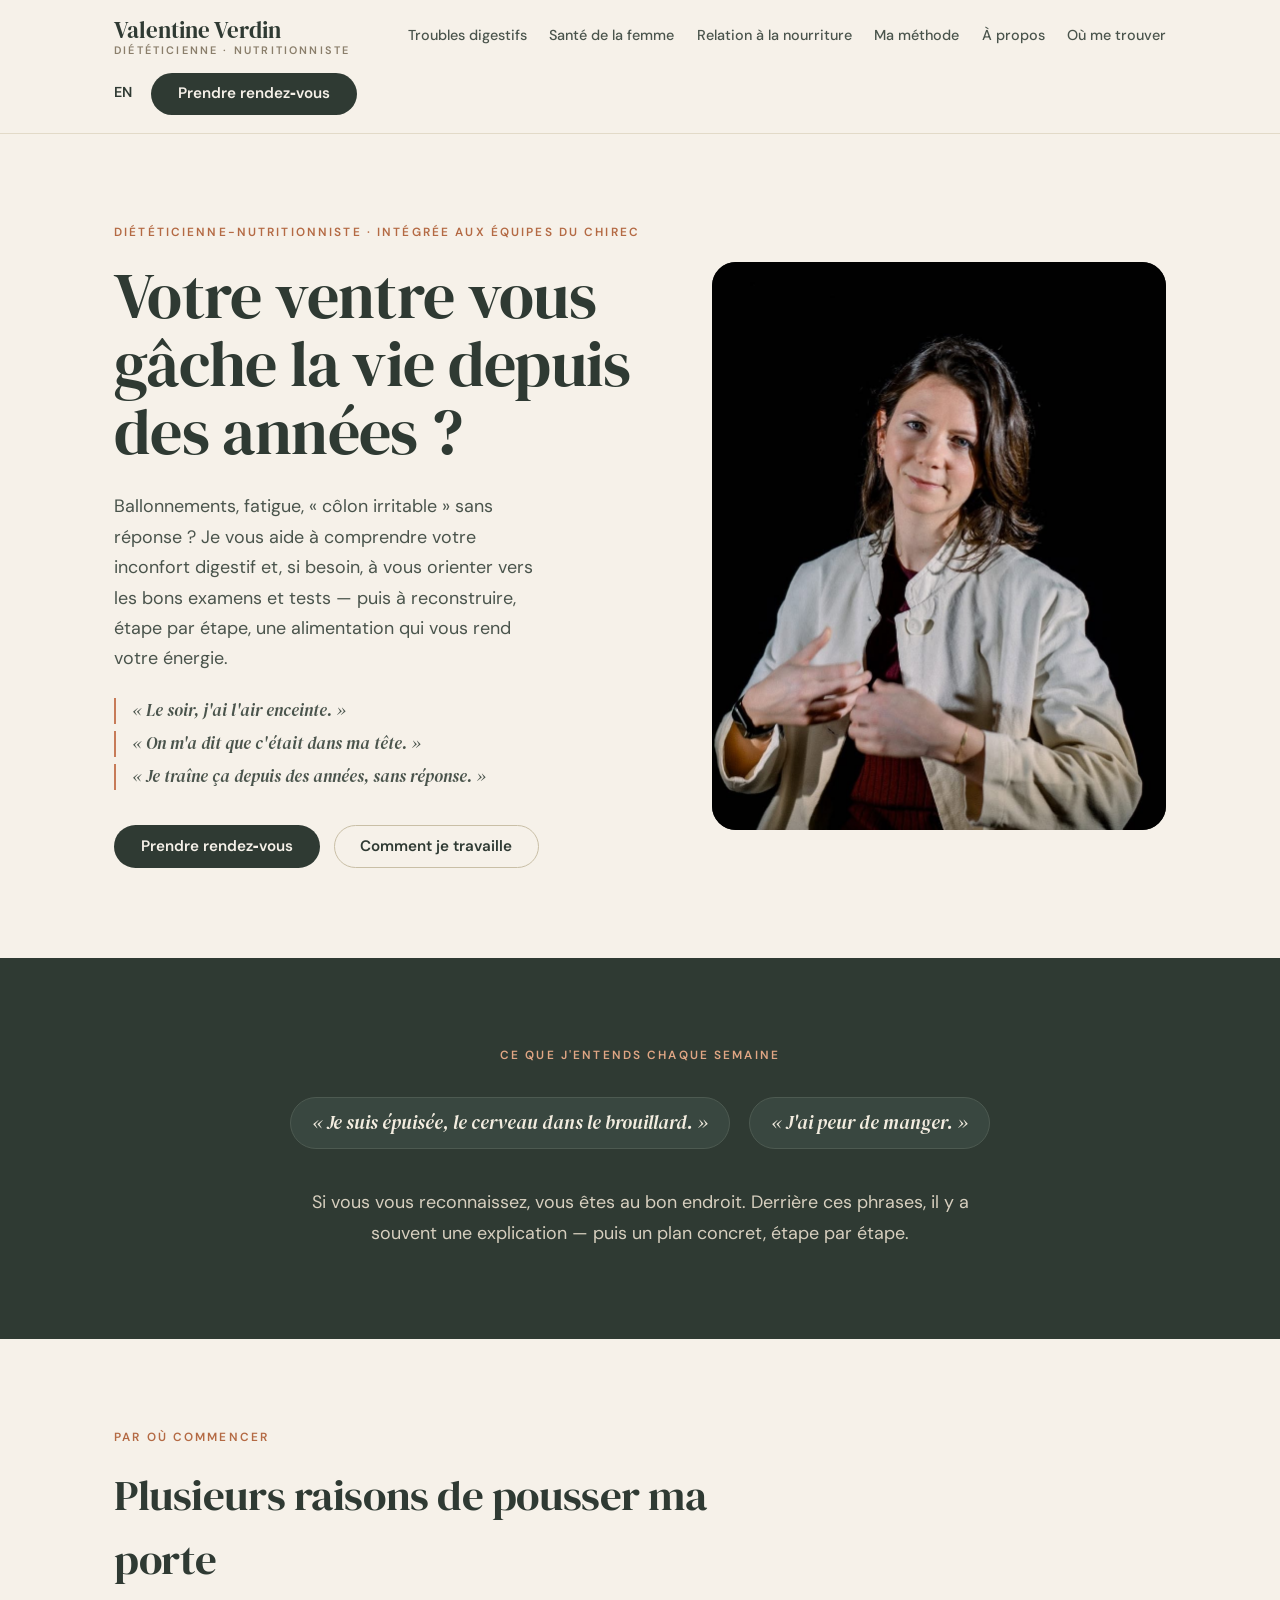
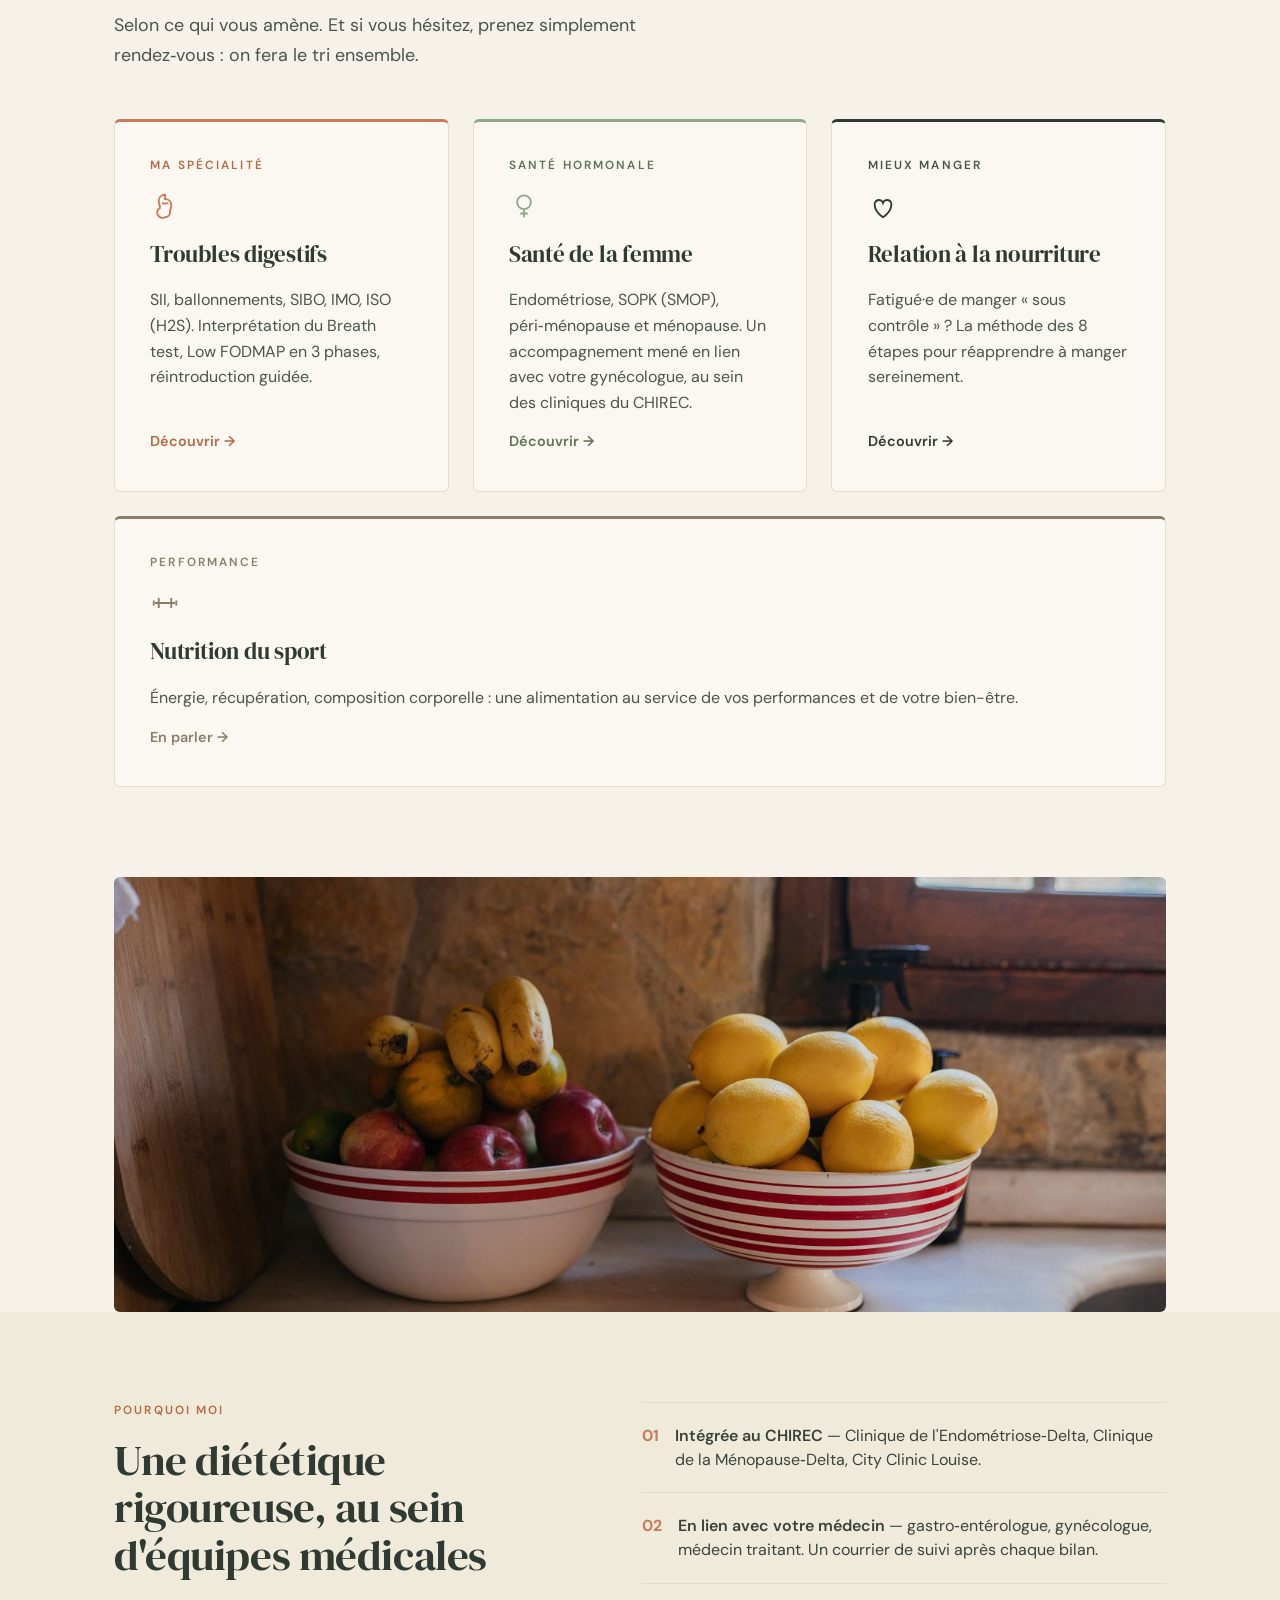
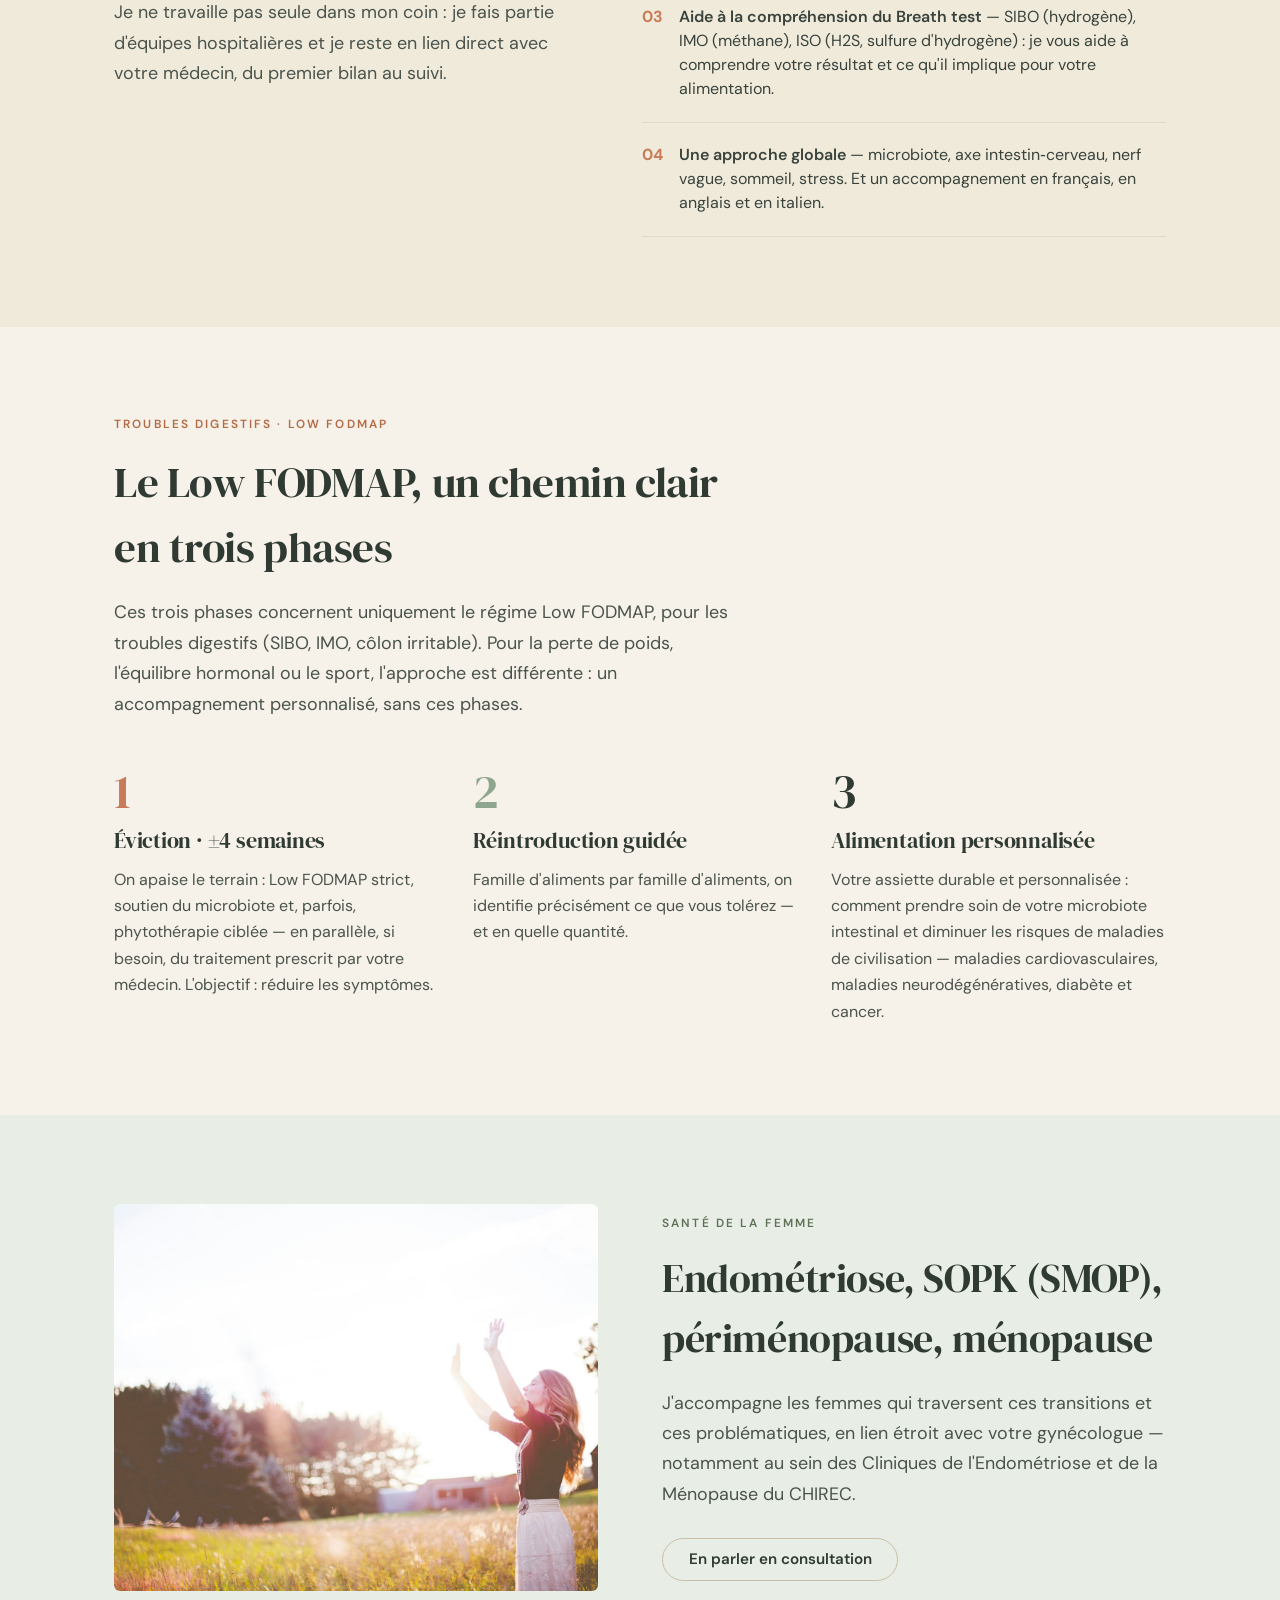
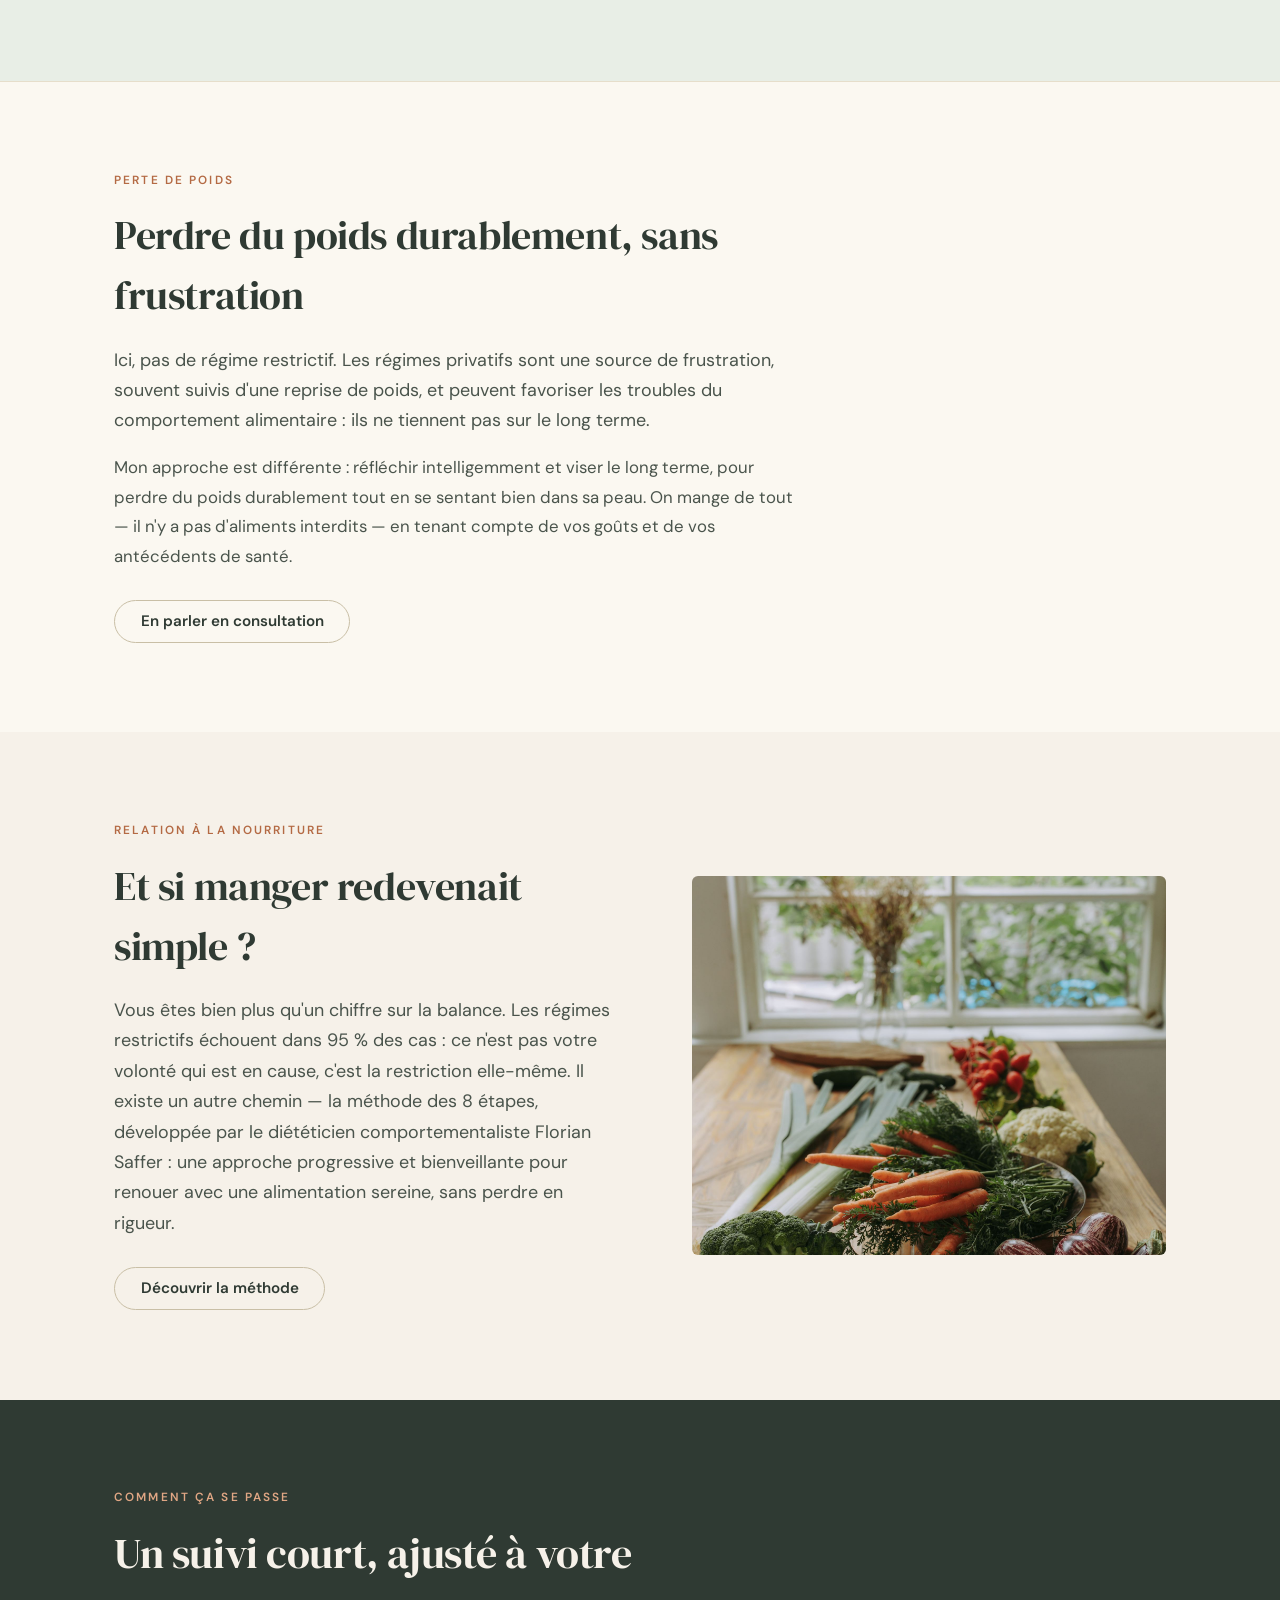
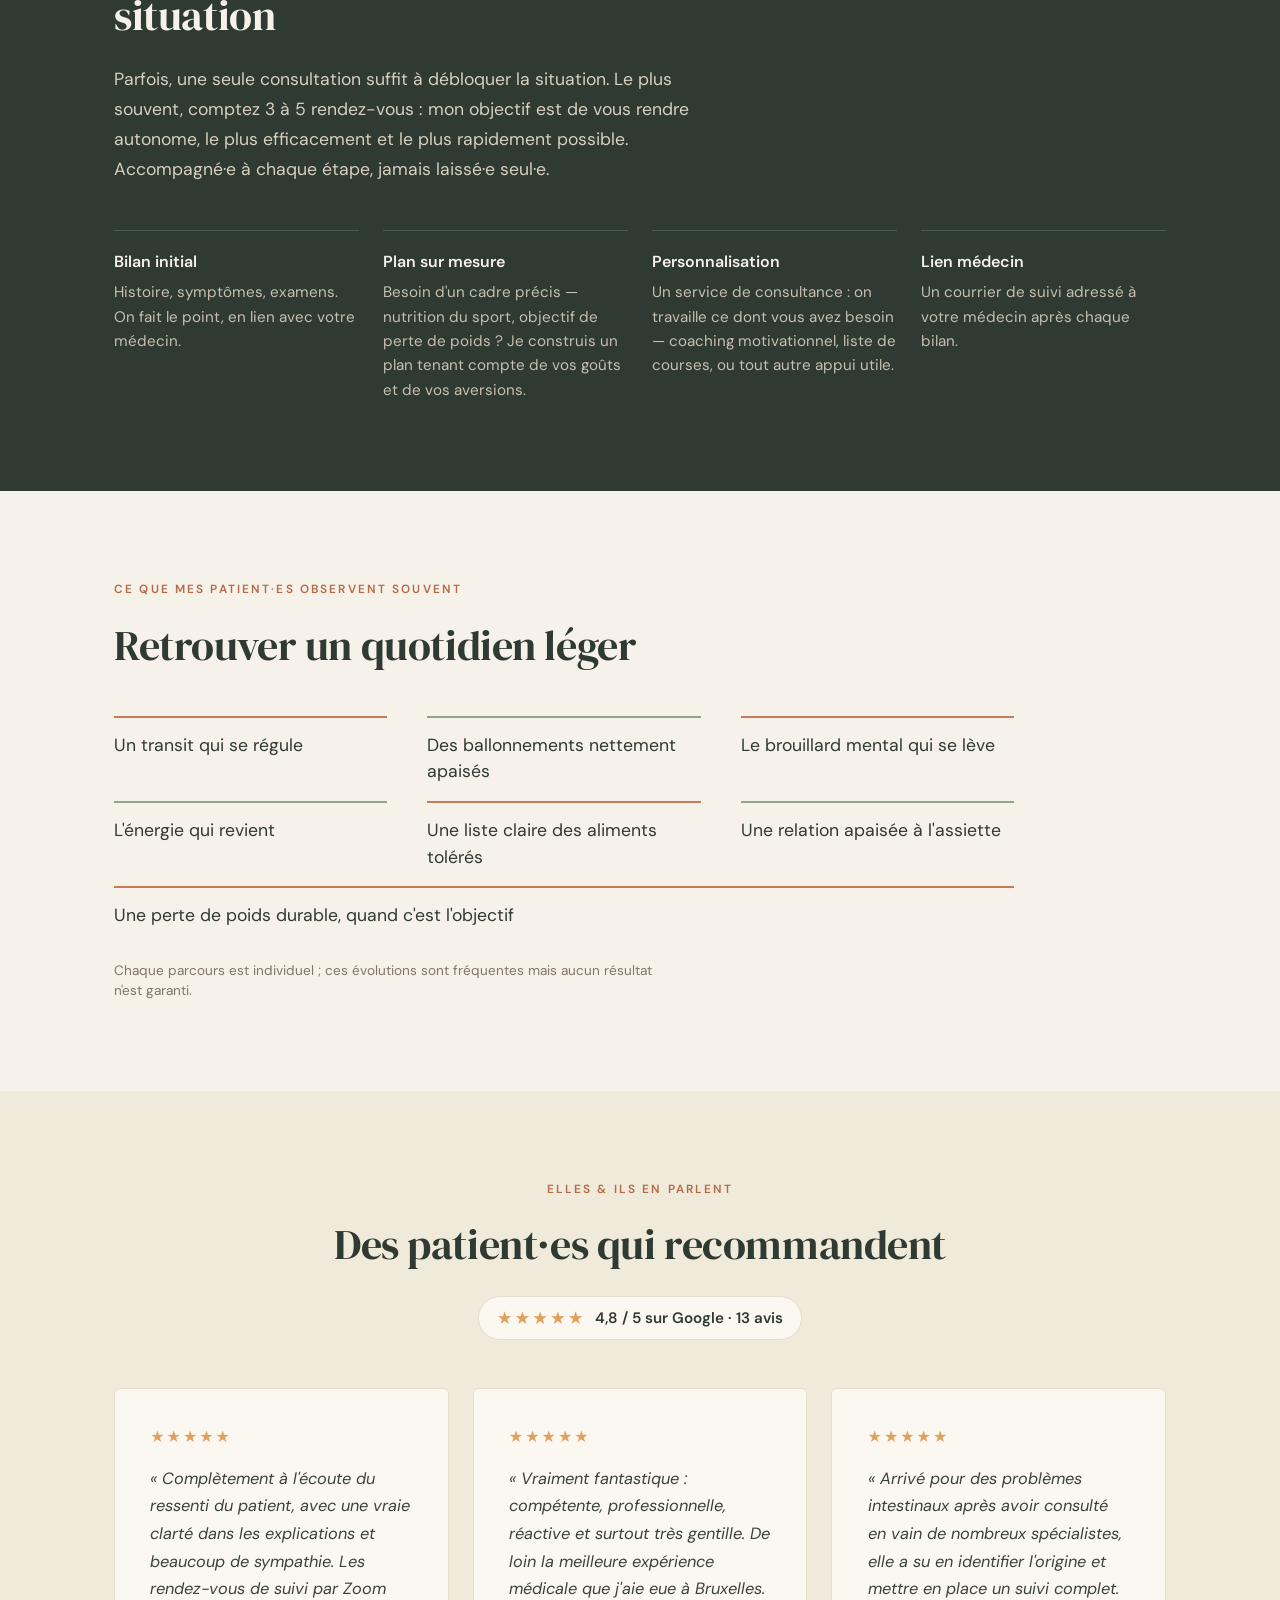
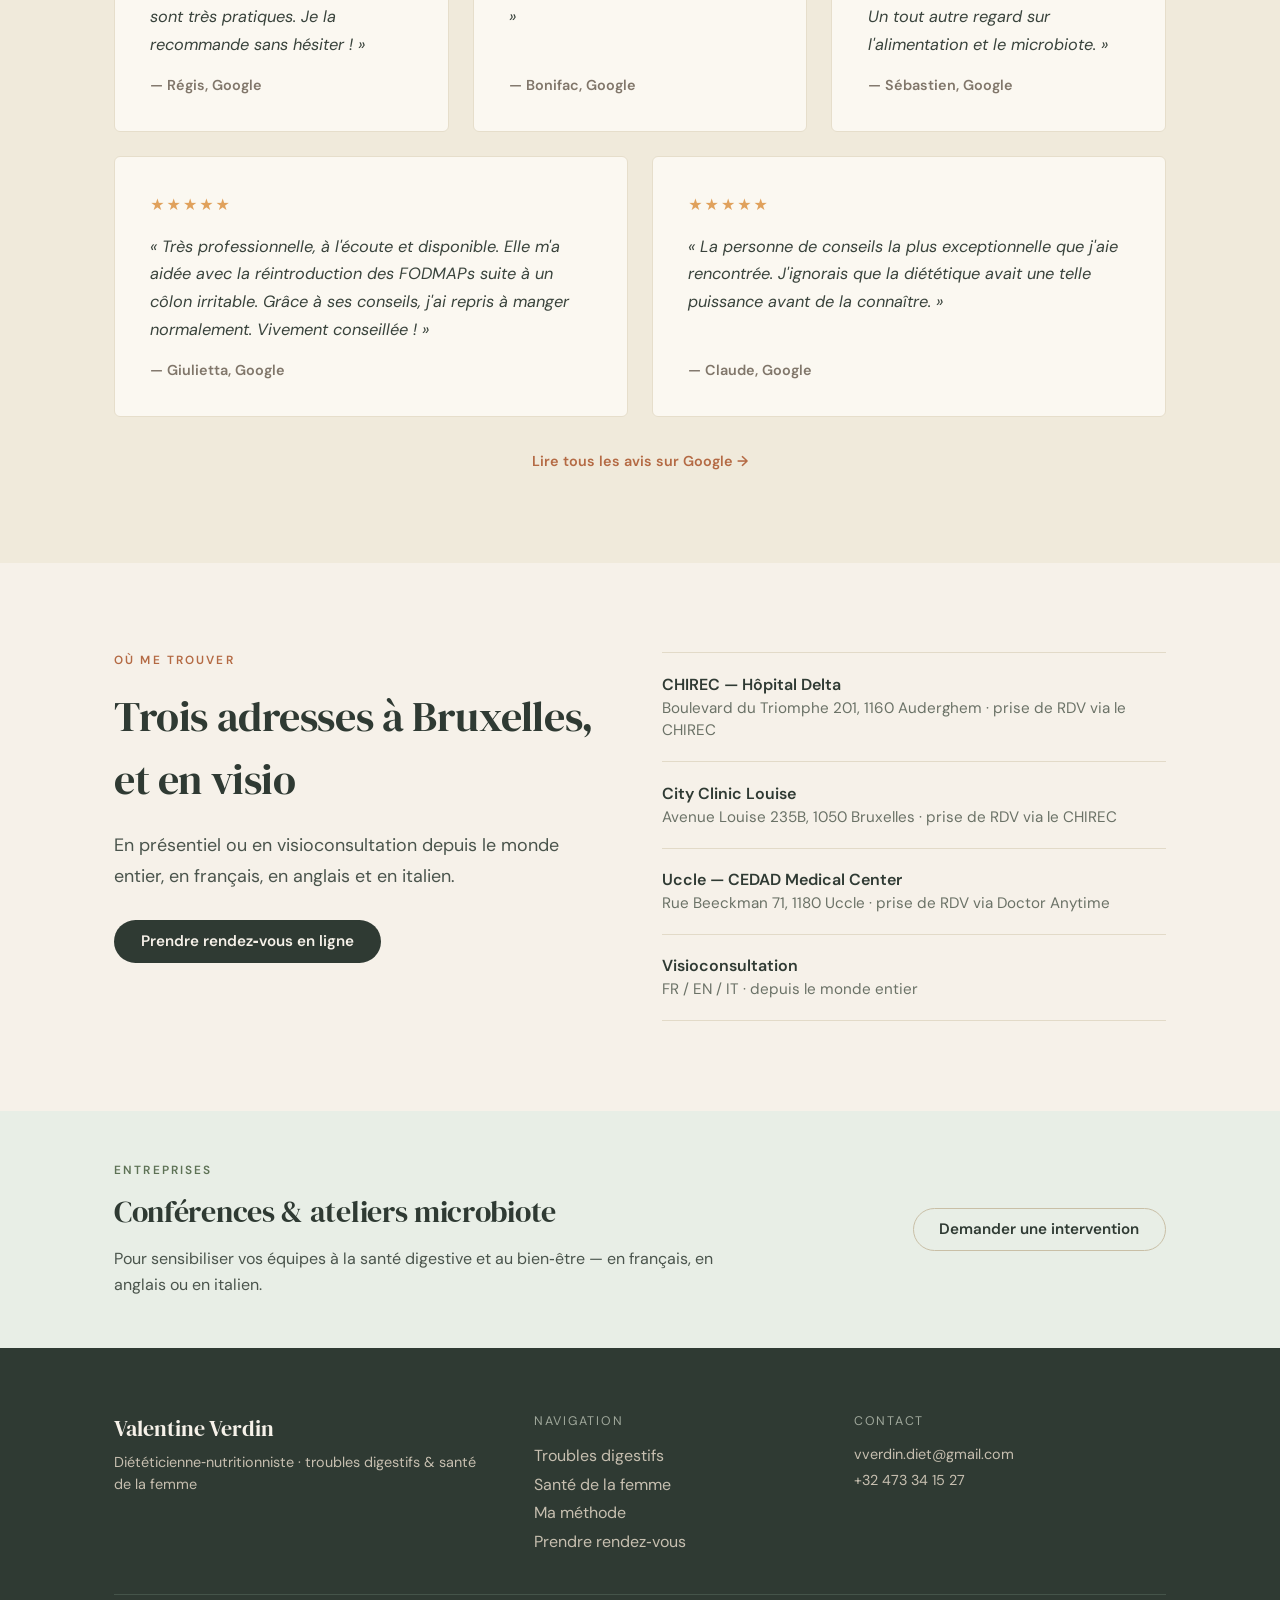
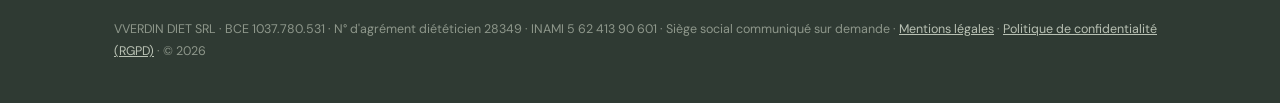
==== commit 32fd2d66: "Retire la repetition des trois phrases entre le hero et la section Les trois phrases demandees dans " ====
--- a/index.html
+++ b/index.html
@@ -181,9 +181,6 @@
   <div class="wrap sct">
     <p class="eyebrow" style="color:#E0A684;text-align:center;margin-bottom:2rem">Ce que j'entends chaque semaine</p>
     <div style="display:flex;flex-wrap:wrap;gap:1rem 1.2rem;justify-content:center;max-width:960px;margin:0 auto">
-      <span class="chip">« Le soir, j'ai l'air enceinte. »</span>
-      <span class="chip">« On m'a dit que c'était dans ma tête. »</span>
-      <span class="chip">« Je traîne ça depuis des années, sans réponse. »</span>
       <span class="chip">« Je suis épuisée, le cerveau dans le brouillard. »</span>
       <span class="chip">« J'ai peur de manger. »</span>
     </div>
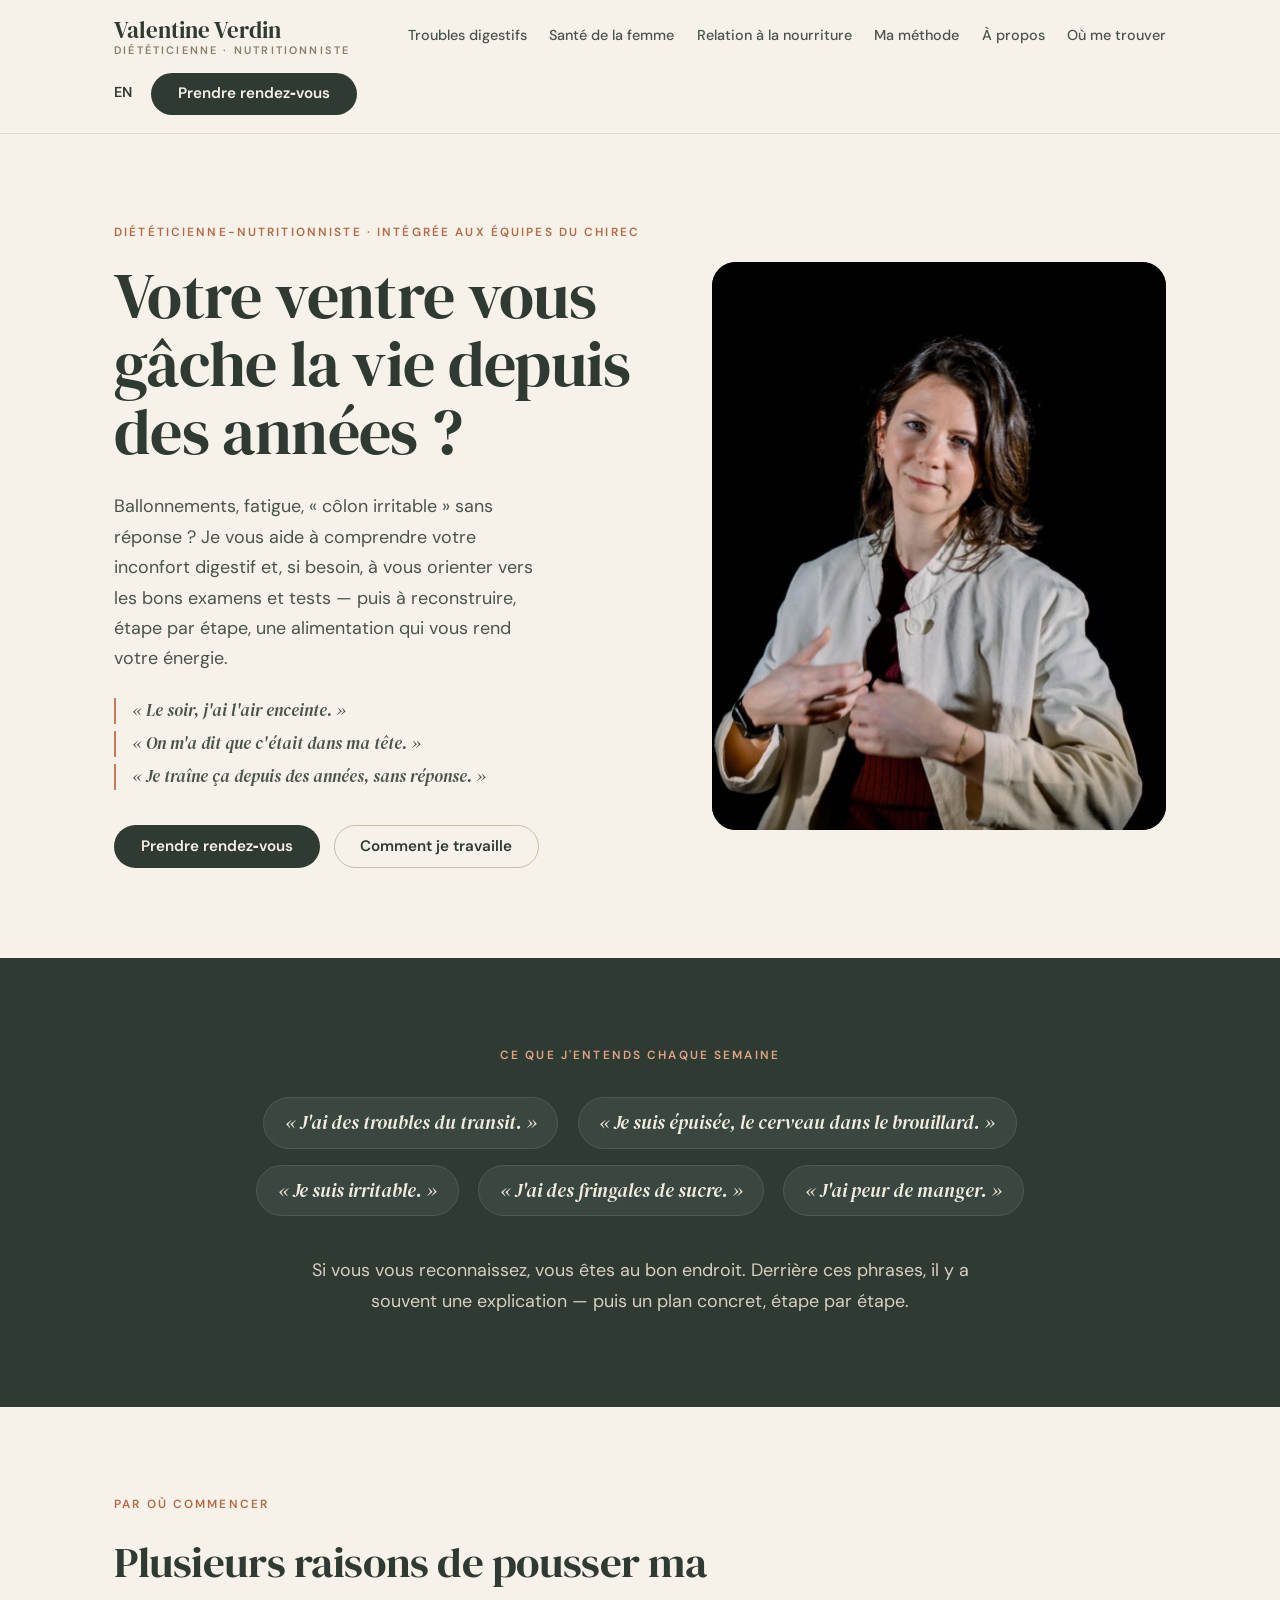
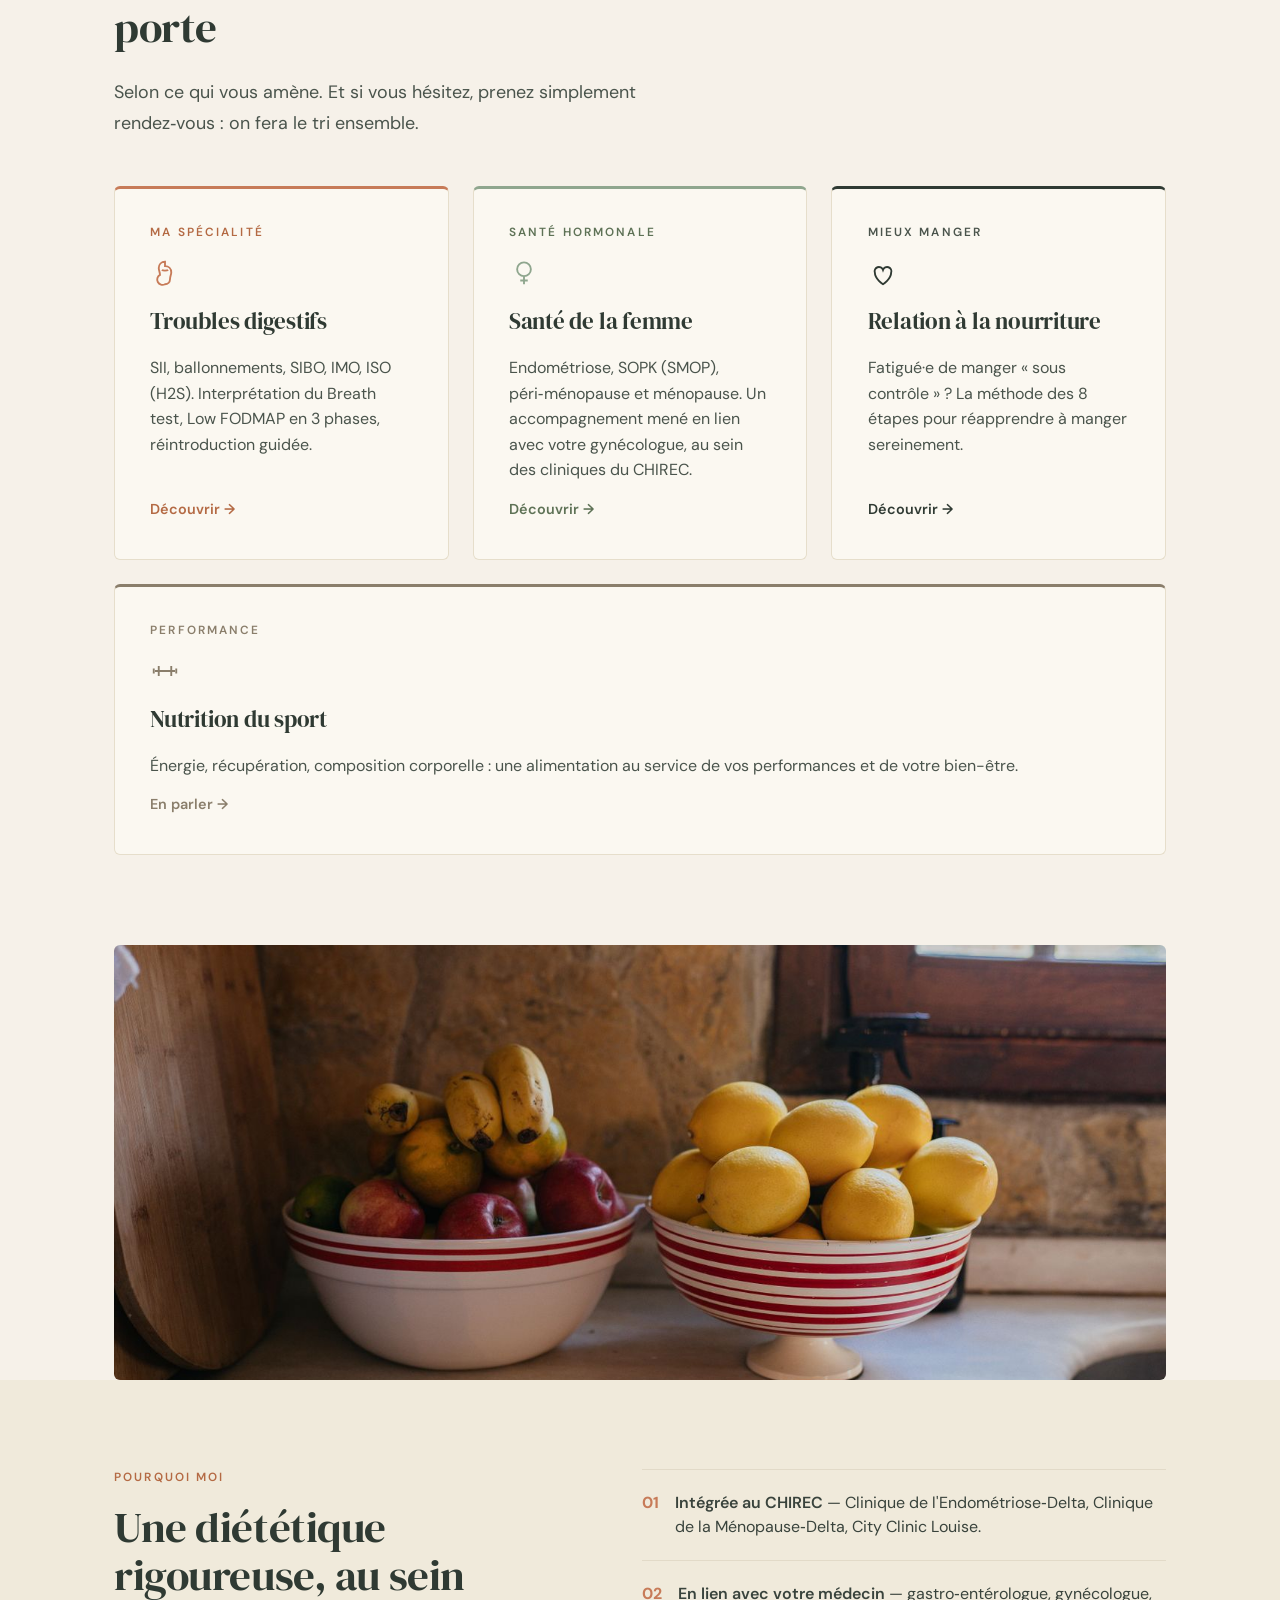
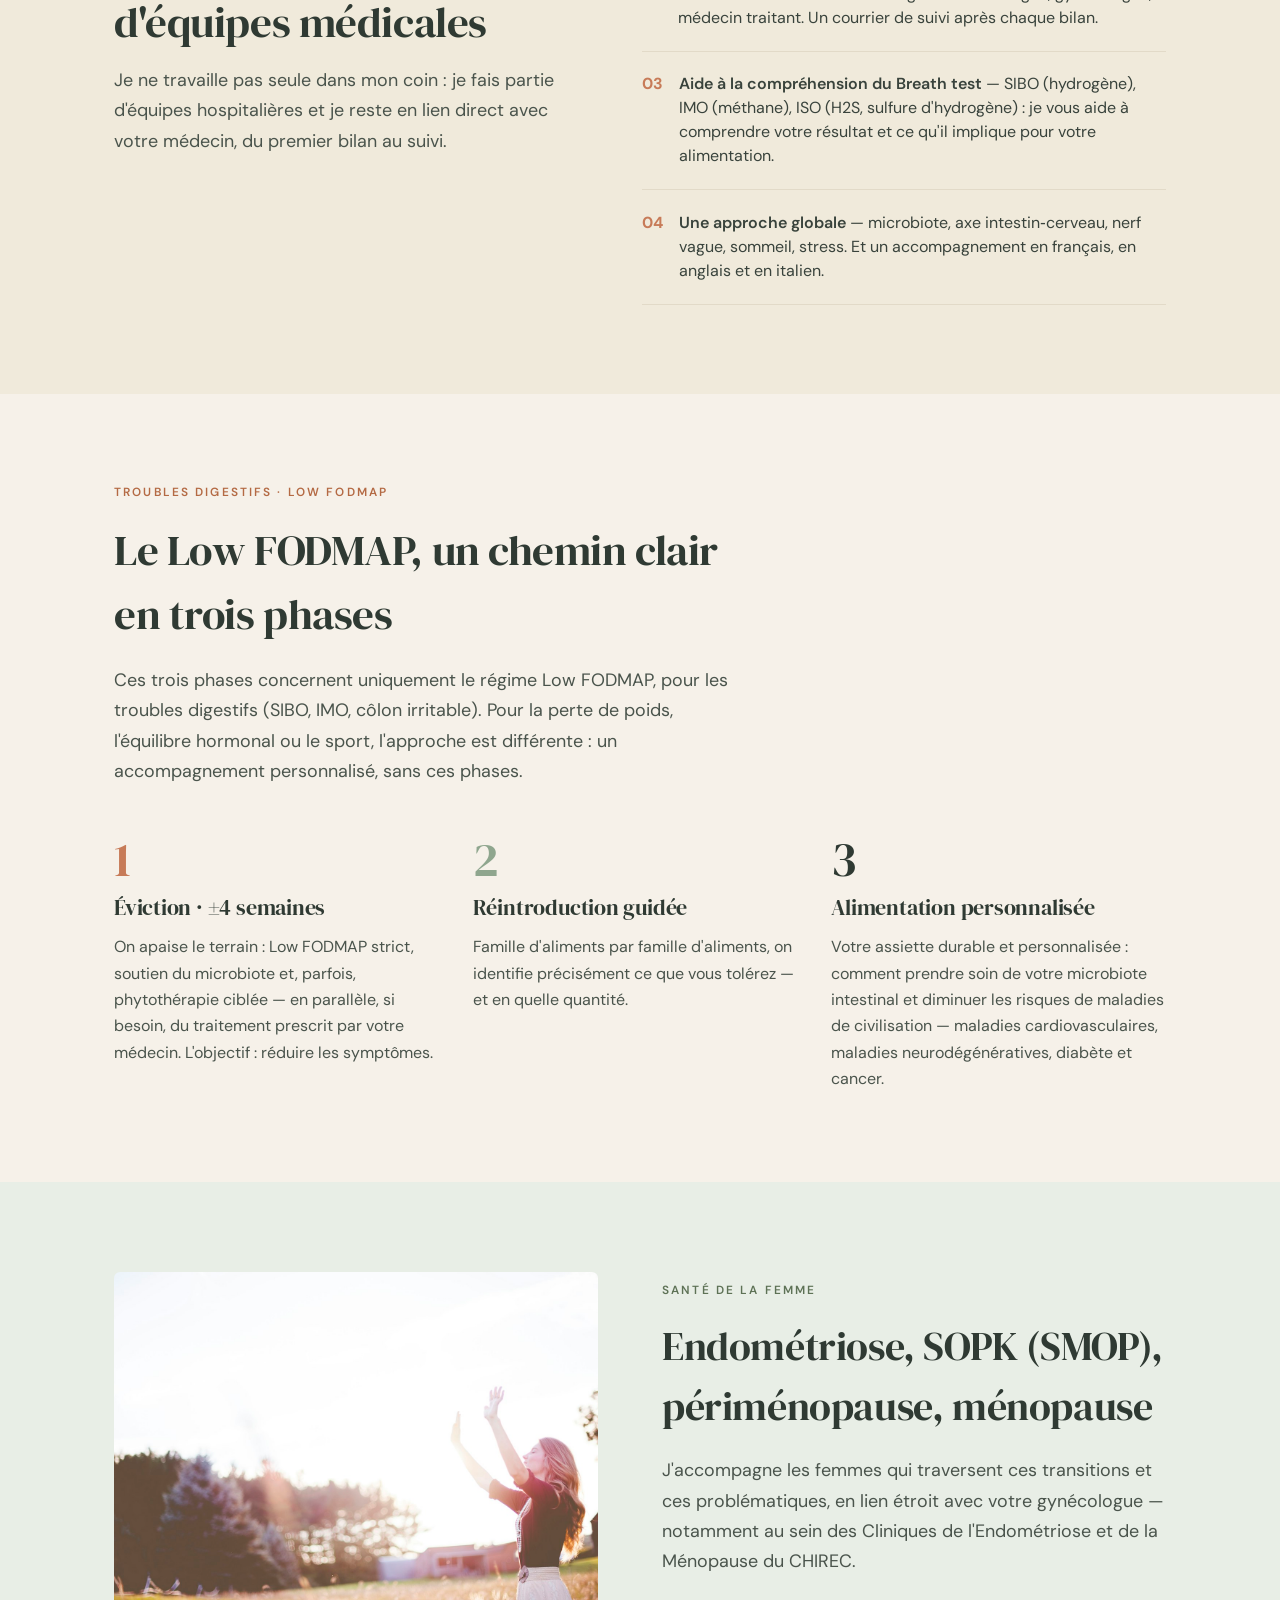
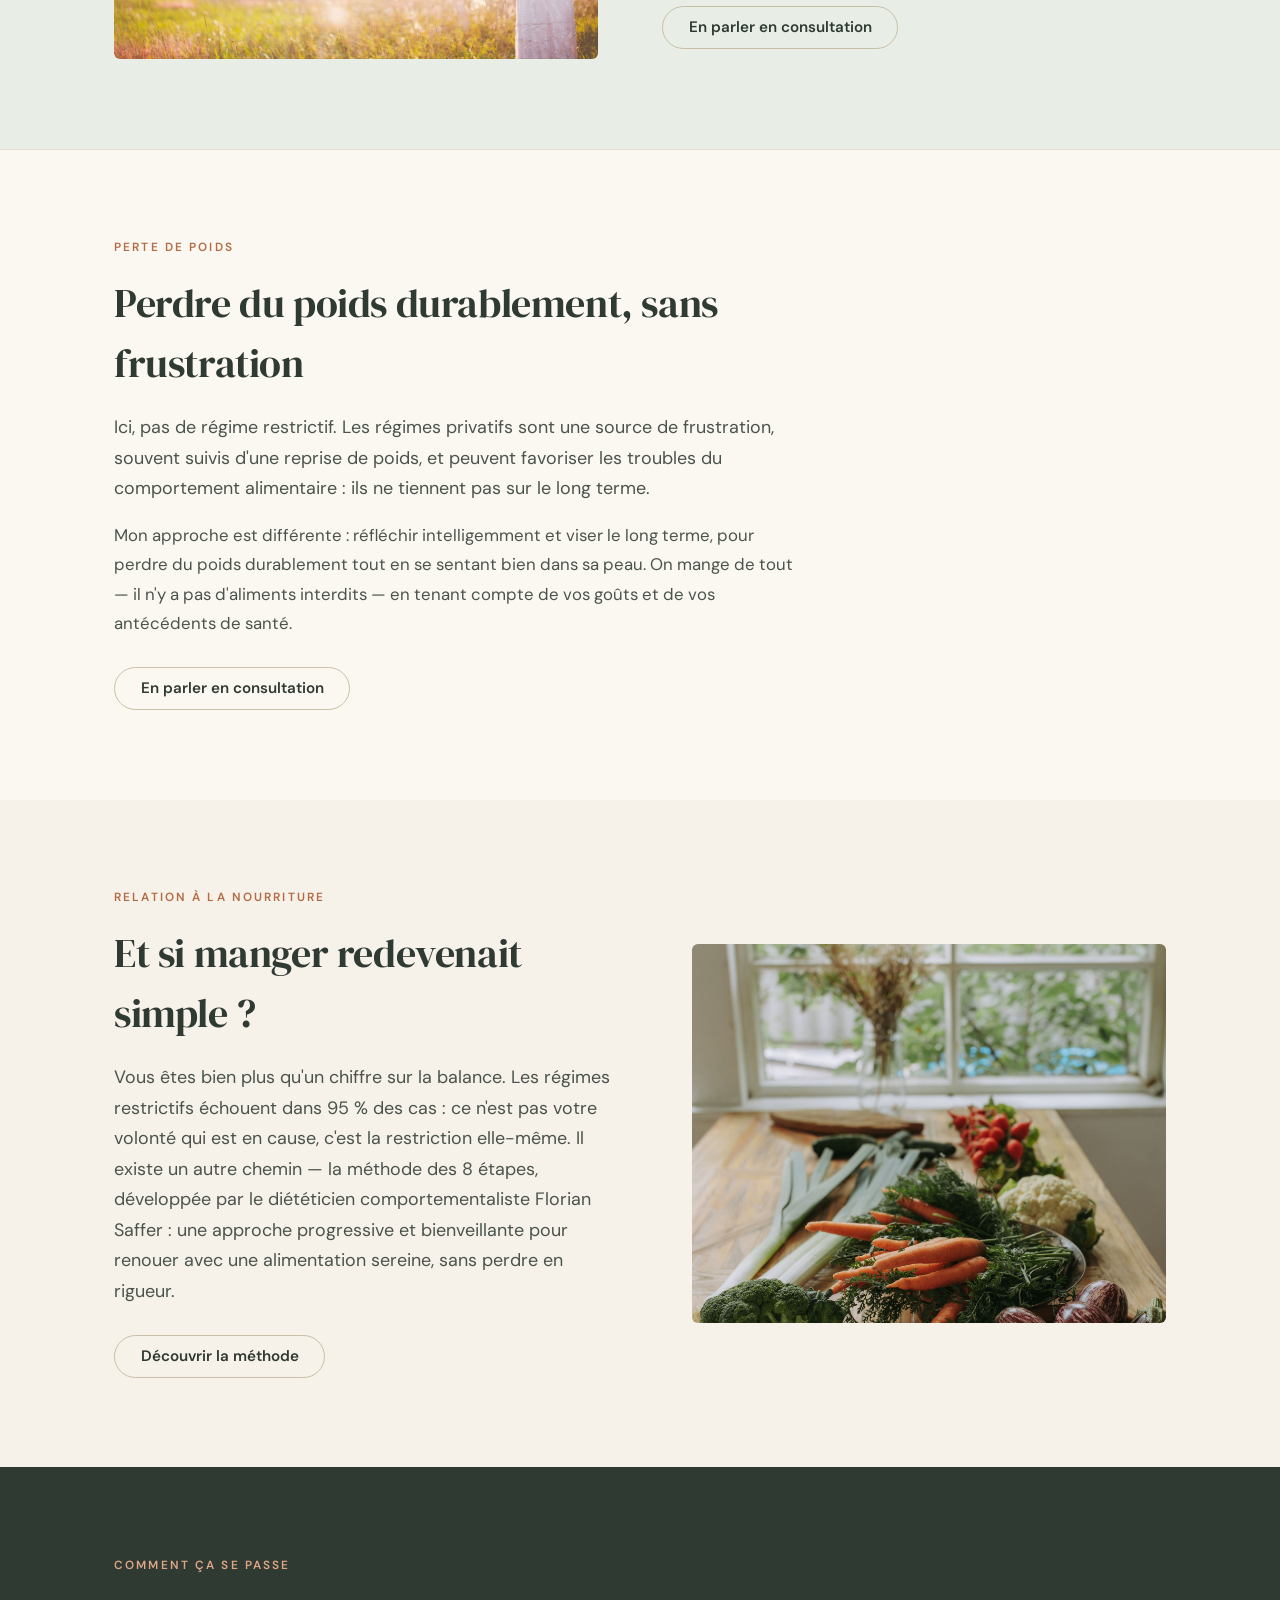
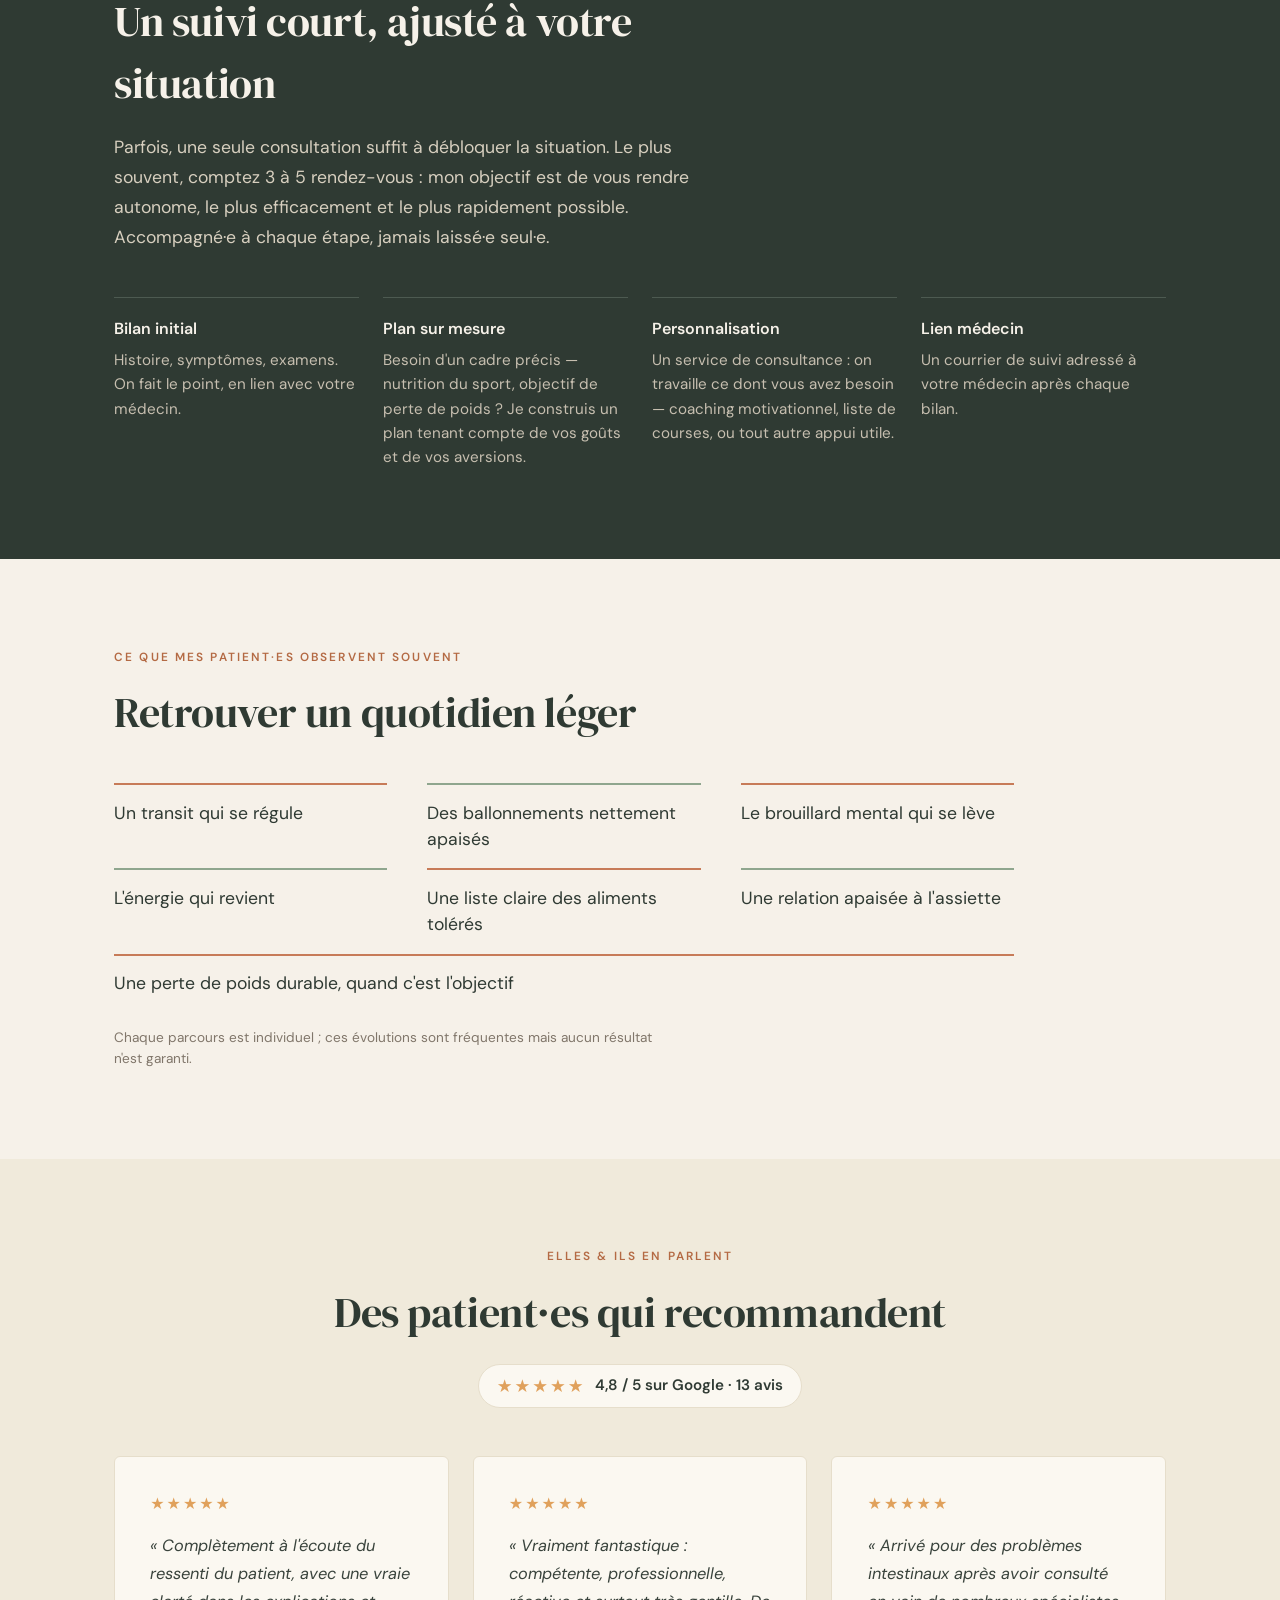
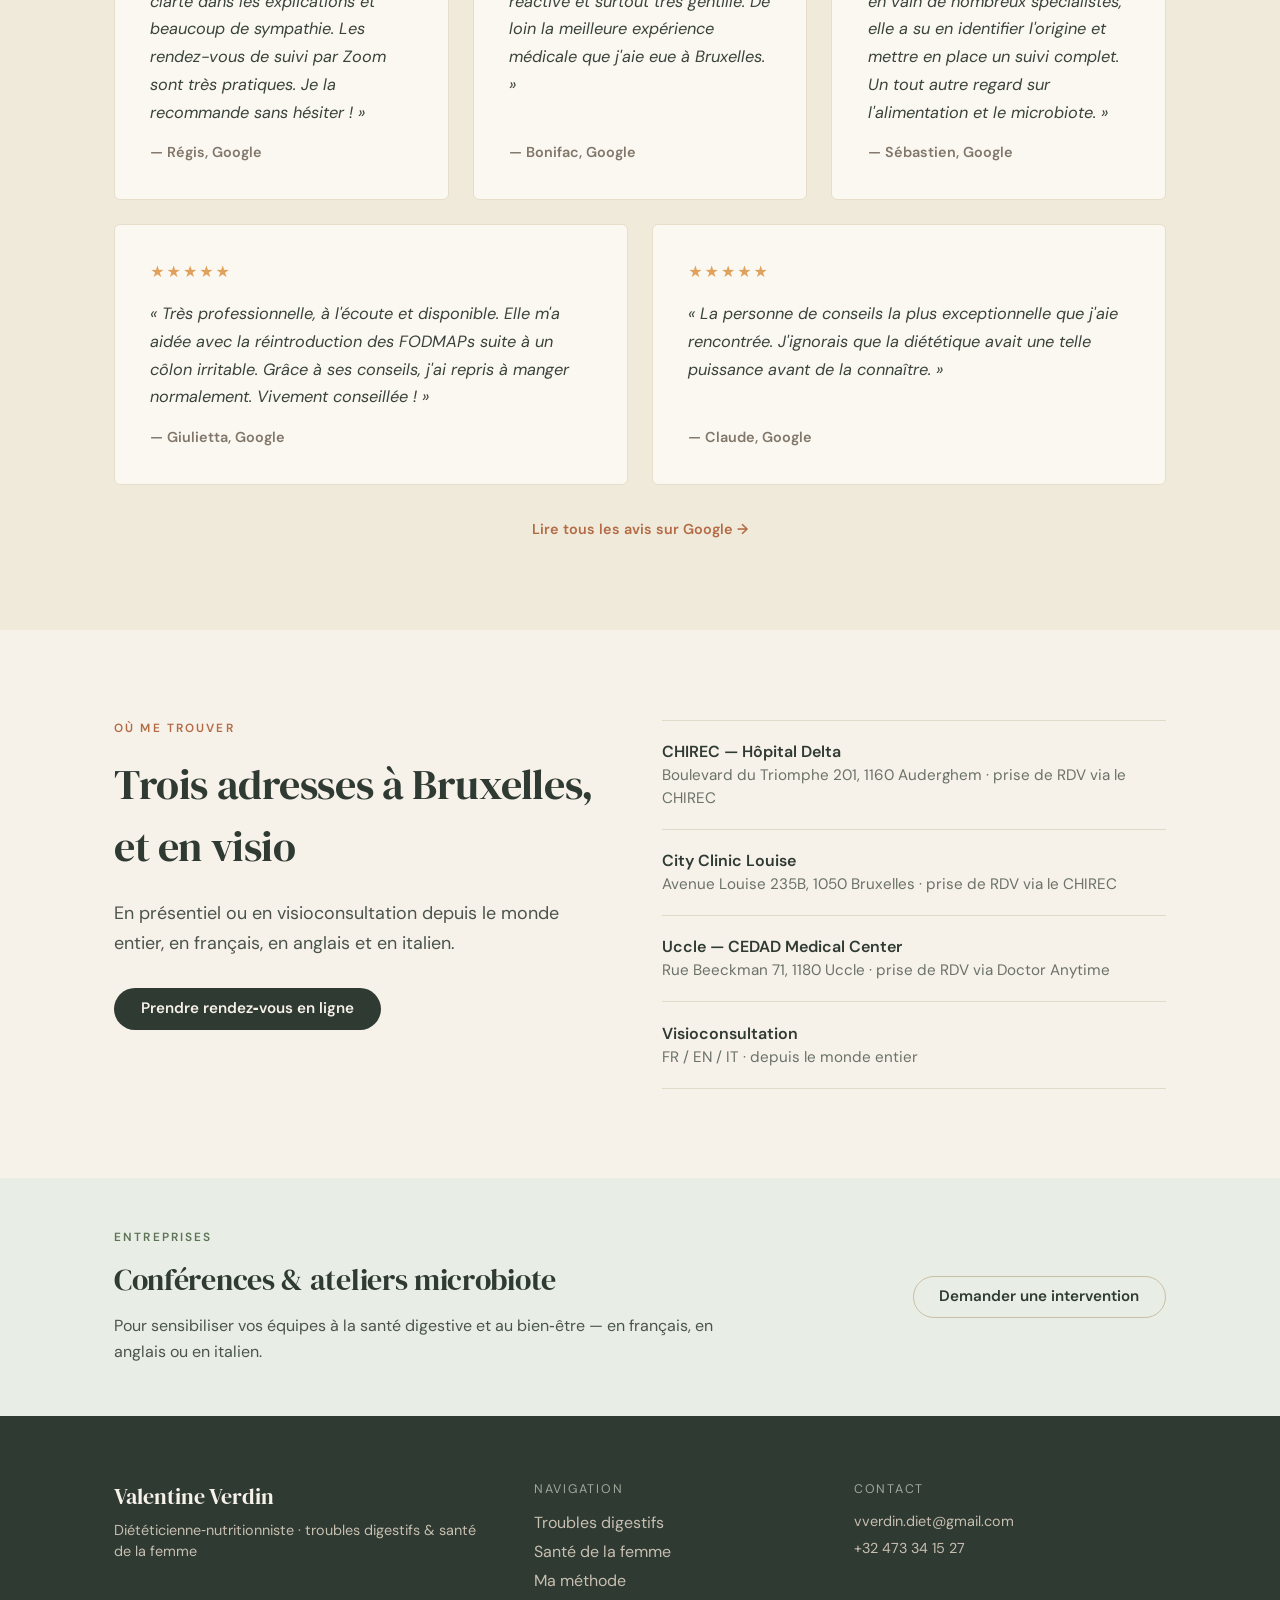
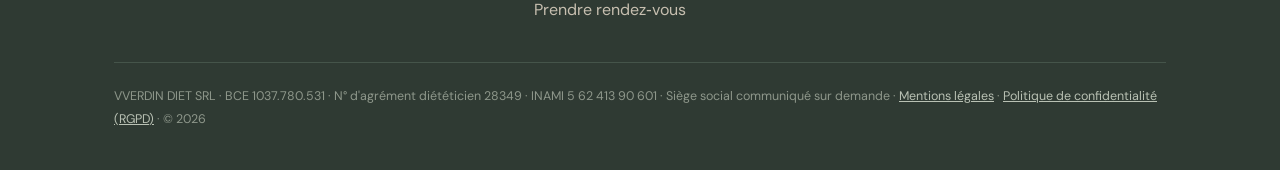
==== commit 8d57aea3: "Etoffe la section des phrases de patientes Ajoute les troubles du transit, l'irritabilite et les fri" ====
--- a/index.html
+++ b/index.html
@@ -181,7 +181,10 @@
   <div class="wrap sct">
     <p class="eyebrow" style="color:#E0A684;text-align:center;margin-bottom:2rem">Ce que j'entends chaque semaine</p>
     <div style="display:flex;flex-wrap:wrap;gap:1rem 1.2rem;justify-content:center;max-width:960px;margin:0 auto">
+      <span class="chip">« J'ai des troubles du transit. »</span>
       <span class="chip">« Je suis épuisée, le cerveau dans le brouillard. »</span>
+      <span class="chip">« Je suis irritable. »</span>
+      <span class="chip">« J'ai des fringales de sucre. »</span>
       <span class="chip">« J'ai peur de manger. »</span>
     </div>
     <p style="text-align:center;max-width:60ch;margin:2.4rem auto 0;font-size:1.12rem;line-height:1.75;color:#D7CFBF">Si vous vous reconnaissez, vous êtes au bon endroit. Derrière ces phrases, il y a souvent une explication — puis un plan concret, étape par étape.</p>
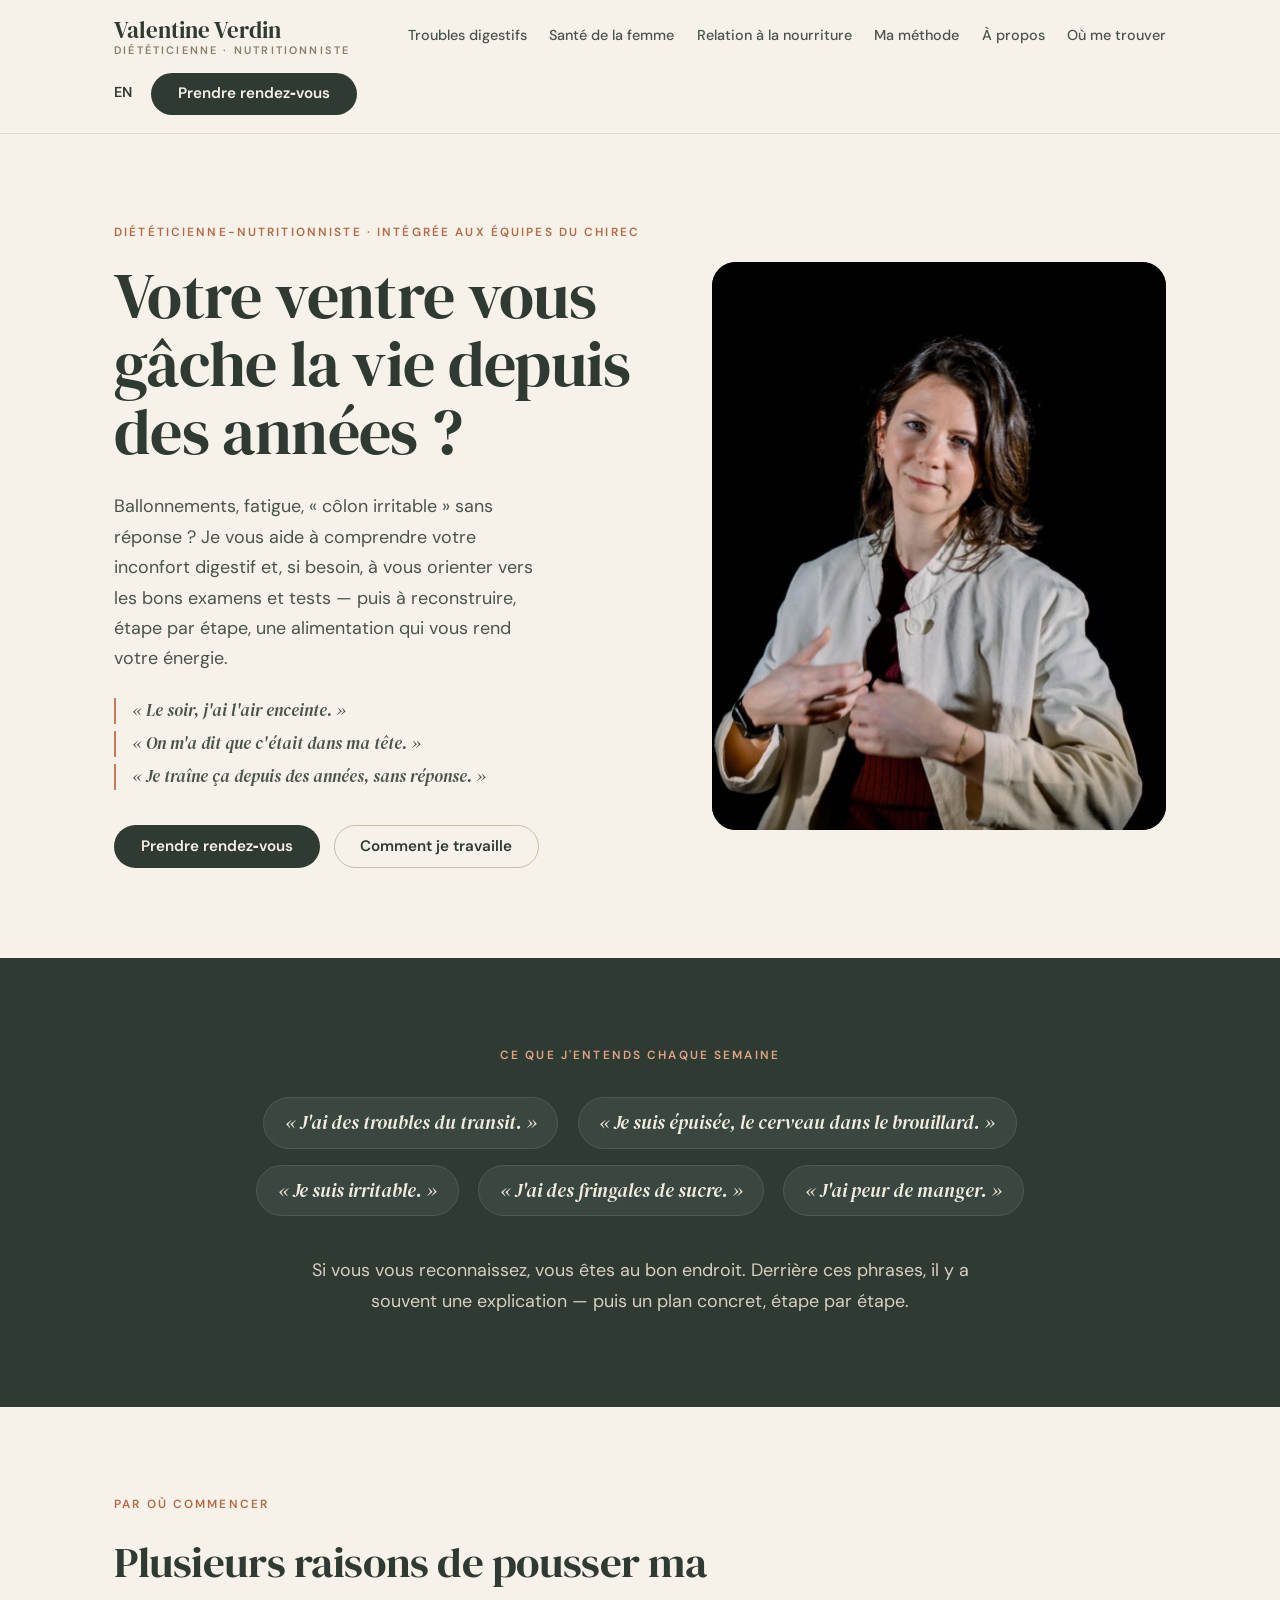
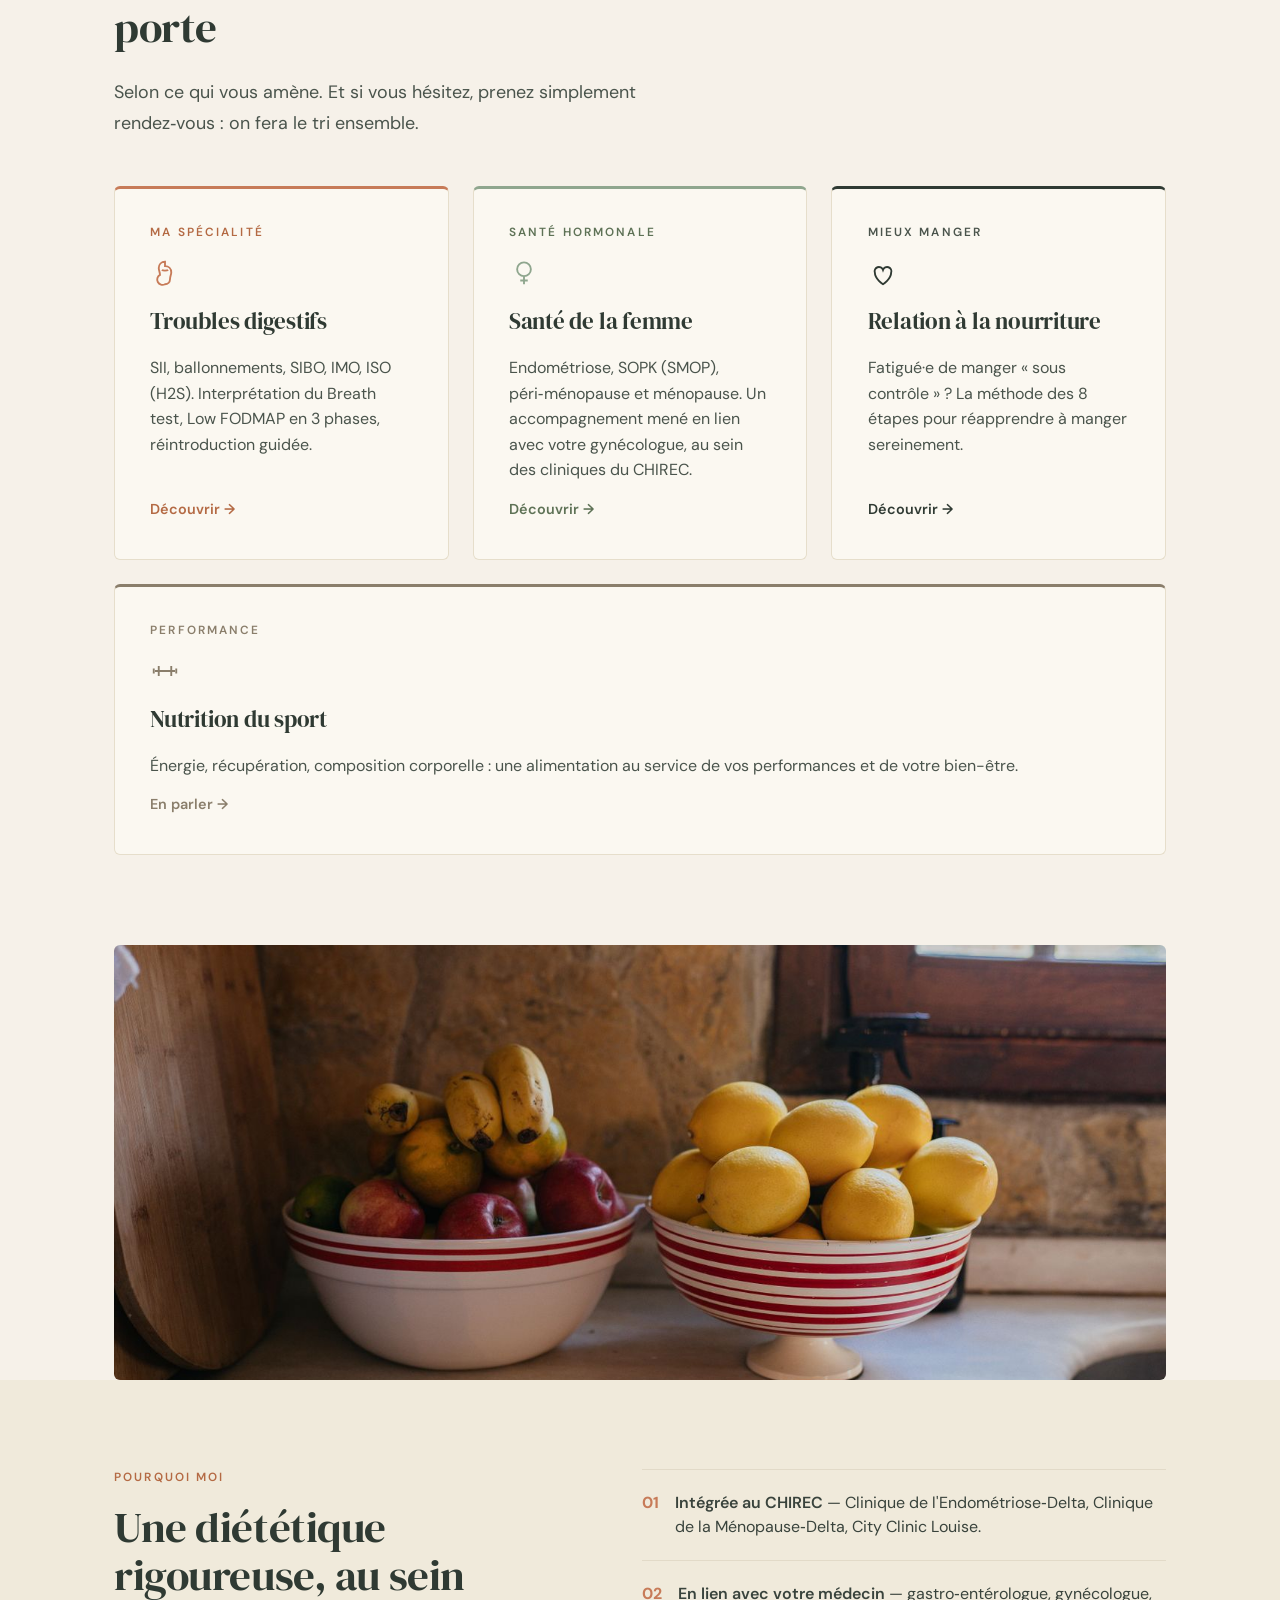
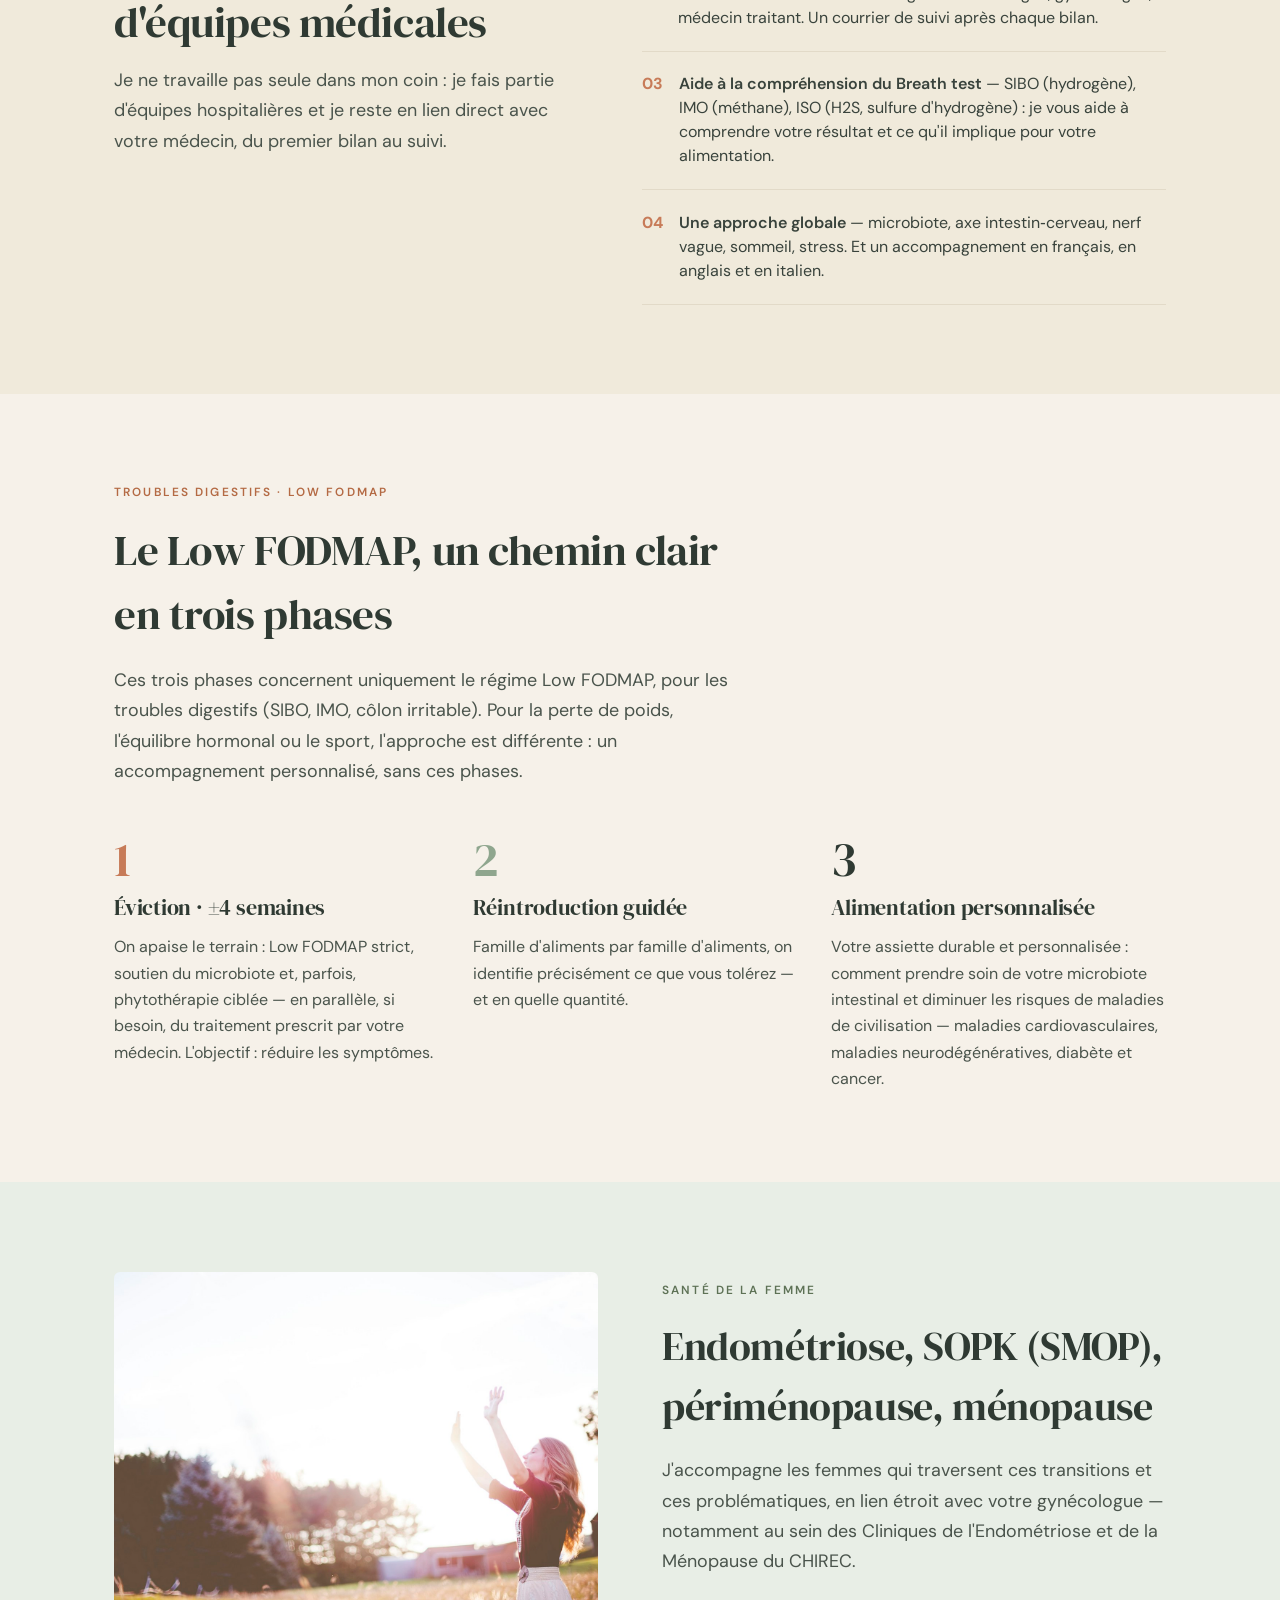
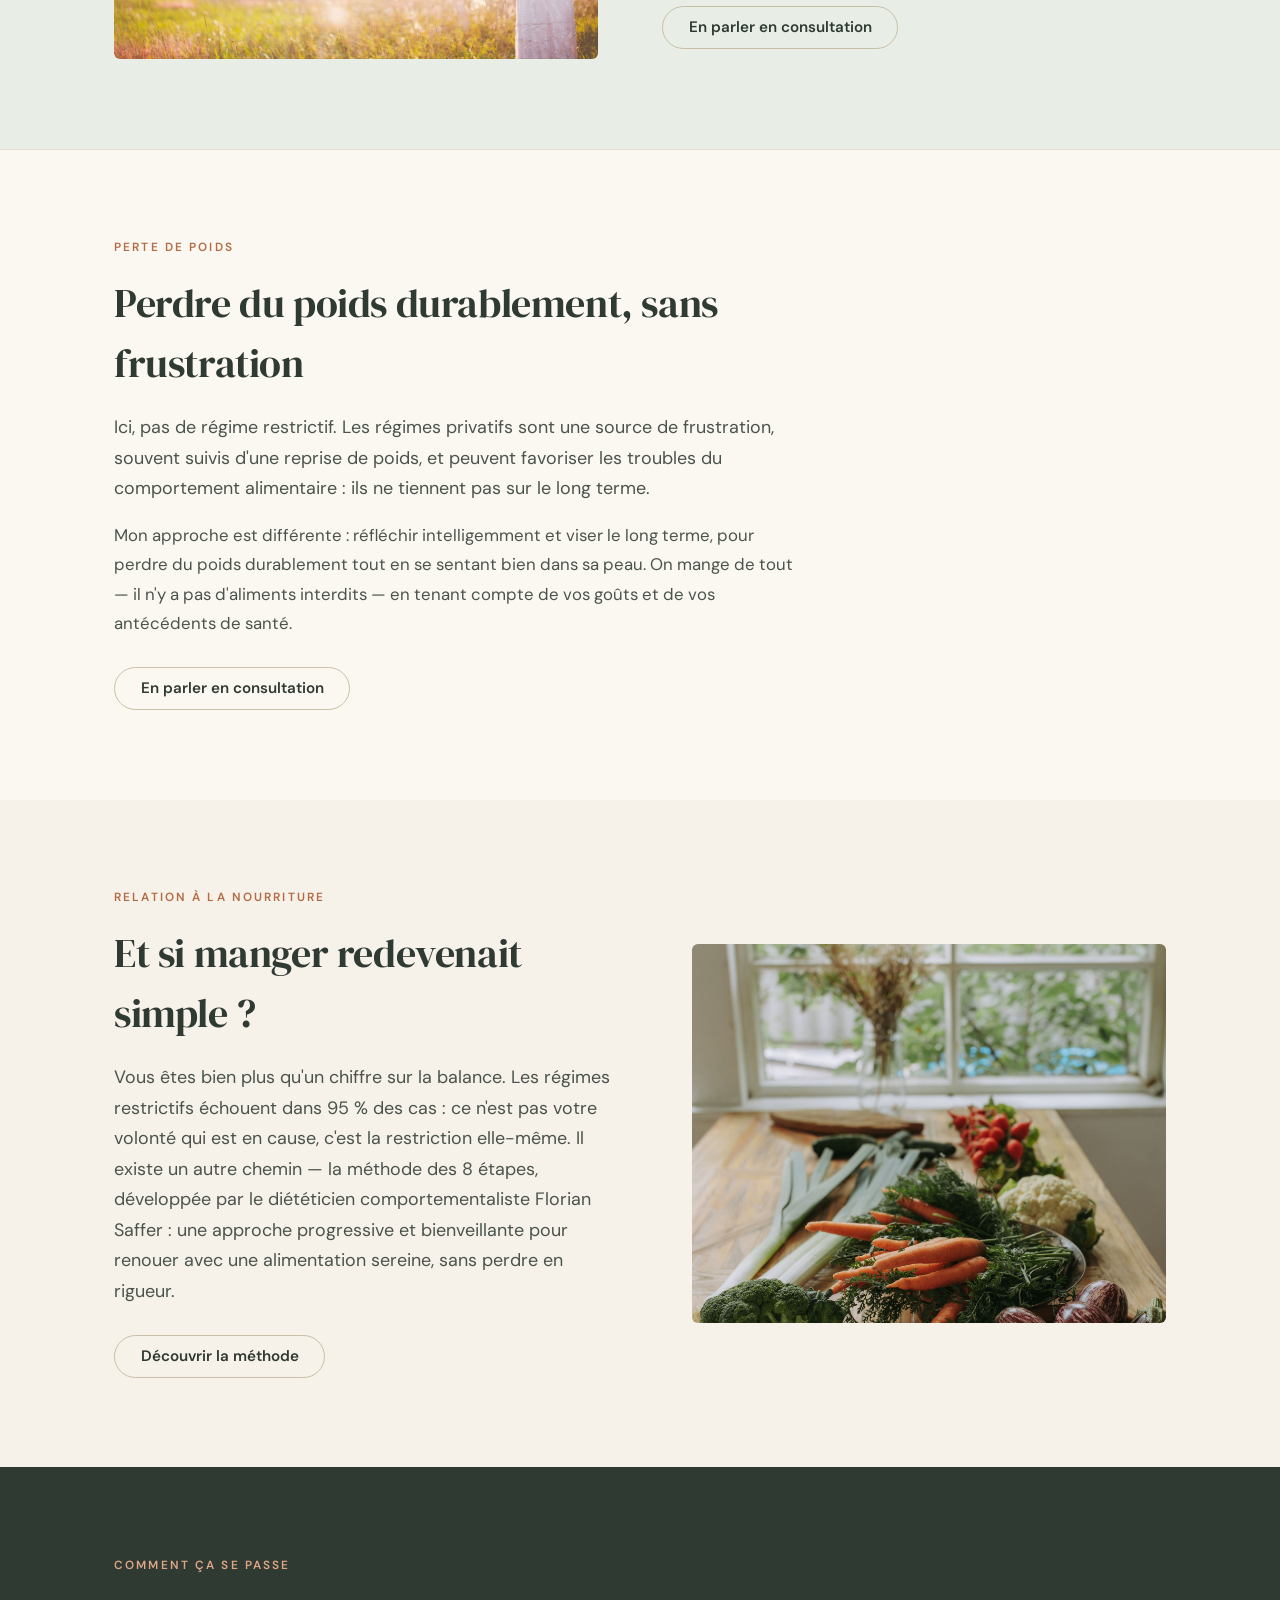
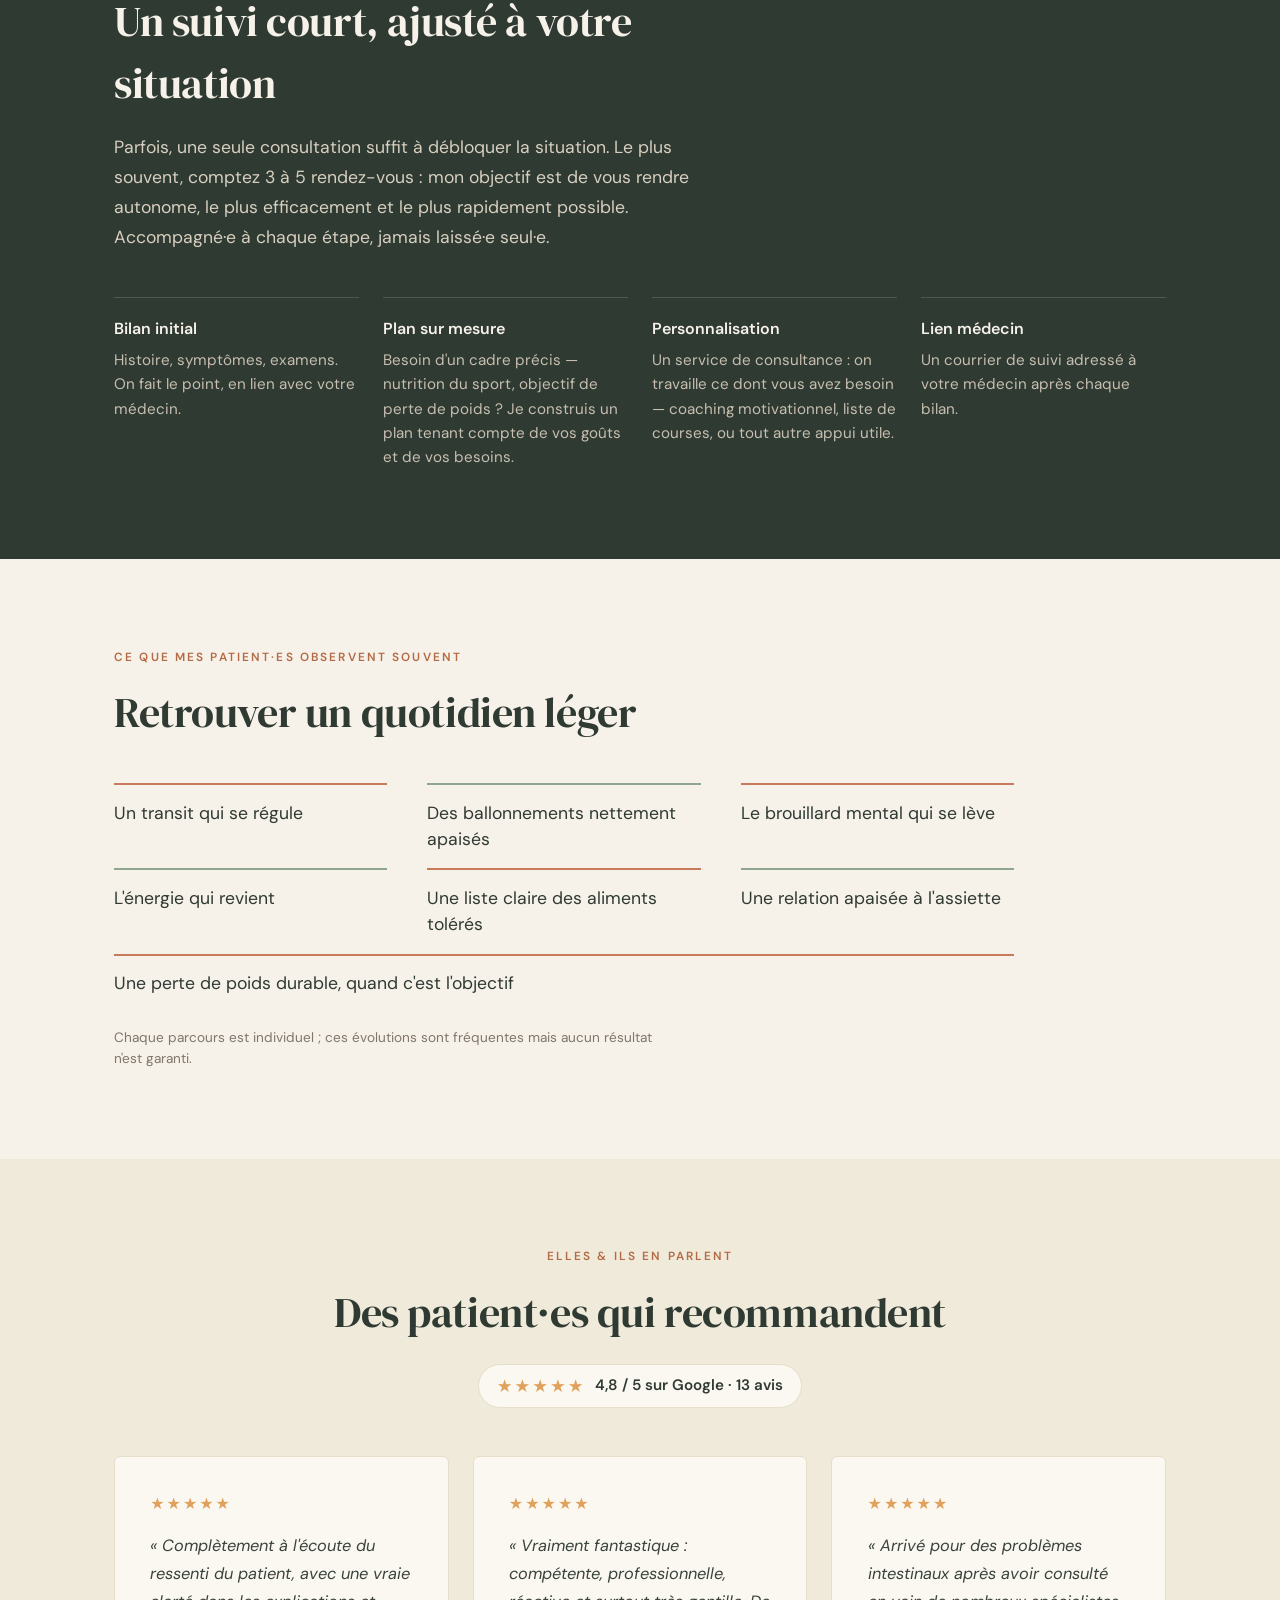
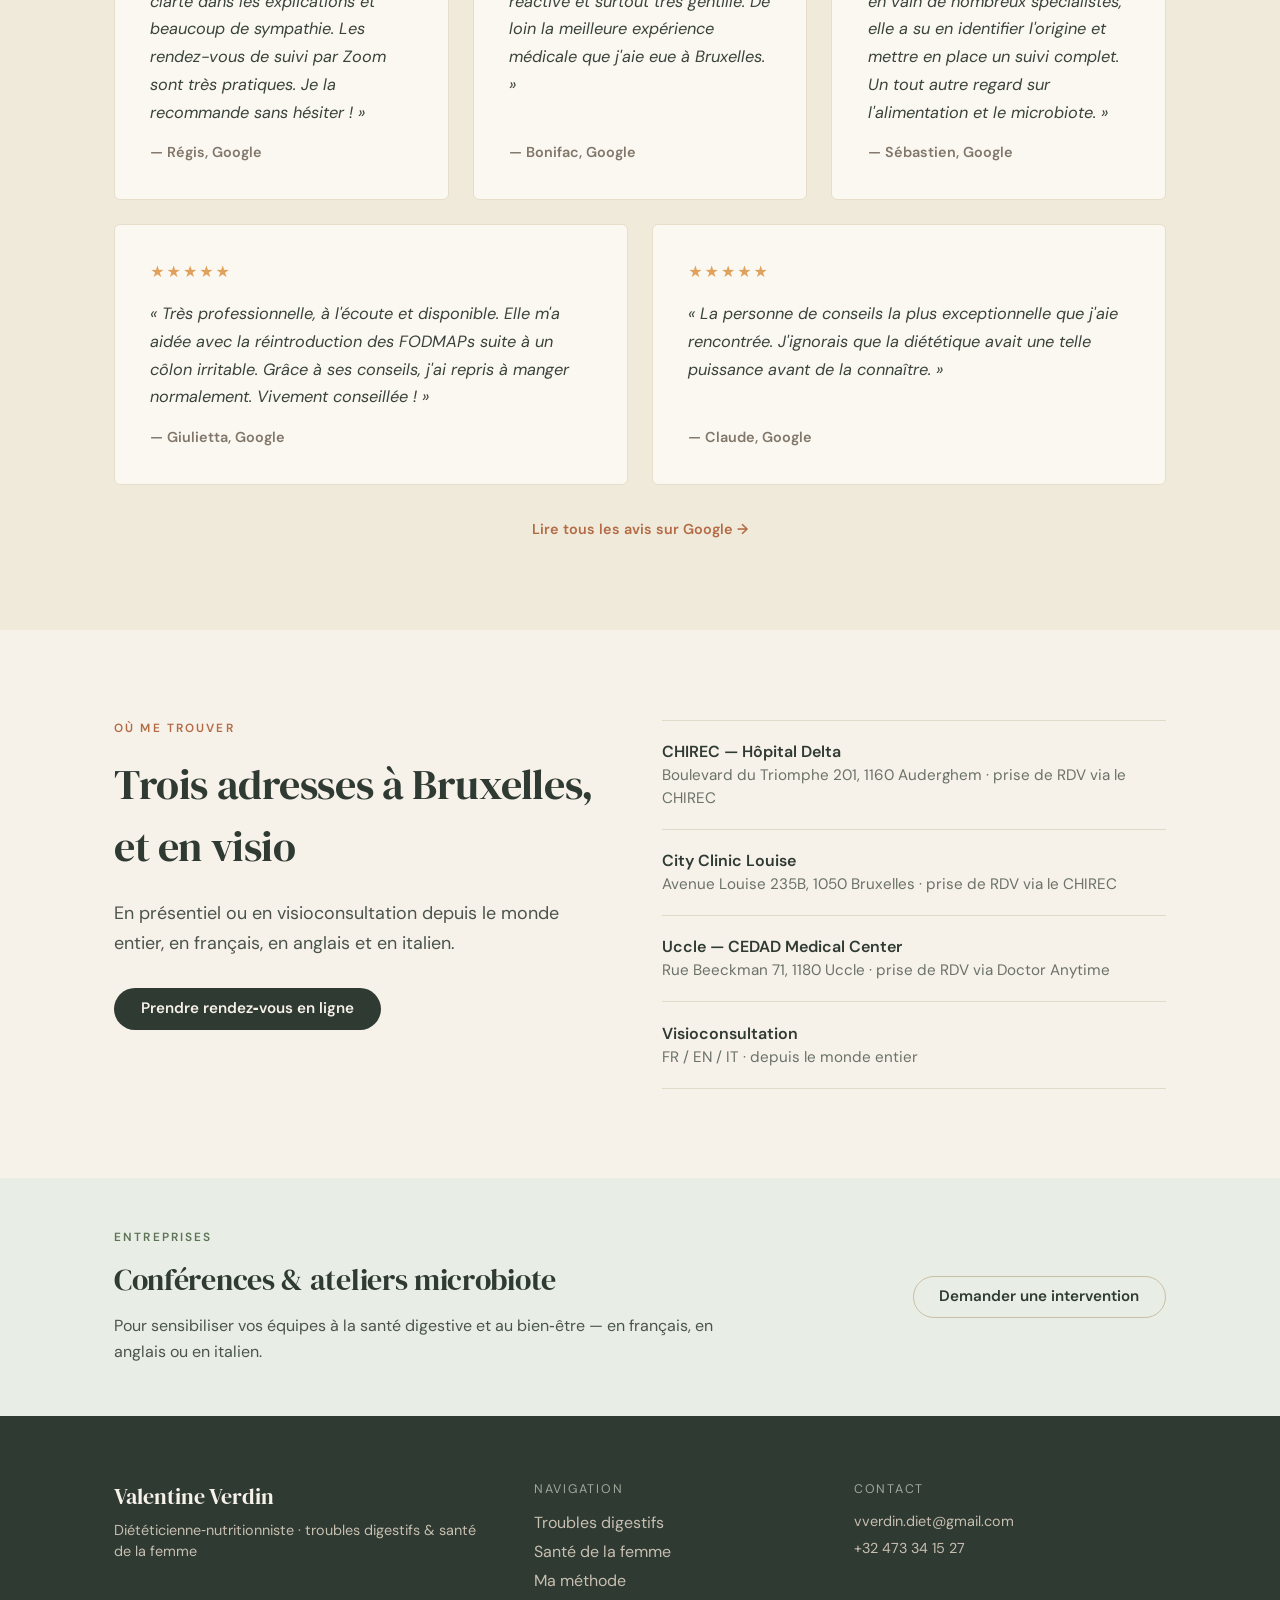
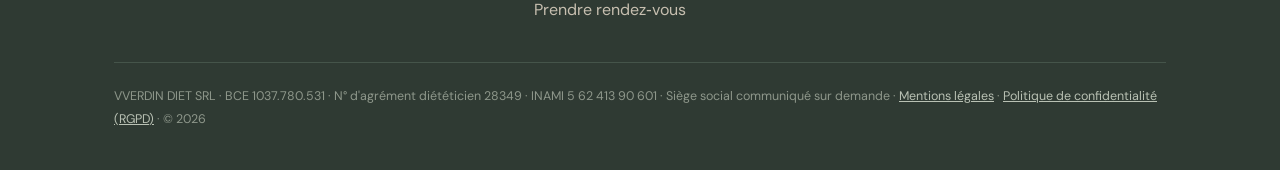
==== commit 8dfb3b70: "Plan sur mesure : vos besoins plutot que vos aversions Co-Authored-By: Claude Opus 5 <noreply@anthro" ====
--- a/index.html
+++ b/index.html
@@ -351,7 +351,7 @@
     </div>
     <div style="margin-top:2.8rem;display:flex;flex-wrap:wrap;gap:1.5rem">
       <div style="flex:1 1 220px;min-width:0;border-top:1px solid #4D5A51;padding-top:1.2rem"><p style="color:#F6F1E9;font-weight:600;margin-bottom:.4rem">Bilan initial</p><p style="color:#C7BFB0;line-height:1.6;font-size:.95rem">Histoire, symptômes, examens. On fait le point, en lien avec votre médecin.</p></div>
-      <div style="flex:1 1 220px;min-width:0;border-top:1px solid #4D5A51;padding-top:1.2rem"><p style="color:#F6F1E9;font-weight:600;margin-bottom:.4rem">Plan sur mesure</p><p style="color:#C7BFB0;line-height:1.6;font-size:.95rem">Besoin d'un cadre précis — nutrition du sport, objectif de perte de poids ? Je construis un plan tenant compte de vos goûts et de vos aversions.</p></div>
+      <div style="flex:1 1 220px;min-width:0;border-top:1px solid #4D5A51;padding-top:1.2rem"><p style="color:#F6F1E9;font-weight:600;margin-bottom:.4rem">Plan sur mesure</p><p style="color:#C7BFB0;line-height:1.6;font-size:.95rem">Besoin d'un cadre précis — nutrition du sport, objectif de perte de poids ? Je construis un plan tenant compte de vos goûts et de vos besoins.</p></div>
       <div style="flex:1 1 220px;min-width:0;border-top:1px solid #4D5A51;padding-top:1.2rem"><p style="color:#F6F1E9;font-weight:600;margin-bottom:.4rem">Personnalisation</p><p style="color:#C7BFB0;line-height:1.6;font-size:.95rem">Un service de consultance : on travaille ce dont vous avez besoin — coaching motivationnel, liste de courses, ou tout autre appui utile.</p></div>
       <div style="flex:1 1 220px;min-width:0;border-top:1px solid #4D5A51;padding-top:1.2rem"><p style="color:#F6F1E9;font-weight:600;margin-bottom:.4rem">Lien médecin</p><p style="color:#C7BFB0;line-height:1.6;font-size:.95rem">Un courrier de suivi adressé à votre médecin après chaque bilan.</p></div>
     </div>
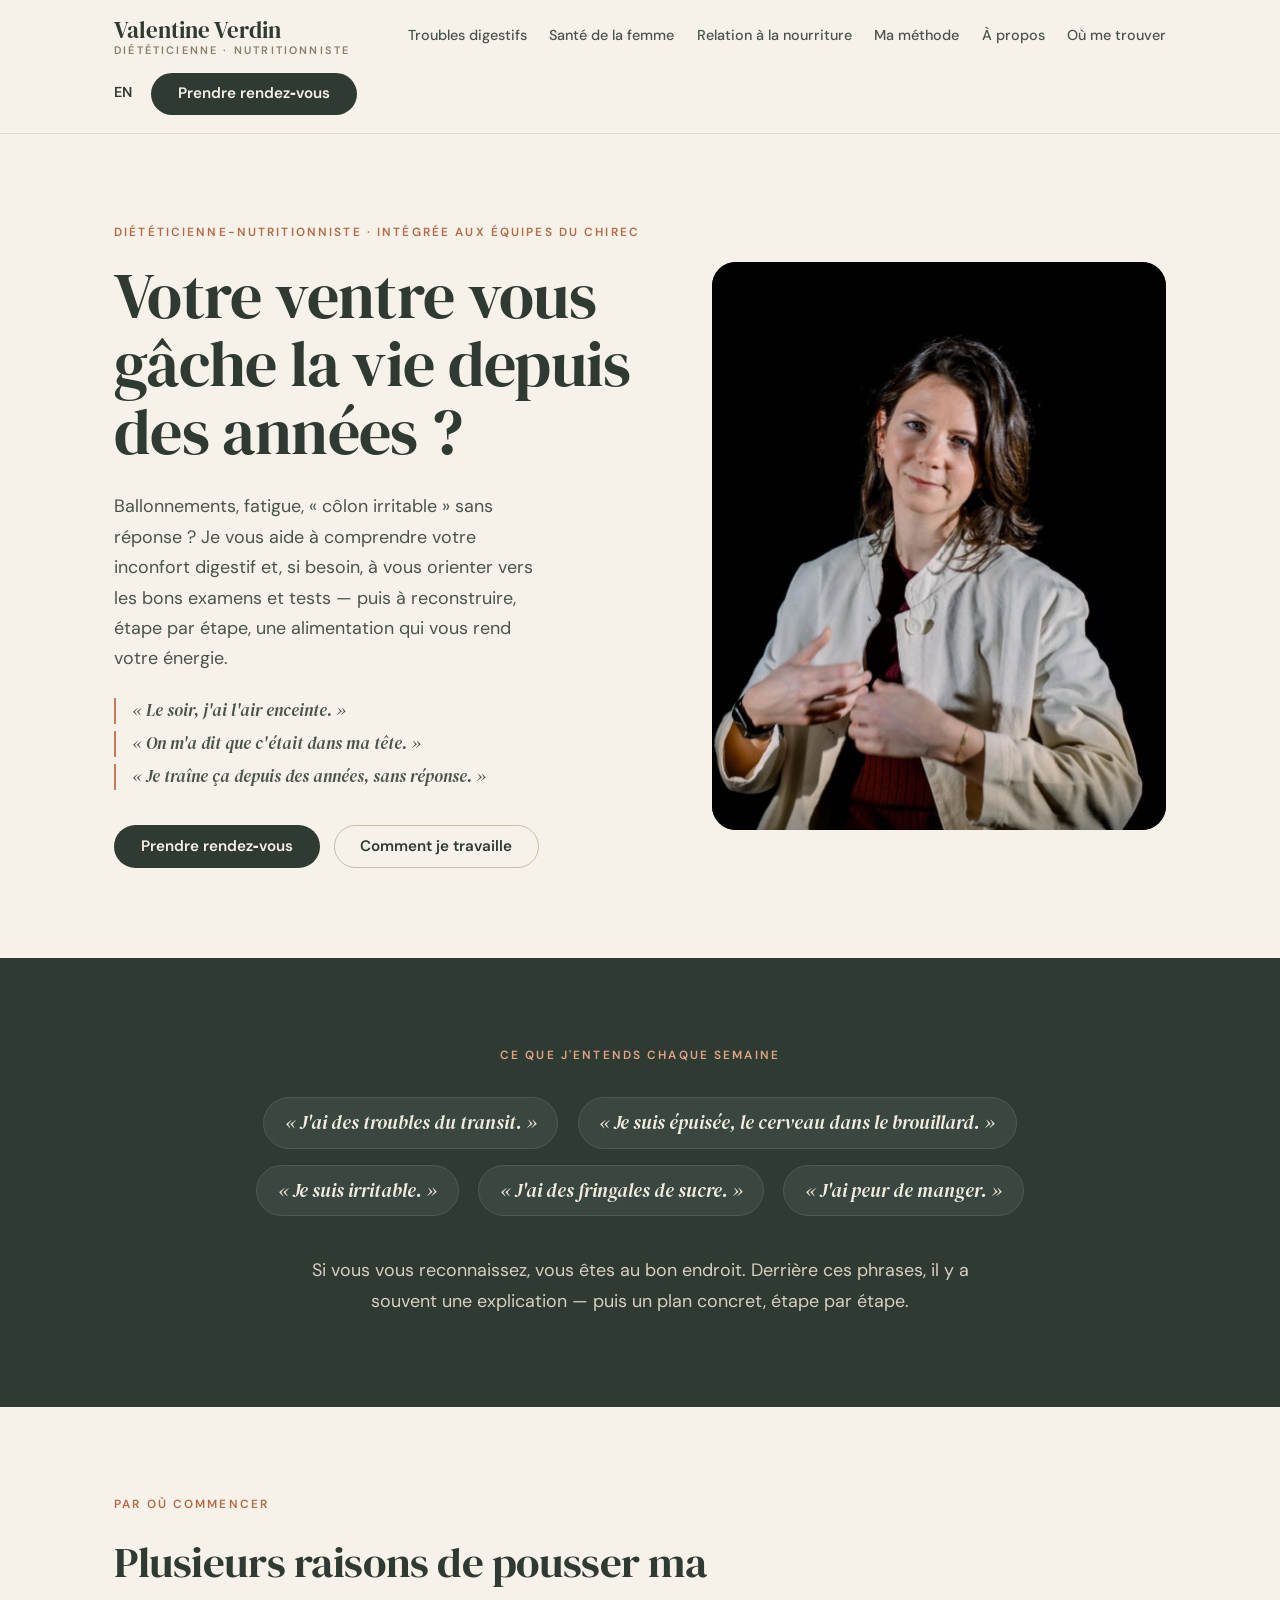
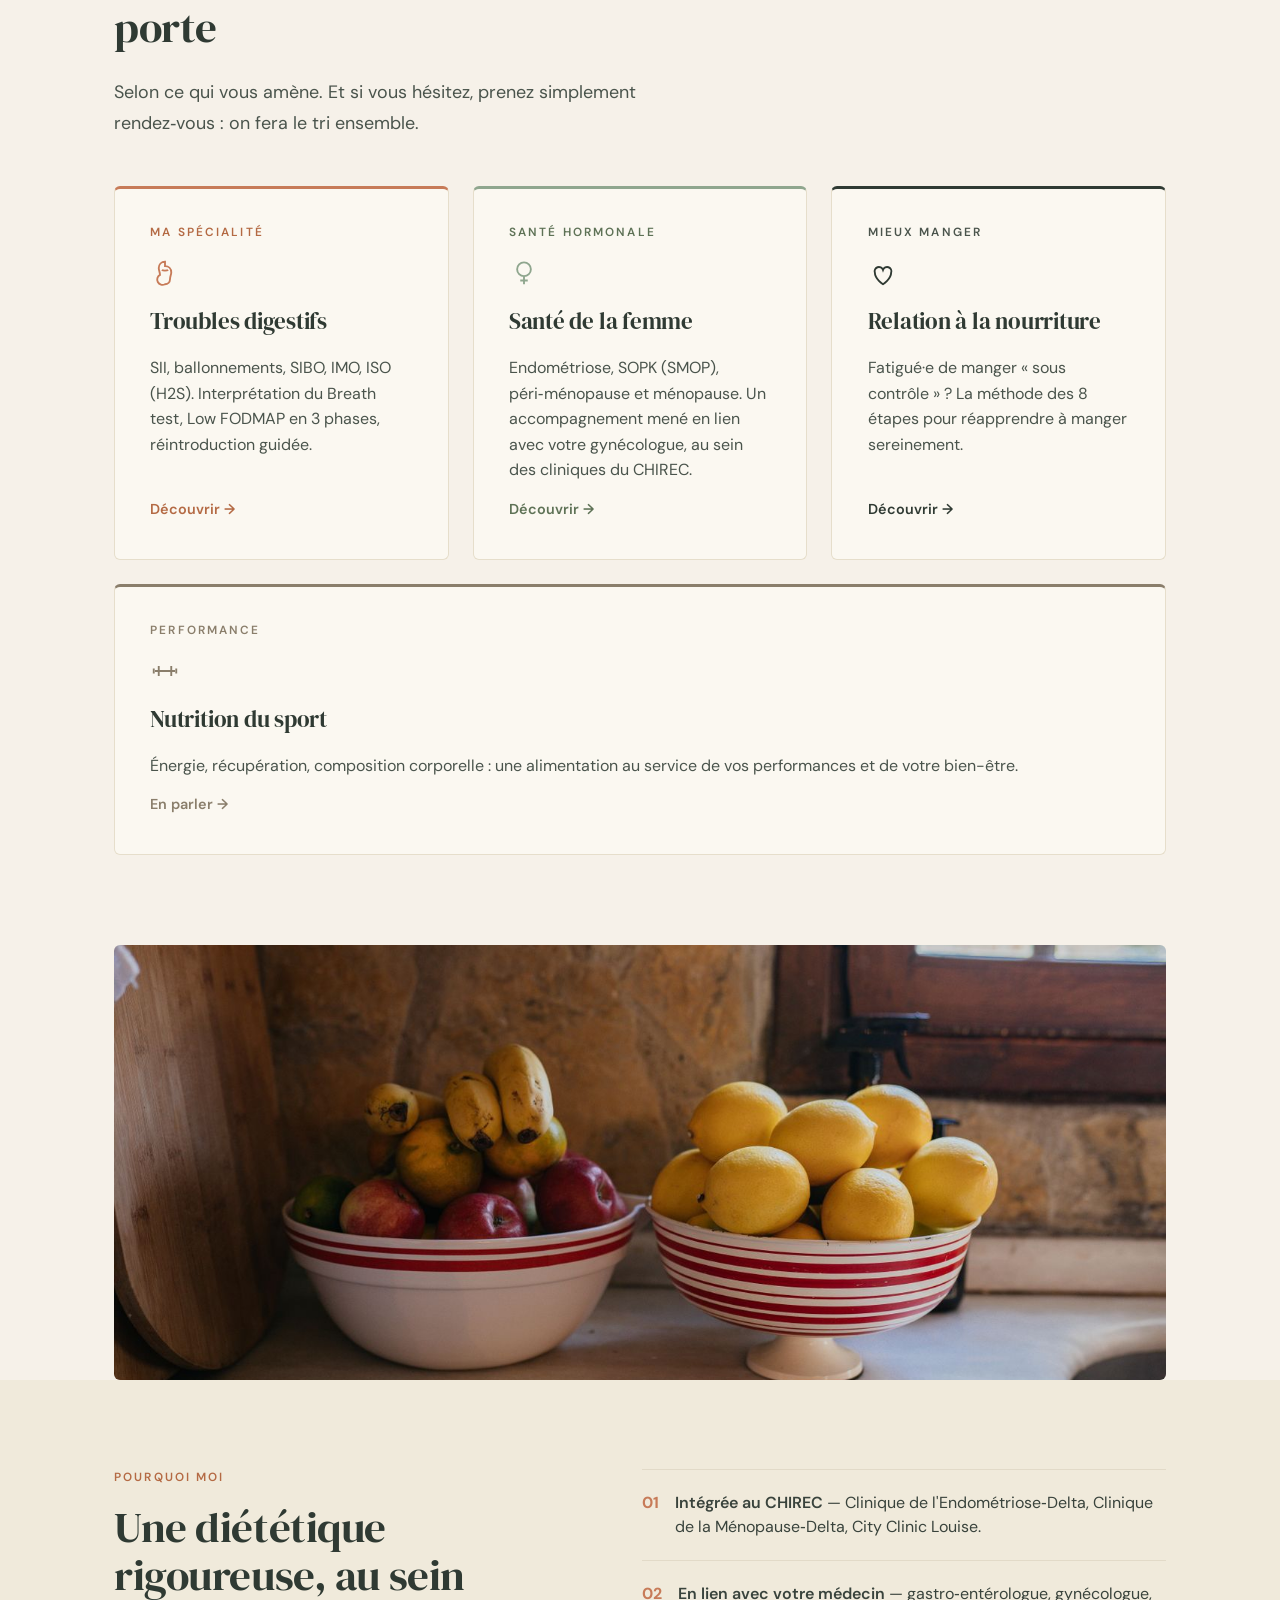
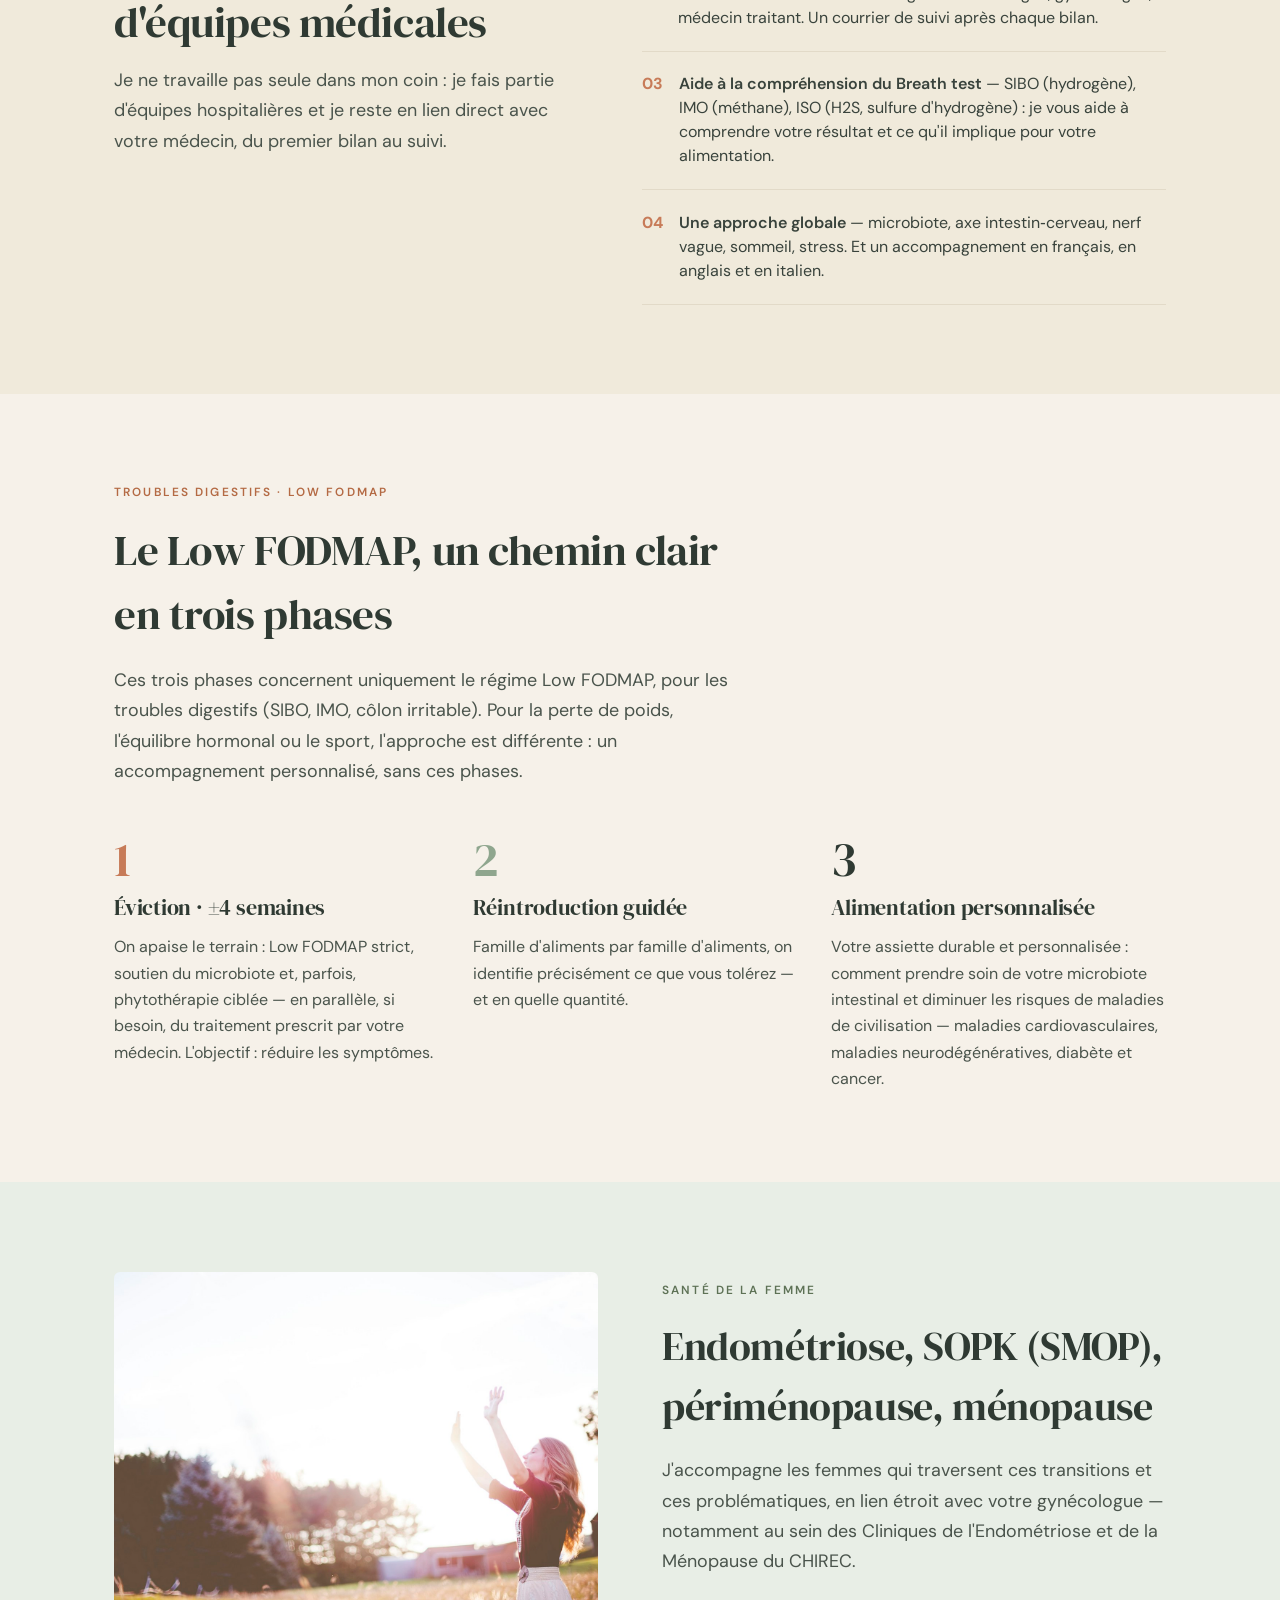
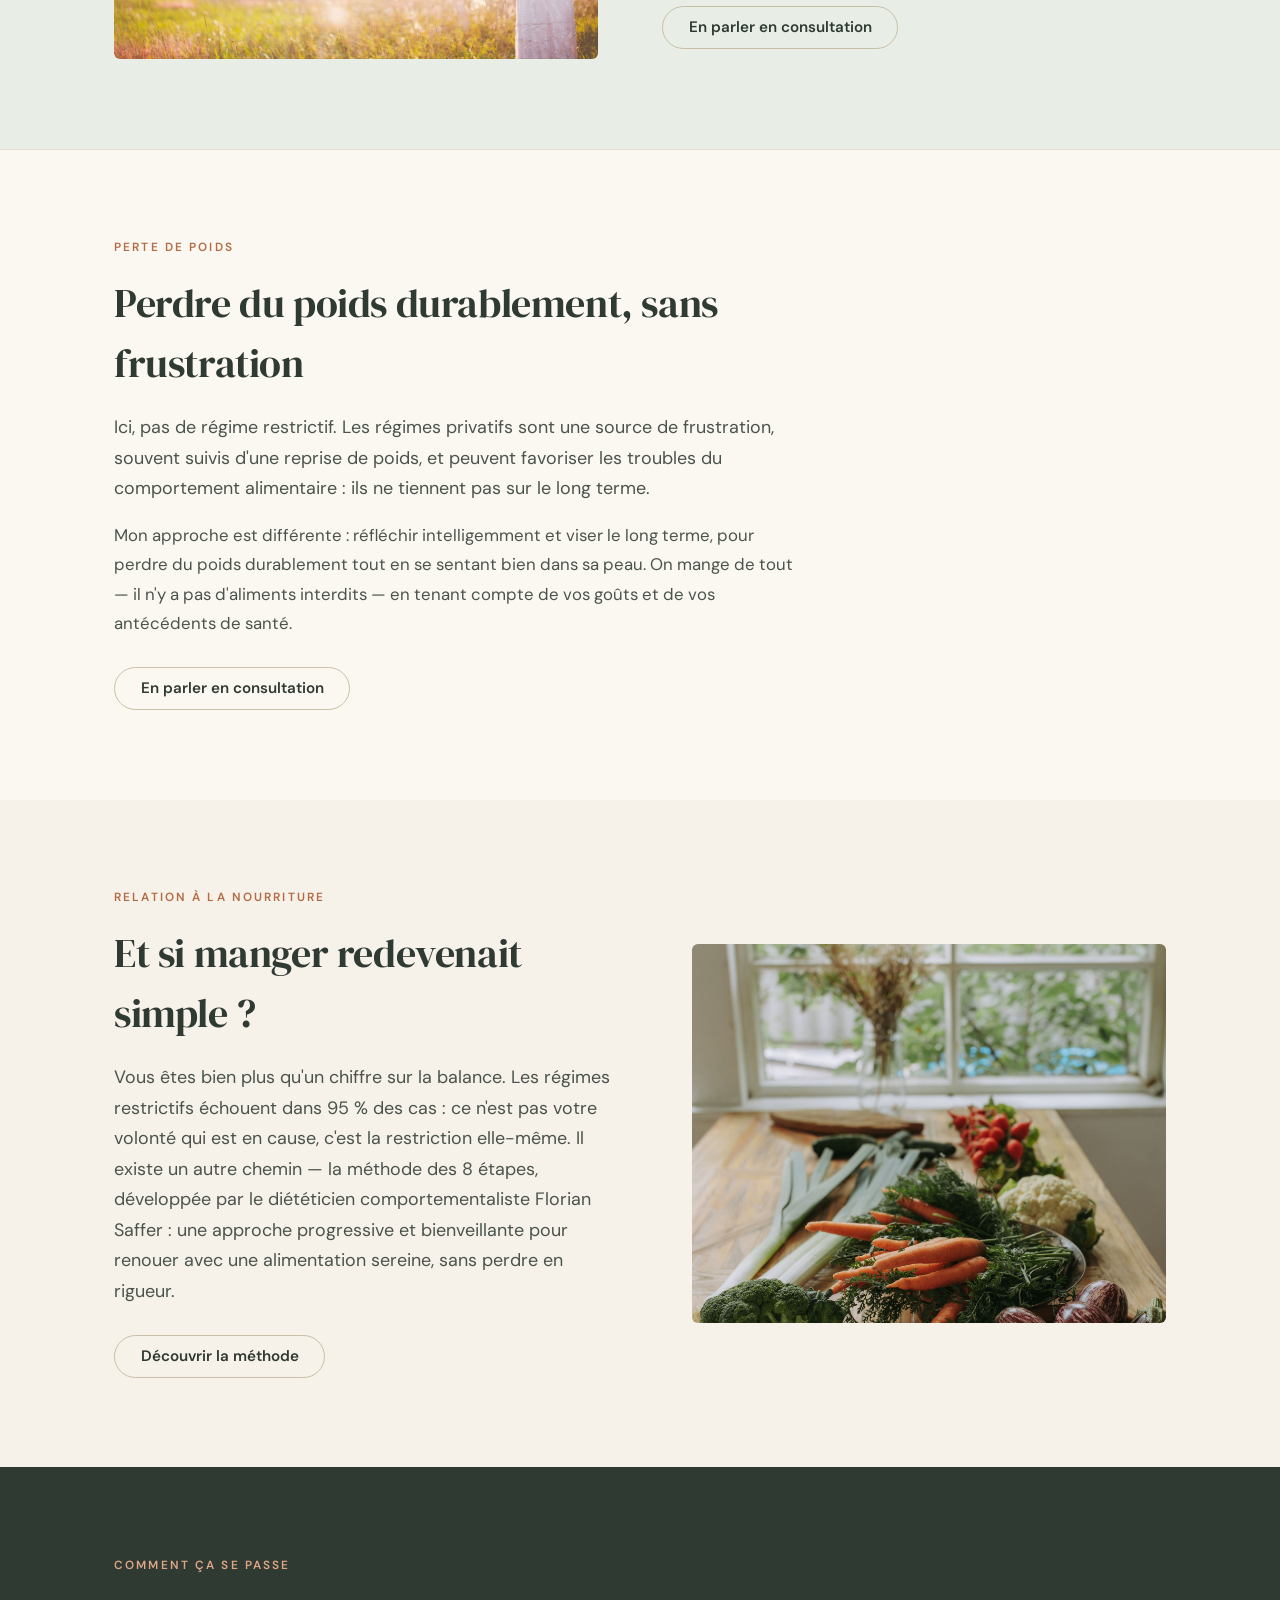
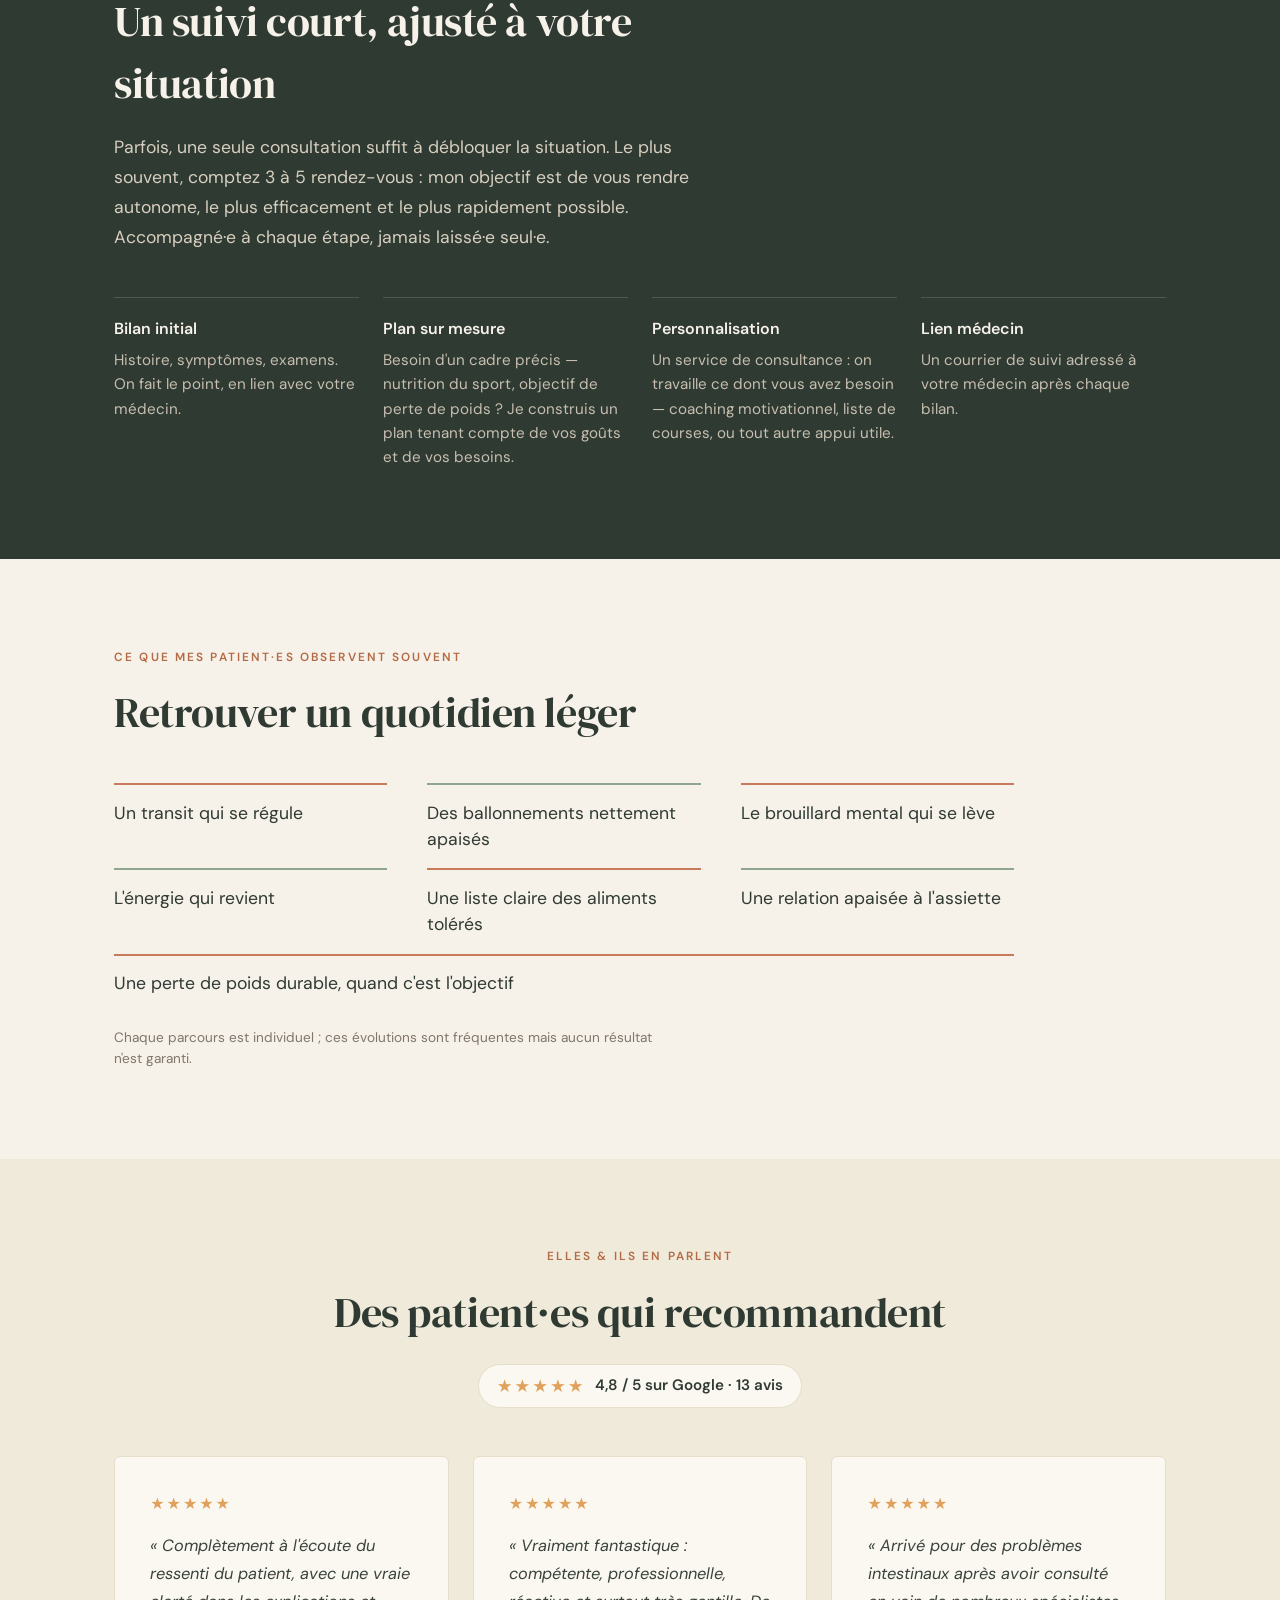
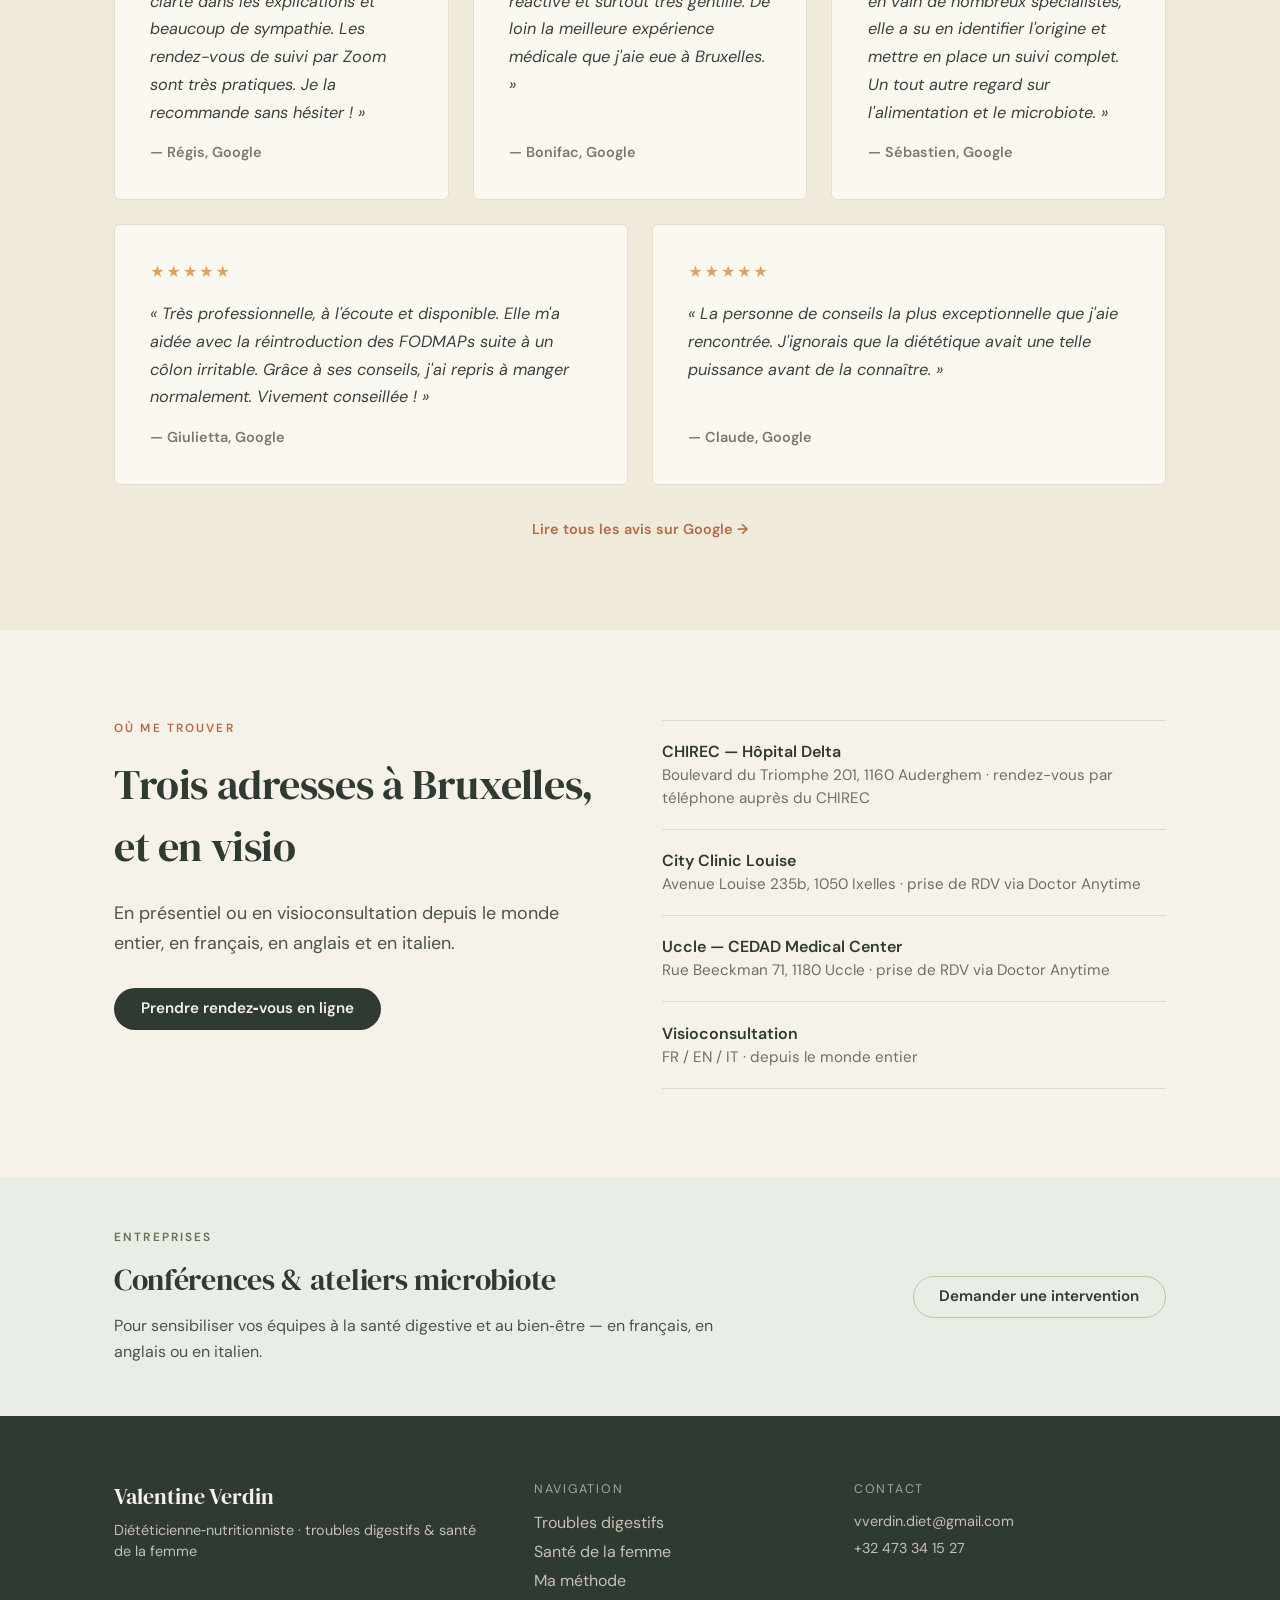
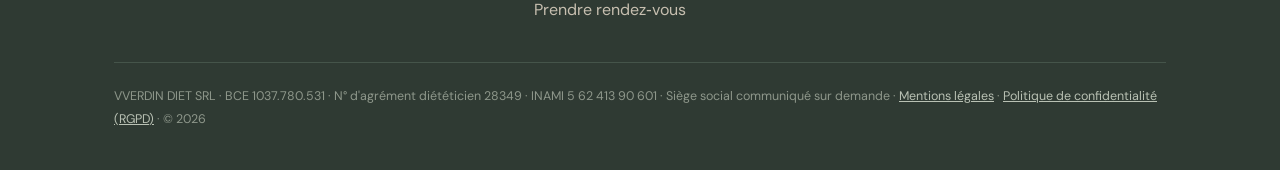
==== commit 6aebc097: "Accueil : City Clinic Louise se reserve via Doctor Anytime La section Ou me trouver indiquait encore" ====
--- a/index.html
+++ b/index.html
@@ -431,9 +431,9 @@
     </div>
     <div style="flex:1 1 360px;min-width:0;display:flex;flex-direction:column">
       <hr class="rule">
-      <div style="padding:1.2rem 0"><p style="font-weight:600">CHIREC — Hôpital Delta</p><p style="color:#6B7267;font-size:.95rem">Boulevard du Triomphe 201, 1160 Auderghem · prise de RDV via le CHIREC</p></div>
-      <hr class="rule">
-      <div style="padding:1.2rem 0"><p style="font-weight:600">City Clinic Louise</p><p style="color:#6B7267;font-size:.95rem">Avenue Louise 235B, 1050 Bruxelles · prise de RDV via le CHIREC</p></div>
+      <div style="padding:1.2rem 0"><p style="font-weight:600">CHIREC — Hôpital Delta</p><p style="color:#6B7267;font-size:.95rem">Boulevard du Triomphe 201, 1160 Auderghem · rendez-vous par téléphone auprès du CHIREC</p></div>
+      <hr class="rule">
+      <div style="padding:1.2rem 0"><p style="font-weight:600">City Clinic Louise</p><p style="color:#6B7267;font-size:.95rem">Avenue Louise 235b, 1050 Ixelles · prise de RDV via Doctor Anytime</p></div>
       <hr class="rule">
       <div style="padding:1.2rem 0"><p style="font-weight:600">Uccle — CEDAD Medical Center</p><p style="color:#6B7267;font-size:.95rem">Rue Beeckman 71, 1180 Uccle · prise de RDV via Doctor Anytime</p></div>
       <hr class="rule">
